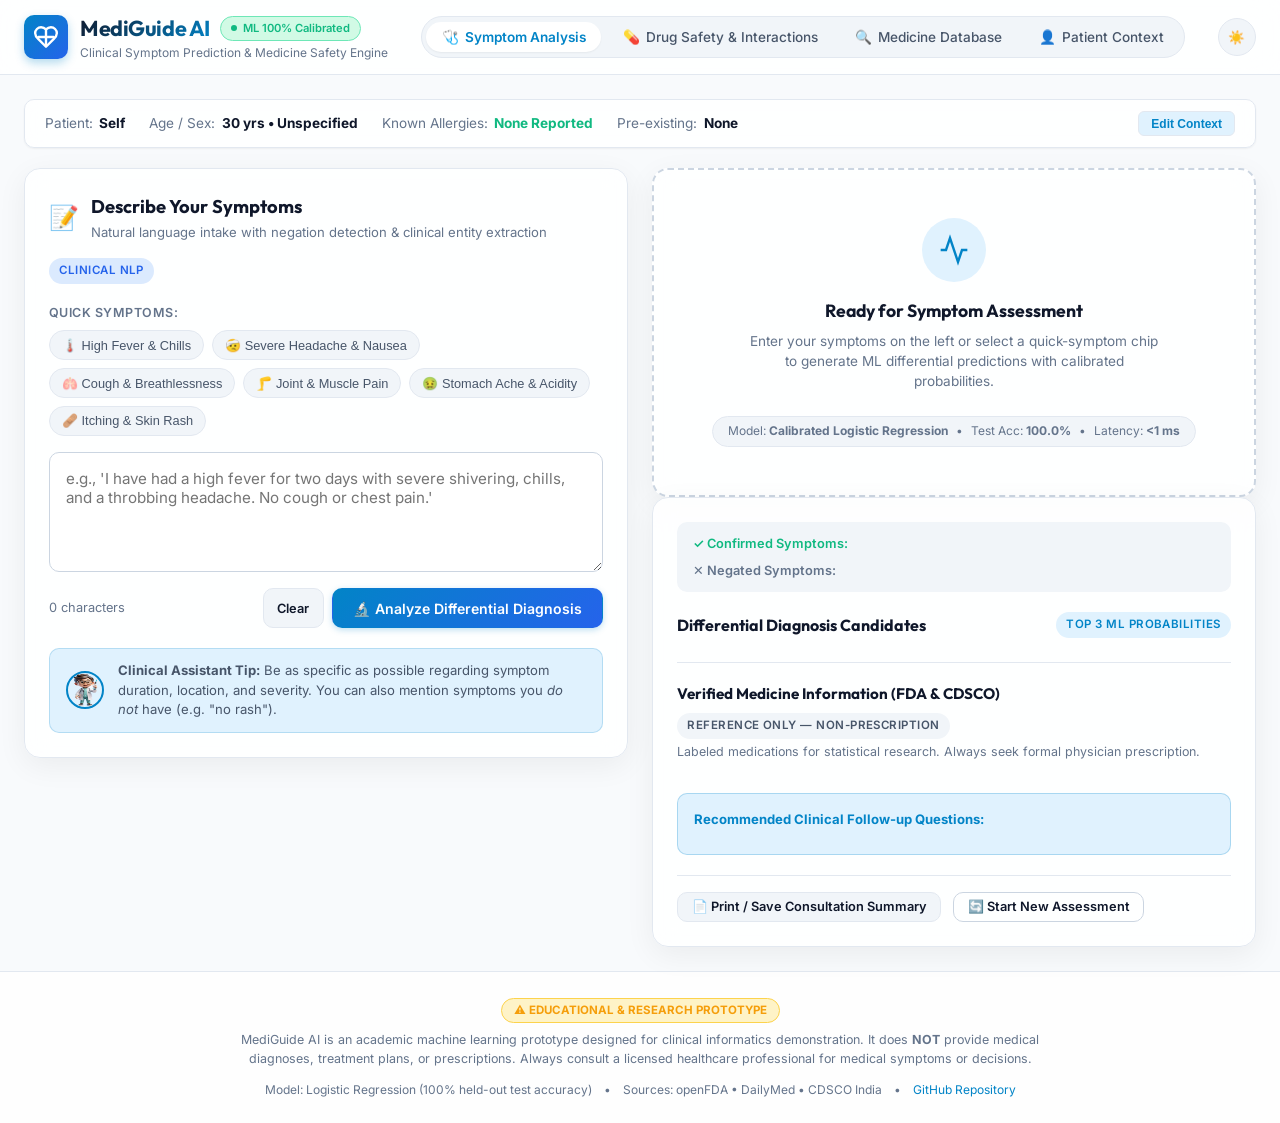
==== index.html @ 8e3196d3 "Fix 500 FUNCTION_INVOCATION_FAILED: add .vercelignore, BaseHTTPRequestHandler handler, and root stat" ====
<!DOCTYPE html>
<html lang="en">
<head>
  <meta charset="UTF-8">
  <meta name="viewport" content="width=device-width, initial-scale=1.0">
  <title>MediGuide AI — Clinical Symptom & Drug Safety Engine</title>
  <meta name="description" content="ML-powered clinical differential diagnosis, verified medicine information from FDA and CDSCO, and real-time drug interaction safety checks.">
  <link rel="preconnect" href="https://fonts.googleapis.com">
  <link rel="preconnect" href="https://fonts.gstatic.com" crossorigin>
  <link href="https://fonts.googleapis.com/css2?family=Inter:wght@300;400;500;600;700&family=Outfit:wght@500;600;700;800&display=swap" rel="stylesheet">
  <link rel="stylesheet" href="style.css">
</head>
<body class="theme-light">
  <!-- Emergency Red-Flag Alert Banner -->
  <div id="emergency-banner" class="emergency-banner hidden" role="alert" aria-live="assertive">
    <div class="emergency-content">
      <div class="emergency-icon">🚨</div>
      <div class="emergency-text">
        <h4 id="emergency-title">CRITICAL MEDICAL EMERGENCY DETECTED</h4>
        <p id="emergency-message">Please call 911 (US) or 112 / 102 (India) immediately.</p>
      </div>
      <a href="tel:911" class="btn-emergency-call" id="btn-emergency-call">📞 Call 911 / 112</a>
      <button class="emergency-dismiss" id="btn-emergency-dismiss" title="Dismiss banner">&times;</button>
    </div>
  </div>

  <!-- Header -->
  <header class="app-header">
    <div class="header-inner">
      <div class="brand">
        <div class="brand-icon">
          <svg viewBox="0 0 24 24" fill="none" stroke="currentColor" stroke-width="2.2" stroke-linecap="round" stroke-linejoin="round">
            <path d="M19 14c1.49-1.46 3-3.21 3-5.5A5.5 5.5 0 0 0 16.5 3c-1.76 0-3 .5-4.5 2-1.5-1.5-2.74-2-4.5-2A5.5 5.5 0 0 0 2 8.5c0 2.3 1.5 4.05 3 5.5l7 7Z" />
            <path d="M12 5v14" />
            <path d="M5 12h14" />
          </svg>
        </div>
        <div class="brand-info">
          <div class="brand-title-row">
            <h1 class="brand-name">MediGuide AI</h1>
            <span class="status-badge live" id="system-status-badge">
              <span class="pulse-dot"></span> ML 100% Calibrated
            </span>
          </div>
          <p class="brand-tagline">Clinical Symptom Prediction & Medicine Safety Engine</p>
        </div>
      </div>

      <!-- Navigation Tabs -->
      <nav class="nav-tabs" aria-label="Main Navigation">
        <button class="nav-tab active" id="tab-btn-consultation" data-tab="tab-consultation">
          <span class="tab-icon">🩺</span> Symptom Analysis
        </button>
        <button class="nav-tab" id="tab-btn-interactions" data-tab="tab-interactions">
          <span class="tab-icon">💊</span> Drug Safety & Interactions
        </button>
        <button class="nav-tab" id="tab-btn-database" data-tab="tab-database">
          <span class="tab-icon">🔍</span> Medicine Database
        </button>
        <button class="nav-tab" id="tab-btn-profile" data-tab="tab-profile">
          <span class="tab-icon">👤</span> Patient Context
          <span class="profile-indicator-dot" id="profile-indicator-dot"></span>
        </button>
      </nav>

      <!-- Header Actions -->
      <div class="header-actions">
        <button class="btn-theme-toggle" id="btn-theme-toggle" title="Toggle Dark/Light Mode" aria-label="Toggle Dark/Light Mode">
          <span class="theme-icon-light">☀️</span>
          <span class="theme-icon-dark">🌙</span>
        </button>
      </div>
    </div>
  </header>

  <!-- Main Content Container -->
  <main class="main-container">

    <!-- ================================================================= -->
    <!-- TAB 1: Symptom Consultation & Differential Diagnosis              -->
    <!-- ================================================================= -->
    <section id="tab-consultation" class="tab-content active">
      
      <!-- Patient Profile Summary Ribbon -->
      <div class="patient-ribbon" id="patient-ribbon">
        <div class="ribbon-item">
          <span class="ribbon-label">Patient:</span>
          <strong id="ribbon-patient-name">Self</strong>
        </div>
        <div class="ribbon-item">
          <span class="ribbon-label">Age / Sex:</span>
          <strong id="ribbon-patient-demographics">Adult (30) • Unspecified</strong>
        </div>
        <div class="ribbon-item">
          <span class="ribbon-label">Known Allergies:</span>
          <strong id="ribbon-patient-allergies" class="text-safe">None Reported</strong>
        </div>
        <div class="ribbon-item">
          <span class="ribbon-label">Pre-existing:</span>
          <strong id="ribbon-patient-conditions">None</strong>
        </div>
        <button class="btn-edit-context" id="btn-edit-context">Edit Context</button>
      </div>

      <!-- Consultation Grid -->
      <div class="consultation-layout">
        
        <!-- Left: Symptom Input Card -->
        <div class="card input-card">
          <div class="card-header">
            <div class="card-title-wrap">
              <span class="card-icon">📝</span>
              <div>
                <h2 class="card-title">Describe Your Symptoms</h2>
                <p class="card-subtitle">Natural language intake with negation detection & clinical entity extraction</p>
              </div>
            </div>
            <span class="badge badge-accent">Clinical NLP</span>
          </div>

          <div class="quick-symptoms-wrap">
            <span class="quick-label">Quick Symptoms:</span>
            <div class="chips-row" id="symptom-chips">
              <button class="chip" data-symptom="high fever and chills">🌡️ High Fever & Chills</button>
              <button class="chip" data-symptom="severe throbbing headache and nausea">🤕 Severe Headache & Nausea</button>
              <button class="chip" data-symptom="dry cough with shortness of breath">🫁 Cough & Breathlessness</button>
              <button class="chip" data-symptom="joint pain and muscle aches">🦵 Joint & Muscle Pain</button>
              <button class="chip" data-symptom="stomach ache with acidity and vomiting">🤢 Stomach Ache & Acidity</button>
              <button class="chip" data-symptom="itching skin rash with redness">🩹 Itching & Skin Rash</button>
            </div>
          </div>

          <div class="input-area-wrap">
            <textarea 
              id="symptom-input" 
              class="symptom-textarea" 
              rows="4" 
              placeholder="e.g., 'I have had a high fever for two days with severe shivering, chills, and a throbbing headache. No cough or chest pain.'"
              aria-label="Clinical symptom input"
            ></textarea>
            <div class="textarea-footer">
              <div class="char-count"><span id="char-count">0</span> characters</div>
              <div class="input-actions">
                <button class="btn btn-secondary btn-sm" id="btn-clear-symptoms">Clear</button>
                <button class="btn btn-primary" id="btn-analyze-symptoms">
                  <span class="btn-spinner hidden" id="analyze-spinner"></span>
                  <span class="btn-text">🔬 Analyze Differential Diagnosis</span>
                </button>
              </div>
            </div>
          </div>

          <!-- Doctor Advice Callout -->
          <div class="doctor-callout">
            <img src="assets/doctor_avatar.png" alt="Dr. MediGuide Avatar" class="doctor-mini-avatar" onerror="this.style.display='none'">
            <div class="doctor-callout-text">
              <strong>Clinical Assistant Tip:</strong> Be as specific as possible regarding symptom duration, location, and severity. You can also mention symptoms you <em>do not</em> have (e.g. "no rash").
            </div>
          </div>
        </div>

        <!-- Right: Real-time Analysis Results -->
        <div class="results-column">
          
          <!-- Empty State -->
          <div id="results-empty-state" class="card empty-card">
            <div class="empty-icon-wrap">
              <svg viewBox="0 0 24 24" fill="none" stroke="currentColor" stroke-width="1.8" class="empty-icon">
                <path d="M22 12h-4l-3 9L9 3l-3 9H2" />
              </svg>
            </div>
            <h3 class="empty-title">Ready for Symptom Assessment</h3>
            <p class="empty-desc">Enter your symptoms on the left or select a quick-symptom chip to generate ML differential predictions with calibrated probabilities.</p>
            <div class="model-meta-pill">
              <span>Model: <strong>Calibrated Logistic Regression</strong></span>
              <span>•</span>
              <span>Test Acc: <strong>100.0%</strong></span>
              <span>•</span>
              <span>Latency: <strong>&lt;1 ms</strong></span>
            </div>
          </div>

          <!-- Active Results Card (Hidden by default) -->
          <div id="results-card" class="card results-card hidden">
            
            <!-- Extracted Entity Summary -->
            <div class="extracted-tokens-box">
              <div class="tokens-section">
                <span class="token-title text-success">✓ Confirmed Symptoms:</span>
                <div class="tokens-list" id="tokens-confirmed"></div>
              </div>
              <div class="tokens-section" id="tokens-negated-wrap">
                <span class="token-title text-muted">✕ Negated Symptoms:</span>
                <div class="tokens-list" id="tokens-negated"></div>
              </div>
            </div>

            <!-- Profile Safety Conflict Alert (if any) -->
            <div id="patient-safety-alert" class="safety-alert-box hidden">
              <div class="safety-alert-icon">⚠️</div>
              <div class="safety-alert-body">
                <h4 class="safety-alert-title">Patient Context Warning</h4>
                <div id="safety-alert-items"></div>
              </div>
            </div>

            <!-- Differential Candidates -->
            <div class="differential-header">
              <h3 class="section-title">Differential Diagnosis Candidates</h3>
              <span class="badge badge-primary">Top 3 ML Probabilities</span>
            </div>

            <div class="prediction-list" id="prediction-list">
              <!-- Dynamically populated predictions -->
            </div>

            <!-- Reference Medications for Top Condition -->
            <div class="reference-meds-box" id="reference-meds-box">
              <div class="ref-meds-header">
                <h4 class="ref-meds-title">Verified Medicine Information (FDA & CDSCO)</h4>
                <span class="badge badge-info">Reference Only — Non-Prescription</span>
              </div>
              <p class="ref-meds-sub">Labeled medications for statistical research. Always seek formal physician prescription.</p>
              <div class="meds-grid" id="ref-meds-grid">
                <!-- Dynamically populated reference meds -->
              </div>
            </div>

            <!-- Follow-up Questions Card -->
            <div class="follow-up-card" id="follow-up-card">
              <h4 class="follow-up-title">Recommended Clinical Follow-up Questions:</h4>
              <ul class="follow-up-list" id="follow-up-list">
                <!-- Populated via JS -->
              </ul>
            </div>

            <!-- Results Action Bar -->
            <div class="results-actions">
              <button class="btn btn-secondary btn-sm" id="btn-print-summary">
                📄 Print / Save Consultation Summary
              </button>
              <button class="btn btn-outline btn-sm" id="btn-reset-consultation">
                🔄 Start New Assessment
              </button>
            </div>

          </div>
        </div>
      </div>
    </section>

    <!-- ================================================================= -->
    <!-- TAB 2: Drug Safety & Interactions                                 -->
    <!-- ================================================================= -->
    <section id="tab-interactions" class="tab-content">
      <div class="card">
        <div class="card-header">
          <div class="card-title-wrap">
            <span class="card-icon">💊</span>
            <div>
              <h2 class="card-title">Drug-Drug Interaction & Polypharmacy Screener</h2>
              <p class="card-subtitle">Screen multi-drug combinations for dangerous pharmacodynamic interactions, bleeding risks, and allergy cross-reactivities.</p>
            </div>
          </div>
          <span class="badge badge-warning">FDA / DailyMed Checked</span>
        </div>

        <div class="safety-tool-grid">
          <div class="safety-input-col">
            <label class="form-label" for="safety-drug-input">Add Medications to Regimen:</label>
            <div class="input-with-button">
              <input type="text" id="safety-drug-input" class="form-input" placeholder="Type drug name (e.g., Warfarin, Ibuprofen, Amoxicillin)...">
              <button class="btn btn-primary" id="btn-add-drug">+ Add</button>
            </div>

            <div class="quick-drugs-row">
              <span class="quick-label">Quick Add:</span>
              <button class="chip-sm" data-drug="Warfarin">Warfarin</button>
              <button class="chip-sm" data-drug="Ibuprofen">Ibuprofen</button>
              <button class="chip-sm" data-drug="Aspirin">Aspirin</button>
              <button class="chip-sm" data-drug="Amoxicillin">Amoxicillin</button>
              <button class="chip-sm" data-drug="Metformin">Metformin</button>
              <button class="chip-sm" data-drug="Paracetamol">Paracetamol</button>
              <button class="chip-sm" data-drug="Lisinopril">Lisinopril</button>
            </div>

            <div class="selected-drugs-wrap">
              <label class="form-label">Current Regimen (<span id="drug-count">0</span>):</label>
              <div class="selected-drugs-list" id="selected-drugs-list">
                <span class="empty-hint">No medications added yet. Add at least two to check interactions.</span>
              </div>
            </div>

            <button class="btn btn-primary btn-block" id="btn-check-interactions">
              🔍 Screen Regimen for Interactions
            </button>
          </div>

          <div class="safety-results-col">
            <div id="safety-empty-state" class="empty-state-box">
              <div class="empty-icon-sm">🛡️</div>
              <h4>Interaction Analysis Pending</h4>
              <p>Add medications to your regimen and run safety screening to view pairwise interactions and clinical contraindications.</p>
            </div>

            <div id="safety-results-box" class="safety-results-box hidden">
              <!-- Dynamically populated interaction report -->
            </div>
          </div>
        </div>
      </div>
    </section>

    <!-- ================================================================= -->
    <!-- TAB 3: Medicine Database Explorer                                 -->
    <!-- ================================================================= -->
    <section id="tab-database" class="tab-content">
      <div class="card">
        <div class="card-header">
          <div class="card-title-wrap">
            <span class="card-icon">🔍</span>
            <div>
              <h2 class="card-title">Verified Medicine Clinical Database</h2>
              <p class="card-subtitle">Verified pharmacology, labeled indications, and contraindications from openFDA, DailyMed, and CDSCO India.</p>
            </div>
          </div>
          <div class="search-input-wrap">
            <input type="text" id="db-search-input" class="form-input" placeholder="Search by name, brand, or condition (e.g. Paracetamol, Malaria, Hypertension)...">
          </div>
        </div>

        <div class="medicines-catalogue" id="medicines-catalogue">
          <!-- Dynamically loaded catalogue cards -->
        </div>
      </div>
    </section>

    <!-- ================================================================= -->
    <!-- TAB 4: Patient Context & Clinical Profile                         -->
    <!-- ================================================================= -->
    <section id="tab-profile" class="tab-content">
      <div class="card">
        <div class="card-header">
          <div class="card-title-wrap">
            <span class="card-icon">👤</span>
            <div>
              <h2 class="card-title">Patient Clinical Profile & Context</h2>
              <p class="card-subtitle">Personalize safety checks for allergies, age-related contraindications, and chronic conditions.</p>
            </div>
          </div>
        </div>

        <form id="profile-form" class="profile-form-grid">
          <div class="form-group">
            <label class="form-label" for="profile-name">Full Name / Identifier:</label>
            <input type="text" id="profile-name" class="form-input" value="Self" placeholder="e.g. John Doe">
          </div>

          <div class="form-group">
            <label class="form-label" for="profile-age">Age (Years):</label>
            <input type="number" id="profile-age" class="form-input" value="30" min="0" max="120">
          </div>

          <div class="form-group">
            <label class="form-label" for="profile-sex">Biological Sex:</label>
            <select id="profile-sex" class="form-select">
              <option value="Unspecified">Unspecified</option>
              <option value="Male">Male</option>
              <option value="Female">Female</option>
            </select>
          </div>

          <div class="form-group">
            <label class="form-label" for="profile-age-range">Age Category:</label>
            <select id="profile-age-range" class="form-select">
              <option value="Young Adult (18 - 35 yrs)">Young Adult (18 - 35 yrs)</option>
              <option value="Adult (36 - 64 yrs)">Adult (36 - 64 yrs)</option>
              <option value="Senior / Geriatric (65+ yrs)">Senior / Geriatric (65+ yrs)</option>
              <option value="Adolescent (13 - 17 yrs)">Adolescent (13 - 17 yrs)</option>
              <option value="Infant / Child (0 - 12 yrs)">Infant / Child (0 - 12 yrs)</option>
            </select>
          </div>

          <div class="form-group full-width">
            <label class="form-label">Pre-existing Chronic Conditions:</label>
            <div class="checkbox-grid">
              <label class="checkbox-label"><input type="checkbox" name="conditions" value="Diabetes Mellitus"> Diabetes Mellitus</label>
              <label class="checkbox-label"><input type="checkbox" name="conditions" value="Hypertension"> Hypertension (High BP)</label>
              <label class="checkbox-label"><input type="checkbox" name="conditions" value="Chronic Kidney Disease"> Chronic Kidney Disease (CKD)</label>
              <label class="checkbox-label"><input type="checkbox" name="conditions" value="Liver Cirrhosis / Impairment"> Liver Disease / Cirrhosis</label>
              <label class="checkbox-label"><input type="checkbox" name="conditions" value="Bronchial Asthma / COPD"> Asthma / COPD</label>
              <label class="checkbox-label"><input type="checkbox" name="conditions" value="Coronary Artery Disease (CAD)"> CAD / Heart Disease</label>
              <label class="checkbox-label"><input type="checkbox" name="conditions" value="Peptic Ulcer Disease / GERD"> Peptic Ulcers / Acid Reflux</label>
            </div>
          </div>

          <div class="form-group full-width">
            <label class="form-label">Known Drug Allergies & Hypersensitivities:</label>
            <div class="checkbox-grid">
              <label class="checkbox-label"><input type="checkbox" name="allergies" value="penicillin"> Penicillin / Beta-lactams</label>
              <label class="checkbox-label"><input type="checkbox" name="allergies" value="nsaid"> NSAIDs (Aspirin, Ibuprofen)</label>
              <label class="checkbox-label"><input type="checkbox" name="allergies" value="sulfa"> Sulfa Drugs (Sulfonamides)</label>
              <label class="checkbox-label"><input type="checkbox" name="allergies" value="acetaminophen"> Acetaminophen / Paracetamol</label>
            </div>
          </div>

          <div class="form-group">
            <label class="checkbox-label pregnant-checkbox">
              <input type="checkbox" id="profile-pregnant"> 🤰 Currently Pregnant or Breastfeeding
            </label>
          </div>

          <div class="form-actions full-width">
            <button type="submit" class="btn btn-primary" id="btn-save-profile">💾 Save Patient Context</button>
            <span class="save-status text-success hidden" id="profile-saved-msg">✓ Context saved and applied to safety checks!</span>
          </div>
        </form>
      </div>
    </section>

  </main>

  <!-- Legal & Clinical Disclaimer Footer -->
  <footer class="app-footer">
    <div class="footer-inner">
      <div class="disclaimer-badge">⚠️ EDUCATIONAL & RESEARCH PROTOTYPE</div>
      <p class="disclaimer-text">
        MediGuide AI is an academic machine learning prototype designed for clinical informatics demonstration. 
        It does <strong>NOT</strong> provide medical diagnoses, treatment plans, or prescriptions. Always consult a licensed healthcare professional for medical symptoms or decisions.
      </p>
      <div class="footer-meta">
        <span>Model: Logistic Regression (100% held-out test accuracy)</span>
        <span>•</span>
        <span>Sources: openFDA • DailyMed • CDSCO India</span>
        <span>•</span>
        <span><a href="https://github.com/SelvaKumaran-G/medical-chatbot" target="_blank" rel="noopener">GitHub Repository</a></span>
      </div>
    </div>
  </footer>

  <script src="app.js"></script>
</body>
</html>
---- style.css ----
/* ==========================================================================
   MediGuide AI — Design System & Stylesheet
   Glassmorphism, High-contrast Clinical Tokens, Micro-animations
   ========================================================================== */

:root {
  /* Light Theme Palette */
  --bg-primary: #f8fafc;
  --bg-surface: #ffffff;
  --bg-card: rgba(255, 255, 255, 0.85);
  --bg-card-subtle: #f1f5f9;
  --bg-input: #ffffff;
  
  --border-subtle: #e2e8f0;
  --border-strong: #cbd5e1;
  --border-focus: #0284c7;

  --text-primary: #0f172a;
  --text-secondary: #475569;
  --text-muted: #64748b;
  --text-inverse: #ffffff;

  --primary: #0284c7;
  --primary-hover: #0369a1;
  --primary-subtle: #e0f2fe;

  --accent: #2563eb;
  --accent-subtle: #dbeafe;

  --success: #10b981;
  --success-subtle: #d1fae5;
  --success-border: #6ee7b7;

  --warning: #f59e0b;
  --warning-subtle: #fef3c7;
  --warning-border: #fcd34d;

  --danger: #ef4444;
  --danger-subtle: #fee2e2;
  --danger-border: #fca5a5;

  --shadow-sm: 0 1px 2px 0 rgba(0, 0, 0, 0.05);
  --shadow-md: 0 4px 6px -1px rgba(0, 0, 0, 0.08), 0 2px 4px -2px rgba(0, 0, 0, 0.05);
  --shadow-lg: 0 10px 15px -3px rgba(0, 0, 0, 0.08), 0 4px 6px -4px rgba(0, 0, 0, 0.04);
  --shadow-card: 0 8px 30px rgba(0, 0, 0, 0.06);

  --radius-sm: 6px;
  --radius-md: 10px;
  --radius-lg: 16px;
  --radius-full: 9999px;

  --font-sans: 'Inter', system-ui, -apple-system, sans-serif;
  --font-display: 'Outfit', 'Inter', sans-serif;

  --transition: all 0.2s cubic-bezier(0.4, 0, 0.2, 1);
}

body.theme-dark {
  --bg-primary: #0b0f19;
  --bg-surface: #111827;
  --bg-card: rgba(17, 24, 39, 0.85);
  --bg-card-subtle: #1e293b;
  --bg-input: #1a2234;

  --border-subtle: #2d3748;
  --border-strong: #374151;
  --border-focus: #38bdf8;

  --text-primary: #f8fafc;
  --text-secondary: #94a3b8;
  --text-muted: #64748b;
  --text-inverse: #0f172a;

  --primary: #38bdf8;
  --primary-hover: #0ea5e9;
  --primary-subtle: rgba(56, 189, 248, 0.15);

  --accent: #60a5fa;
  --accent-subtle: rgba(96, 165, 250, 0.15);

  --success: #34d399;
  --success-subtle: rgba(52, 211, 153, 0.15);
  --success-border: #059669;

  --warning: #fbbf24;
  --warning-subtle: rgba(251, 191, 36, 0.15);
  --warning-border: #d97706;

  --danger: #f87171;
  --danger-subtle: rgba(248, 113, 113, 0.18);
  --danger-border: #dc2626;

  --shadow-card: 0 8px 30px rgba(0, 0, 0, 0.4);
}

/* Base Resets */
*, *::before, *::after {
  box-sizing: border-box;
  margin: 0;
  padding: 0;
}

body {
  font-family: var(--font-sans);
  background-color: var(--bg-primary);
  color: var(--text-primary);
  line-height: 1.5;
  transition: background-color 0.3s ease, color 0.3s ease;
  min-height: 100vh;
  display: flex;
  flex-direction: column;
}

/* Emergency Alert Banner */
.emergency-banner {
  background: linear-gradient(90deg, #b91c1c 0%, #dc2626 100%);
  color: #ffffff;
  padding: 0.85rem 1.5rem;
  box-shadow: 0 4px 12px rgba(185, 28, 28, 0.35);
  position: sticky;
  top: 0;
  z-index: 1000;
  animation: slideDown 0.3s ease-out;
}

.emergency-banner.hidden {
  display: none;
}

.emergency-content {
  max-width: 1200px;
  margin: 0 auto;
  display: flex;
  align-items: center;
  gap: 1rem;
}

.emergency-icon {
  font-size: 1.75rem;
  animation: pulse 1.5s infinite;
}

.emergency-text {
  flex: 1;
}

.emergency-text h4 {
  font-family: var(--font-display);
  font-size: 0.95rem;
  letter-spacing: 0.04em;
  font-weight: 700;
}

.emergency-text p {
  font-size: 0.85rem;
  opacity: 0.95;
}

.btn-emergency-call {
  background: #ffffff;
  color: #b91c1c;
  font-weight: 700;
  font-size: 0.85rem;
  padding: 0.5rem 1rem;
  border-radius: var(--radius-full);
  text-decoration: none;
  white-space: nowrap;
  transition: transform 0.15s ease;
}

.btn-emergency-call:hover {
  transform: scale(1.05);
}

.emergency-dismiss {
  background: none;
  border: none;
  color: #ffffff;
  font-size: 1.5rem;
  cursor: pointer;
  padding: 0 0.5rem;
}

/* Header */
.app-header {
  background: var(--bg-card);
  backdrop-filter: blur(16px);
  -webkit-backdrop-filter: blur(16px);
  border-bottom: 1px solid var(--border-subtle);
  position: sticky;
  top: 0;
  z-index: 100;
  transition: var(--transition);
}

.header-inner {
  max-width: 1280px;
  margin: 0 auto;
  padding: 0.75rem 1.5rem;
  display: flex;
  align-items: center;
  justify-content: space-between;
  gap: 1.5rem;
  flex-wrap: wrap;
}

.brand {
  display: flex;
  align-items: center;
  gap: 0.75rem;
}

.brand-icon {
  width: 44px;
  height: 44px;
  background: linear-gradient(135deg, #0284c7 0%, #2563eb 100%);
  border-radius: var(--radius-md);
  display: flex;
  align-items: center;
  justify-content: center;
  color: #ffffff;
  box-shadow: 0 4px 10px rgba(2, 132, 199, 0.3);
}

.brand-icon svg {
  width: 26px;
  height: 26px;
}

.brand-title-row {
  display: flex;
  align-items: center;
  gap: 0.65rem;
}

.brand-name {
  font-family: var(--font-display);
  font-size: 1.35rem;
  font-weight: 700;
  letter-spacing: -0.02em;
  background: linear-gradient(135deg, var(--text-primary) 0%, var(--primary) 100%);
  -webkit-background-clip: text;
  -webkit-text-fill-color: transparent;
}

.brand-tagline {
  font-size: 0.75rem;
  color: var(--text-muted);
}

.status-badge {
  font-size: 0.7rem;
  padding: 0.2rem 0.6rem;
  border-radius: var(--radius-full);
  display: inline-flex;
  align-items: center;
  gap: 0.4rem;
  font-weight: 600;
}

.status-badge.live {
  background: var(--success-subtle);
  color: var(--success);
  border: 1px solid var(--success-border);
}

.pulse-dot {
  width: 6px;
  height: 6px;
  background: var(--success);
  border-radius: 50%;
  animation: pulseDot 2s infinite;
}

/* Nav Tabs */
.nav-tabs {
  display: flex;
  align-items: center;
  gap: 0.4rem;
  background: var(--bg-card-subtle);
  padding: 0.3rem;
  border-radius: var(--radius-full);
  border: 1px solid var(--border-subtle);
}

.nav-tab {
  background: none;
  border: none;
  padding: 0.45rem 0.95rem;
  border-radius: var(--radius-full);
  font-family: var(--font-sans);
  font-size: 0.85rem;
  font-weight: 500;
  color: var(--text-secondary);
  cursor: pointer;
  display: inline-flex;
  align-items: center;
  gap: 0.4rem;
  transition: var(--transition);
  position: relative;
}

.nav-tab:hover {
  color: var(--text-primary);
}

.nav-tab.active {
  background: var(--bg-surface);
  color: var(--primary);
  font-weight: 600;
  box-shadow: var(--shadow-sm);
}

.profile-indicator-dot {
  width: 7px;
  height: 7px;
  background: var(--primary);
  border-radius: 50%;
  display: none;
}

.profile-indicator-dot.active {
  display: inline-block;
}

/* Theme Toggle */
.btn-theme-toggle {
  background: var(--bg-card-subtle);
  border: 1px solid var(--border-subtle);
  color: var(--text-primary);
  width: 38px;
  height: 38px;
  border-radius: 50%;
  cursor: pointer;
  display: flex;
  align-items: center;
  justify-content: center;
  transition: var(--transition);
}

.btn-theme-toggle:hover {
  background: var(--bg-surface);
  transform: rotate(15deg);
}

body.theme-light .theme-icon-dark { display: none; }
body.theme-dark .theme-icon-light { display: none; }

/* Main Container */
.main-container {
  max-width: 1280px;
  width: 100%;
  margin: 1.5rem auto;
  padding: 0 1.5rem;
  flex: 1;
}

/* Tab Content */
.tab-content {
  display: none;
  animation: fadeIn 0.25s ease-in-out;
}

.tab-content.active {
  display: block;
}

/* Patient Ribbon */
.patient-ribbon {
  background: var(--bg-card);
  backdrop-filter: blur(12px);
  border: 1px solid var(--border-subtle);
  border-radius: var(--radius-md);
  padding: 0.65rem 1.25rem;
  display: flex;
  align-items: center;
  gap: 1.5rem;
  margin-bottom: 1.25rem;
  font-size: 0.85rem;
  box-shadow: var(--shadow-sm);
  flex-wrap: wrap;
}

.ribbon-item {
  display: flex;
  align-items: center;
  gap: 0.4rem;
}

.ribbon-label {
  color: var(--text-muted);
}

.btn-edit-context {
  margin-left: auto;
  background: var(--primary-subtle);
  color: var(--primary);
  border: 1px solid var(--border-subtle);
  padding: 0.3rem 0.75rem;
  border-radius: var(--radius-sm);
  font-size: 0.75rem;
  font-weight: 600;
  cursor: pointer;
  transition: var(--transition);
}

.btn-edit-context:hover {
  background: var(--primary);
  color: #ffffff;
}

/* Cards & Layout */
.card {
  background: var(--bg-card);
  backdrop-filter: blur(12px);
  -webkit-backdrop-filter: blur(12px);
  border: 1px solid var(--border-subtle);
  border-radius: var(--radius-lg);
  padding: 1.5rem;
  box-shadow: var(--shadow-card);
  transition: var(--transition);
}

.card-header {
  display: flex;
  align-items: flex-start;
  justify-content: space-between;
  gap: 1rem;
  margin-bottom: 1.25rem;
  flex-wrap: wrap;
}

.card-title-wrap {
  display: flex;
  align-items: center;
  gap: 0.75rem;
}

.card-icon {
  font-size: 1.5rem;
}

.card-title {
  font-family: var(--font-display);
  font-size: 1.15rem;
  font-weight: 700;
  color: var(--text-primary);
}

.card-subtitle {
  font-size: 0.82rem;
  color: var(--text-muted);
  margin-top: 0.15rem;
}

/* Consultation Layout */
.consultation-layout {
  display: grid;
  grid-template-columns: 1fr 1fr;
  gap: 1.5rem;
  align-items: start;
}

@media (max-width: 900px) {
  .consultation-layout {
    grid-template-columns: 1fr;
  }
}

/* Quick Symptoms */
.quick-symptoms-wrap {
  margin-bottom: 1rem;
}

.quick-label {
  font-size: 0.78rem;
  font-weight: 600;
  color: var(--text-muted);
  text-transform: uppercase;
  letter-spacing: 0.04em;
  display: block;
  margin-bottom: 0.5rem;
}

.chips-row {
  display: flex;
  flex-wrap: wrap;
  gap: 0.5rem;
}

.chip {
  background: var(--bg-card-subtle);
  border: 1px solid var(--border-subtle);
  color: var(--text-secondary);
  padding: 0.4rem 0.75rem;
  border-radius: var(--radius-full);
  font-size: 0.8rem;
  cursor: pointer;
  transition: var(--transition);
}

.chip:hover {
  background: var(--primary-subtle);
  color: var(--primary);
  border-color: var(--primary);
  transform: translateY(-1px);
}

/* Textarea & Input */
.symptom-textarea {
  width: 100%;
  background: var(--bg-input);
  border: 1px solid var(--border-strong);
  border-radius: var(--radius-md);
  padding: 1rem;
  font-family: var(--font-sans);
  font-size: 0.95rem;
  color: var(--text-primary);
  resize: vertical;
  min-height: 120px;
  transition: var(--transition);
}

.symptom-textarea:focus {
  outline: none;
  border-color: var(--border-focus);
  box-shadow: 0 0 0 3px rgba(2, 132, 199, 0.15);
}

.textarea-footer {
  display: flex;
  align-items: center;
  justify-content: space-between;
  margin-top: 0.65rem;
  font-size: 0.8rem;
  color: var(--text-muted);
}

.input-actions {
  display: flex;
  gap: 0.5rem;
}

/* Buttons */
.btn {
  display: inline-flex;
  align-items: center;
  justify-content: center;
  gap: 0.5rem;
  padding: 0.65rem 1.25rem;
  font-family: var(--font-sans);
  font-size: 0.88rem;
  font-weight: 600;
  border-radius: var(--radius-md);
  border: 1px solid transparent;
  cursor: pointer;
  transition: var(--transition);
  white-space: nowrap;
}

.btn-primary {
  background: linear-gradient(135deg, var(--primary) 0%, var(--accent) 100%);
  color: #ffffff;
  box-shadow: 0 2px 6px rgba(2, 132, 199, 0.25);
}

.btn-primary:hover {
  opacity: 0.94;
  transform: translateY(-1px);
  box-shadow: 0 4px 10px rgba(2, 132, 199, 0.35);
}

.btn-secondary {
  background: var(--bg-card-subtle);
  border-color: var(--border-subtle);
  color: var(--text-primary);
}

.btn-secondary:hover {
  background: var(--border-subtle);
}

.btn-outline {
  background: transparent;
  border-color: var(--border-strong);
  color: var(--text-primary);
}

.btn-outline:hover {
  background: var(--bg-card-subtle);
}

.btn-sm {
  padding: 0.4rem 0.85rem;
  font-size: 0.8rem;
}

.btn-block {
  width: 100%;
}

.btn-spinner {
  width: 16px;
  height: 16px;
  border: 2px solid rgba(255, 255, 255, 0.3);
  border-top-color: #ffffff;
  border-radius: 50%;
  animation: spin 0.8s linear infinite;
}

.btn-spinner.hidden {
  display: none;
}

/* Doctor Callout */
.doctor-callout {
  display: flex;
  align-items: center;
  gap: 0.85rem;
  background: var(--primary-subtle);
  border: 1px solid rgba(2, 132, 199, 0.2);
  border-radius: var(--radius-md);
  padding: 0.75rem 1rem;
  margin-top: 1.25rem;
  font-size: 0.82rem;
  color: var(--text-secondary);
}

.doctor-mini-avatar {
  width: 38px;
  height: 38px;
  border-radius: 50%;
  border: 2px solid var(--primary);
  flex-shrink: 0;
}

/* Results Column */
.empty-card {
  text-align: center;
  padding: 3rem 2rem;
  border: 2px dashed var(--border-strong);
}

.empty-icon-wrap {
  width: 64px;
  height: 64px;
  margin: 0 auto 1rem;
  background: var(--primary-subtle);
  color: var(--primary);
  border-radius: 50%;
  display: flex;
  align-items: center;
  justify-content: center;
}

.empty-icon {
  width: 32px;
  height: 32px;
}

.empty-title {
  font-family: var(--font-display);
  font-size: 1.1rem;
  margin-bottom: 0.4rem;
}

.empty-desc {
  font-size: 0.85rem;
  color: var(--text-muted);
  max-width: 420px;
  margin: 0 auto 1.5rem;
}

.model-meta-pill {
  display: inline-flex;
  gap: 0.5rem;
  background: var(--bg-card-subtle);
  border: 1px solid var(--border-subtle);
  border-radius: var(--radius-full);
  padding: 0.35rem 0.95rem;
  font-size: 0.75rem;
  color: var(--text-muted);
}

/* Extracted Tokens Box */
.extracted-tokens-box {
  background: var(--bg-card-subtle);
  border-radius: var(--radius-md);
  padding: 0.75rem 1rem;
  margin-bottom: 1.25rem;
  display: flex;
  flex-direction: column;
  gap: 0.5rem;
}

.tokens-section {
  display: flex;
  align-items: center;
  gap: 0.5rem;
  flex-wrap: wrap;
  font-size: 0.82rem;
}

.token-title {
  font-weight: 600;
  font-size: 0.8rem;
}

.tokens-list {
  display: flex;
  flex-wrap: wrap;
  gap: 0.4rem;
}

.token-badge {
  background: var(--bg-surface);
  border: 1px solid var(--border-subtle);
  padding: 0.2rem 0.55rem;
  border-radius: var(--radius-sm);
  font-size: 0.76rem;
  font-weight: 500;
}

.token-badge.confirmed {
  border-color: var(--success-border);
  color: var(--success);
}

.token-badge.negated {
  border-color: var(--border-strong);
  color: var(--text-muted);
  text-decoration: line-through;
}

/* Safety Alert Box */
.safety-alert-box {
  background: var(--warning-subtle);
  border: 1px solid var(--warning-border);
  border-radius: var(--radius-md);
  padding: 0.85rem 1rem;
  display: flex;
  gap: 0.75rem;
  margin-bottom: 1.25rem;
  color: var(--text-primary);
  font-size: 0.85rem;
}

.safety-alert-box.hidden { display: none; }

.safety-alert-icon { font-size: 1.5rem; }

.safety-alert-title {
  font-weight: 700;
  margin-bottom: 0.25rem;
}

/* Differential Candidates */
.differential-header {
  display: flex;
  align-items: center;
  justify-content: space-between;
  margin-bottom: 0.75rem;
}

.section-title {
  font-family: var(--font-display);
  font-size: 1rem;
  font-weight: 700;
}

.prediction-item {
  background: var(--bg-surface);
  border: 1px solid var(--border-subtle);
  border-radius: var(--radius-md);
  padding: 0.95rem 1.15rem;
  margin-bottom: 0.75rem;
  box-shadow: var(--shadow-sm);
  transition: var(--transition);
}

.prediction-item:first-child {
  border-color: var(--primary);
  box-shadow: 0 4px 12px rgba(2, 132, 199, 0.12);
}

.prediction-top-row {
  display: flex;
  align-items: center;
  justify-content: space-between;
  margin-bottom: 0.5rem;
}

.condition-title {
  font-family: var(--font-display);
  font-size: 1.05rem;
  font-weight: 700;
  color: var(--text-primary);
}

.percentage-badge {
  font-family: var(--font-display);
  font-size: 1rem;
  font-weight: 800;
  color: var(--primary);
}

.probability-bar-bg {
  width: 100%;
  height: 8px;
  background: var(--bg-card-subtle);
  border-radius: var(--radius-full);
  overflow: hidden;
  margin-bottom: 0.5rem;
}

.probability-bar-fill {
  height: 100%;
  background: linear-gradient(90deg, #0284c7 0%, #10b981 100%);
  border-radius: var(--radius-full);
  transition: width 0.6s cubic-bezier(0.4, 0, 0.2, 1);
}

.feature-expl-wrap {
  margin-top: 0.65rem;
  padding-top: 0.65rem;
  border-top: 1px dashed var(--border-subtle);
  font-size: 0.78rem;
}

.feature-expl-header {
  font-weight: 600;
  color: var(--text-muted);
  margin-bottom: 0.4rem;
}

.feature-tag-list {
  display: flex;
  flex-wrap: wrap;
  gap: 0.35rem;
}

.feature-tag {
  background: var(--bg-card-subtle);
  padding: 0.2rem 0.5rem;
  border-radius: var(--radius-sm);
  color: var(--text-secondary);
  font-size: 0.74rem;
}

/* Reference Meds */
.reference-meds-box {
  margin-top: 1.5rem;
  padding-top: 1.25rem;
  border-top: 1px solid var(--border-subtle);
}

.ref-meds-header {
  display: flex;
  align-items: center;
  justify-content: space-between;
  margin-bottom: 0.25rem;
  flex-wrap: wrap;
  gap: 0.5rem;
}

.ref-meds-title {
  font-family: var(--font-display);
  font-size: 0.95rem;
  font-weight: 700;
}

.ref-meds-sub {
  font-size: 0.78rem;
  color: var(--text-muted);
  margin-bottom: 0.75rem;
}

.meds-grid {
  display: grid;
  grid-template-columns: 1fr 1fr;
  gap: 0.75rem;
}

@media (max-width: 600px) {
  .meds-grid { grid-template-columns: 1fr; }
}

.med-card-mini {
  background: var(--bg-surface);
  border: 1px solid var(--border-subtle);
  border-radius: var(--radius-md);
  padding: 0.75rem;
  font-size: 0.8rem;
}

.med-card-name {
  font-weight: 700;
  color: var(--text-primary);
  margin-bottom: 0.2rem;
}

.med-card-brands {
  font-size: 0.74rem;
  color: var(--primary);
  margin-bottom: 0.35rem;
}

.med-card-desc {
  font-size: 0.75rem;
  color: var(--text-secondary);
}

/* Follow-up Card */
.follow-up-card {
  background: var(--primary-subtle);
  border: 1px solid rgba(2, 132, 199, 0.25);
  border-radius: var(--radius-md);
  padding: 1rem;
  margin-top: 1.25rem;
  font-size: 0.82rem;
}

.follow-up-title {
  font-weight: 700;
  color: var(--primary);
  margin-bottom: 0.5rem;
}

.follow-up-list {
  padding-left: 1.25rem;
  color: var(--text-secondary);
}

.follow-up-list li {
  margin-bottom: 0.35rem;
}

/* Results Actions */
.results-actions {
  display: flex;
  gap: 0.75rem;
  margin-top: 1.25rem;
  padding-top: 1rem;
  border-top: 1px solid var(--border-subtle);
}

/* Tab 2: Drug Safety Layout */
.safety-tool-grid {
  display: grid;
  grid-template-columns: 1fr 1fr;
  gap: 1.5rem;
}

@media (max-width: 900px) {
  .safety-tool-grid { grid-template-columns: 1fr; }
}

.input-with-button {
  display: flex;
  gap: 0.5rem;
  margin-bottom: 0.75rem;
}

.form-input, .form-select {
  width: 100%;
  background: var(--bg-input);
  border: 1px solid var(--border-strong);
  border-radius: var(--radius-md);
  padding: 0.6rem 0.85rem;
  font-family: var(--font-sans);
  font-size: 0.88rem;
  color: var(--text-primary);
  transition: var(--transition);
}

.form-input:focus, .form-select:focus {
  outline: none;
  border-color: var(--border-focus);
  box-shadow: 0 0 0 3px rgba(2, 132, 199, 0.15);
}

.form-label {
  display: block;
  font-size: 0.82rem;
  font-weight: 600;
  color: var(--text-secondary);
  margin-bottom: 0.4rem;
}

.quick-drugs-row {
  display: flex;
  flex-wrap: wrap;
  gap: 0.35rem;
  margin-bottom: 1rem;
  align-items: center;
}

.chip-sm {
  background: var(--bg-card-subtle);
  border: 1px solid var(--border-subtle);
  color: var(--text-secondary);
  padding: 0.25rem 0.6rem;
  border-radius: var(--radius-full);
  font-size: 0.75rem;
  cursor: pointer;
  transition: var(--transition);
}

.chip-sm:hover {
  background: var(--primary-subtle);
  color: var(--primary);
  border-color: var(--primary);
}

.selected-drugs-wrap {
  margin-bottom: 1.25rem;
}

.selected-drugs-list {
  min-height: 80px;
  background: var(--bg-card-subtle);
  border: 1px dashed var(--border-strong);
  border-radius: var(--radius-md);
  padding: 0.75rem;
  display: flex;
  flex-wrap: wrap;
  gap: 0.4rem;
  align-items: flex-start;
}

.drug-tag {
  background: var(--bg-surface);
  border: 1px solid var(--border-subtle);
  padding: 0.35rem 0.75rem;
  border-radius: var(--radius-full);
  font-size: 0.82rem;
  font-weight: 600;
  display: inline-flex;
  align-items: center;
  gap: 0.4rem;
  box-shadow: var(--shadow-sm);
}

.drug-tag-remove {
  background: none;
  border: none;
  color: var(--danger);
  cursor: pointer;
  font-size: 1rem;
  line-height: 1;
}

.empty-hint {
  font-size: 0.8rem;
  color: var(--text-muted);
}

.empty-state-box {
  background: var(--bg-card-subtle);
  border: 2px dashed var(--border-strong);
  border-radius: var(--radius-md);
  padding: 2.5rem 1.5rem;
  text-align: center;
}

.empty-icon-sm {
  font-size: 2rem;
  margin-bottom: 0.5rem;
}

.interaction-item {
  background: var(--bg-surface);
  border-left: 4px solid var(--danger);
  border-radius: var(--radius-md);
  padding: 1rem;
  margin-bottom: 0.75rem;
  box-shadow: var(--shadow-sm);
}

.interaction-item.moderate {
  border-left-color: var(--warning);
}

.interaction-header {
  display: flex;
  align-items: center;
  justify-content: space-between;
  margin-bottom: 0.4rem;
}

.interaction-drugs {
  font-weight: 700;
  font-size: 0.95rem;
}

.interaction-effect {
  font-size: 0.85rem;
  color: var(--text-secondary);
  margin-bottom: 0.35rem;
}

.interaction-recom {
  font-size: 0.78rem;
  color: var(--text-muted);
}

/* Tab 3: Medicine Catalogue */
.search-input-wrap {
  min-width: 280px;
}

.medicines-catalogue {
  display: grid;
  grid-template-columns: repeat(auto-fill, minmax(320px, 1fr));
  gap: 1rem;
}

.catalogue-card {
  background: var(--bg-surface);
  border: 1px solid var(--border-subtle);
  border-radius: var(--radius-md);
  padding: 1rem 1.25rem;
  box-shadow: var(--shadow-sm);
  display: flex;
  flex-direction: column;
  justify-content: space-between;
  transition: var(--transition);
}

.catalogue-card:hover {
  transform: translateY(-2px);
  box-shadow: var(--shadow-md);
}

.catalogue-name {
  font-family: var(--font-display);
  font-size: 1.05rem;
  font-weight: 700;
  color: var(--text-primary);
  margin-bottom: 0.25rem;
}

.catalogue-class {
  font-size: 0.75rem;
  font-weight: 600;
  color: var(--primary);
  text-transform: uppercase;
  margin-bottom: 0.5rem;
}

.catalogue-brands {
  font-size: 0.8rem;
  color: var(--text-secondary);
  margin-bottom: 0.5rem;
}

.catalogue-indications {
  font-size: 0.8rem;
  color: var(--text-muted);
  margin-bottom: 0.75rem;
}

.catalogue-citation {
  font-size: 0.75rem;
  color: var(--primary);
  text-decoration: none;
}

.catalogue-citation:hover {
  text-decoration: underline;
}

/* Tab 4: Profile Form */
.profile-form-grid {
  display: grid;
  grid-template-columns: 1fr 1fr;
  gap: 1.25rem;
}

@media (max-width: 700px) {
  .profile-form-grid { grid-template-columns: 1fr; }
}

.form-group.full-width {
  grid-column: 1 / -1;
}

.checkbox-grid {
  display: grid;
  grid-template-columns: repeat(auto-fill, minmax(220px, 1fr));
  gap: 0.65rem;
  margin-top: 0.4rem;
}

.checkbox-label {
  display: flex;
  align-items: center;
  gap: 0.5rem;
  font-size: 0.85rem;
  cursor: pointer;
  color: var(--text-primary);
}

.pregnant-checkbox {
  background: var(--bg-card-subtle);
  padding: 0.65rem 1rem;
  border-radius: var(--radius-md);
  border: 1px solid var(--border-subtle);
}

.form-actions {
  display: flex;
  align-items: center;
  gap: 1rem;
  margin-top: 0.5rem;
}

/* Badges */
.badge {
  display: inline-flex;
  align-items: center;
  padding: 0.25rem 0.65rem;
  border-radius: var(--radius-full);
  font-size: 0.72rem;
  font-weight: 600;
  text-transform: uppercase;
  letter-spacing: 0.04em;
}

.badge-primary { background: var(--primary-subtle); color: var(--primary); }
.badge-accent { background: var(--accent-subtle); color: var(--accent); }
.badge-warning { background: var(--warning-subtle); color: var(--warning); }
.badge-danger { background: var(--danger-subtle); color: var(--danger); }
.badge-success { background: var(--success-subtle); color: var(--success); }
.badge-info { background: var(--bg-card-subtle); color: var(--text-secondary); }

/* Text Utilities */
.text-success { color: var(--success); }
.text-danger { color: var(--danger); }
.text-warning { color: var(--warning); }
.text-muted { color: var(--text-muted); }
.text-safe { color: var(--success); }

/* Footer */
.app-footer {
  background: var(--bg-card);
  border-top: 1px solid var(--border-subtle);
  padding: 1.5rem 1.5rem;
  margin-top: auto;
}

.footer-inner {
  max-width: 1280px;
  margin: 0 auto;
  text-align: center;
}

.disclaimer-badge {
  display: inline-block;
  background: var(--warning-subtle);
  color: var(--warning);
  border: 1px solid var(--warning-border);
  padding: 0.2rem 0.75rem;
  border-radius: var(--radius-full);
  font-size: 0.72rem;
  font-weight: 700;
  margin-bottom: 0.5rem;
}

.disclaimer-text {
  font-size: 0.78rem;
  color: var(--text-muted);
  max-width: 800px;
  margin: 0 auto 0.75rem;
}

.footer-meta {
  font-size: 0.75rem;
  color: var(--text-muted);
  display: flex;
  justify-content: center;
  align-items: center;
  gap: 0.75rem;
  flex-wrap: wrap;
}

.footer-meta a {
  color: var(--primary);
  text-decoration: none;
}

.footer-meta a:hover {
  text-decoration: underline;
}

/* Animations */
@keyframes fadeIn {
  from { opacity: 0; transform: translateY(6px); }
  to { opacity: 1; transform: translateY(0); }
}

@keyframes slideDown {
  from { transform: translateY(-100%); }
  to { transform: translateY(0); }
}

@keyframes pulse {
  0%, 100% { transform: scale(1); }
  50% { transform: scale(1.15); }
}

@keyframes pulseDot {
  0% { transform: scale(0.95); box-shadow: 0 0 0 0 rgba(16, 185, 129, 0.7); }
  70% { transform: scale(1); box-shadow: 0 0 0 6px rgba(16, 185, 129, 0); }
  100% { transform: scale(0.95); box-shadow: 0 0 0 0 rgba(16, 185, 129, 0); }
}

@keyframes spin {
  to { transform: rotate(360deg); }
}

/* Print Stylesheet */
@media print {
  .app-header, .emergency-banner, .btn, .input-card, .nav-tabs, .btn-theme-toggle {
    display: none !important;
  }
  .consultation-layout {
    grid-template-columns: 1fr !important;
  }
  .card {
    box-shadow: none !important;
    border: 1px solid #000000 !important;
  }
  body {
    background: #ffffff !important;
    color: #000000 !important;
  }
}
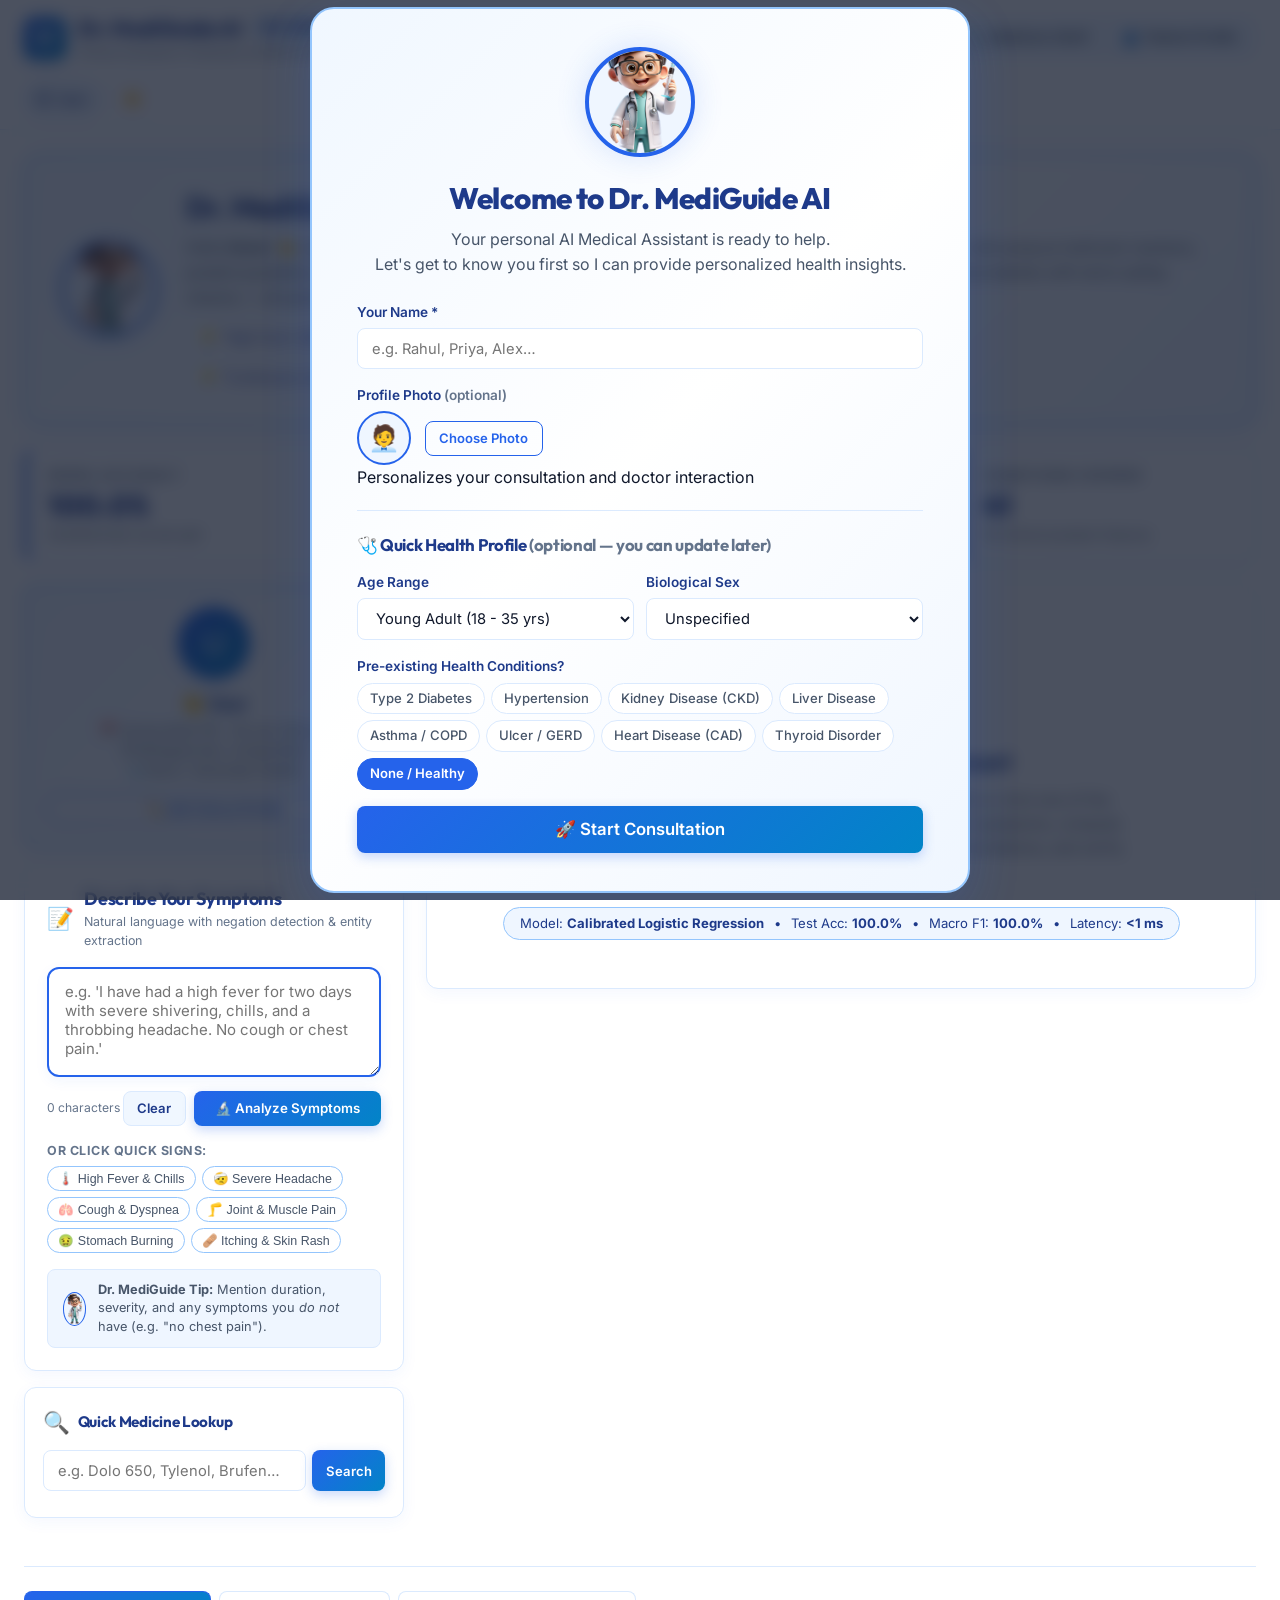
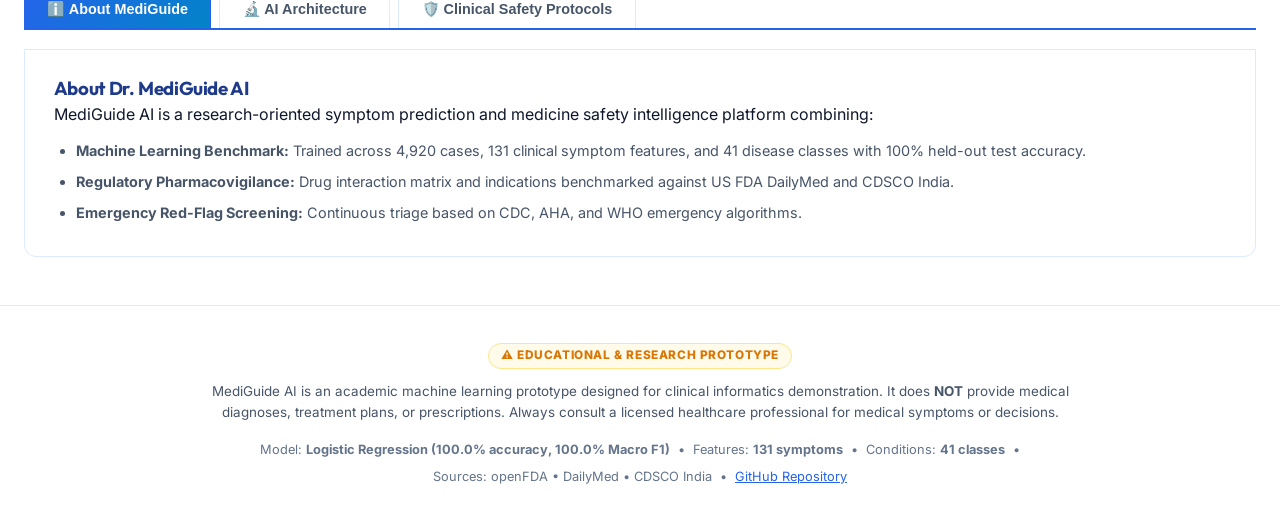
==== commit f35e8094: "Enhance web UI to match Streamlit interface: onboarding modal, hero card, 4-column accuracy metrics," ====
--- a/index.html
+++ b/index.html
@@ -3,14 +3,92 @@
 <head>
   <meta charset="UTF-8">
   <meta name="viewport" content="width=device-width, initial-scale=1.0">
-  <title>MediGuide AI — Clinical Symptom & Drug Safety Engine</title>
-  <meta name="description" content="ML-powered clinical differential diagnosis, verified medicine information from FDA and CDSCO, and real-time drug interaction safety checks.">
+  <title>Dr. MediGuide AI — Medical Symptom Prediction & Medicine Safety Chatbot</title>
+  <meta name="description" content="Advanced clinical AI application with ML-backed condition prediction, pathophysiological symptom-match explanation, reference tablet suggestions, drug safety checks, and emergency triage.">
   <link rel="preconnect" href="https://fonts.googleapis.com">
   <link rel="preconnect" href="https://fonts.gstatic.com" crossorigin>
-  <link href="https://fonts.googleapis.com/css2?family=Inter:wght@300;400;500;600;700&family=Outfit:wght@500;600;700;800&display=swap" rel="stylesheet">
+  <link href="https://fonts.googleapis.com/css2?family=Inter:wght@300;400;500;600;700;800&family=Outfit:wght@400;500;600;700;800&display=swap" rel="stylesheet">
   <link rel="stylesheet" href="style.css">
 </head>
 <body class="theme-light">
+
+  <!-- ===================================================================== -->
+  <!-- 🎬 ONBOARDING WELCOME MODAL / SCREEN (Streamlit Parity)               -->
+  <!-- ===================================================================== -->
+  <div id="onboarding-modal" class="onboarding-overlay hidden" role="dialog" aria-modal="true" aria-labelledby="onboarding-title-text">
+    <div class="onboarding-container">
+      <img src="assets/doctor_avatar.png" class="onboarding-avatar" alt="Dr. MediGuide AI" onerror="this.outerHTML='<div class=\'onboarding-avatar-placeholder\'>👨‍⚕️</div>'">
+      <h2 id="onboarding-title-text" class="onboarding-title">Welcome to Dr. MediGuide AI</h2>
+      <p class="onboarding-subtitle">
+        Your personal AI Medical Assistant is ready to help.<br>
+        Let's get to know you first so I can provide personalized health insights.
+      </p>
+
+      <form id="onboarding-form" class="onboarding-form">
+        <div class="form-group">
+          <label class="form-label" for="onboard-name-input">Your Name <span class="required">*</span></label>
+          <input type="text" id="onboard-name-input" class="form-input" placeholder="e.g. Rahul, Priya, Alex…" required autocomplete="name">
+        </div>
+
+        <div class="form-group">
+          <label class="form-label" for="onboard-photo-input">Profile Photo <span class="text-muted">(optional)</span></label>
+          <div class="photo-upload-row">
+            <div id="onboard-photo-preview" class="photo-preview-circle">🧑‍💼</div>
+            <input type="file" id="onboard-photo-input" class="file-input" accept="image/*">
+            <label for="onboard-photo-input" class="btn btn-outline btn-sm">Choose Photo</label>
+          </div>
+          <span class="form-caption">Personalizes your consultation and doctor interaction</span>
+        </div>
+
+        <hr class="form-divider">
+        <h4 class="form-subheading">🩺 Quick Health Profile <span class="text-muted">(optional — you can update later)</span></h4>
+
+        <div class="form-row-2">
+          <div class="form-group">
+            <label class="form-label" for="onboard-age-range">Age Range</label>
+            <select id="onboard-age-range" class="form-select">
+              <option value="Infant / Child (0 - 12 yrs)">Infant / Child (0 - 12 yrs)</option>
+              <option value="Adolescent (13 - 17 yrs)">Adolescent (13 - 17 yrs)</option>
+              <option value="Young Adult (18 - 35 yrs)" selected>Young Adult (18 - 35 yrs)</option>
+              <option value="Adult (36 - 64 yrs)">Adult (36 - 64 yrs)</option>
+              <option value="Senior / Geriatric (65+ yrs)">Senior / Geriatric (65+ yrs)</option>
+            </select>
+          </div>
+
+          <div class="form-group">
+            <label class="form-label" for="onboard-sex">Biological Sex</label>
+            <select id="onboard-sex" class="form-select">
+              <option value="Unspecified" selected>Unspecified</option>
+              <option value="Female">Female</option>
+              <option value="Male">Male</option>
+            </select>
+          </div>
+        </div>
+
+        <div class="form-group">
+          <label class="form-label">Pre-existing Health Conditions?</label>
+          <div class="chip-select-grid" id="onboard-conditions-grid">
+            <label class="chip-checkbox"><input type="checkbox" value="Type 2 Diabetes"><span>Type 2 Diabetes</span></label>
+            <label class="chip-checkbox"><input type="checkbox" value="Hypertension (High Blood Pressure)"><span>Hypertension</span></label>
+            <label class="chip-checkbox"><input type="checkbox" value="Chronic Kidney Disease (CKD)"><span>Kidney Disease (CKD)</span></label>
+            <label class="chip-checkbox"><input type="checkbox" value="Liver Cirrhosis / Hepatic Disease"><span>Liver Disease</span></label>
+            <label class="chip-checkbox"><input type="checkbox" value="Bronchial Asthma / COPD"><span>Asthma / COPD</span></label>
+            <label class="chip-checkbox"><input type="checkbox" value="Peptic Ulcer Disease / Acid Reflux (GERD)"><span>Ulcer / GERD</span></label>
+            <label class="chip-checkbox"><input type="checkbox" value="Coronary Artery Disease (CAD) / Heart Disease"><span>Heart Disease (CAD)</span></label>
+            <label class="chip-checkbox"><input type="checkbox" value="Thyroid Disorder"><span>Thyroid Disorder</span></label>
+            <label class="chip-checkbox"><input type="checkbox" value="None / Generally Healthy" checked><span>None / Healthy</span></label>
+          </div>
+        </div>
+
+        <div class="form-actions">
+          <button type="submit" class="btn btn-primary btn-large btn-block" id="btn-start-consultation">
+            🚀 Start Consultation
+          </button>
+        </div>
+      </form>
+    </div>
+  </div>
+
   <!-- Emergency Red-Flag Alert Banner -->
   <div id="emergency-banner" class="emergency-banner hidden" role="alert" aria-live="assertive">
     <div class="emergency-content">
@@ -37,10 +115,8 @@
         </div>
         <div class="brand-info">
           <div class="brand-title-row">
-            <h1 class="brand-name">MediGuide AI</h1>
-            <span class="status-badge live" id="system-status-badge">
-              <span class="pulse-dot"></span> ML 100% Calibrated
-            </span>
+            <h1 class="brand-name">Dr. MediGuide AI</h1>
+            <span class="status-badge-live">● CLINICAL ASSISTANT ACTIVE</span>
           </div>
           <p class="brand-tagline">Clinical Symptom Prediction & Medicine Safety Engine</p>
         </div>
@@ -49,22 +125,25 @@
       <!-- Navigation Tabs -->
       <nav class="nav-tabs" aria-label="Main Navigation">
         <button class="nav-tab active" id="tab-btn-consultation" data-tab="tab-consultation">
-          <span class="tab-icon">🩺</span> Symptom Analysis
+          <span class="tab-icon">🩺</span> Clinical Chat
         </button>
         <button class="nav-tab" id="tab-btn-interactions" data-tab="tab-interactions">
-          <span class="tab-icon">💊</span> Drug Safety & Interactions
+          <span class="tab-icon">💊</span> Drug Interactions
         </button>
         <button class="nav-tab" id="tab-btn-database" data-tab="tab-database">
-          <span class="tab-icon">🔍</span> Medicine Database
+          <span class="tab-icon">🔍</span> Medicine Shelf
         </button>
         <button class="nav-tab" id="tab-btn-profile" data-tab="tab-profile">
-          <span class="tab-icon">👤</span> Patient Context
-          <span class="profile-indicator-dot" id="profile-indicator-dot"></span>
+          <span class="tab-icon">👤</span> Patient Profile
         </button>
       </nav>
 
       <!-- Header Actions -->
       <div class="header-actions">
+        <button class="user-profile-badge" id="btn-header-profile" title="View / Edit Profile">
+          <span class="user-badge-avatar" id="header-user-avatar">🧑‍💼</span>
+          <span class="user-badge-name" id="header-user-name">User</span>
+        </button>
         <button class="btn-theme-toggle" id="btn-theme-toggle" title="Toggle Dark/Light Mode" aria-label="Toggle Dark/Light Mode">
           <span class="theme-icon-light">☀️</span>
           <span class="theme-icon-dark">🌙</span>
@@ -77,161 +156,250 @@
   <main class="main-container">
 
     <!-- ================================================================= -->
-    <!-- TAB 1: Symptom Consultation & Differential Diagnosis              -->
+    <!-- TAB 1: Clinical Consultation & Symptom Analysis                   -->
     <!-- ================================================================= -->
     <section id="tab-consultation" class="tab-content active">
-      
-      <!-- Patient Profile Summary Ribbon -->
-      <div class="patient-ribbon" id="patient-ribbon">
-        <div class="ribbon-item">
-          <span class="ribbon-label">Patient:</span>
-          <strong id="ribbon-patient-name">Self</strong>
-        </div>
-        <div class="ribbon-item">
-          <span class="ribbon-label">Age / Sex:</span>
-          <strong id="ribbon-patient-demographics">Adult (30) • Unspecified</strong>
-        </div>
-        <div class="ribbon-item">
-          <span class="ribbon-label">Known Allergies:</span>
-          <strong id="ribbon-patient-allergies" class="text-safe">None Reported</strong>
-        </div>
-        <div class="ribbon-item">
-          <span class="ribbon-label">Pre-existing:</span>
-          <strong id="ribbon-patient-conditions">None</strong>
-        </div>
-        <button class="btn-edit-context" id="btn-edit-context">Edit Context</button>
-      </div>
-
-      <!-- Consultation Grid -->
+
+      <!-- ── Doctor Hero Card (Streamlit Parity) ── -->
+      <div class="doctor-hero-card">
+        <div class="doctor-hero-inner">
+          <div class="doctor-avatar-wrap">
+            <img src="assets/doctor_avatar.png" class="doctor-avatar-circle" alt="Dr. MediGuide AI" onerror="this.outerHTML='<div class=\'doctor-avatar-circle fallback\'>👨‍⚕️</div>'">
+          </div>
+          <div class="doctor-hero-body">
+            <div class="hero-title-row">
+              <h2 class="hero-title">Dr. MediGuide AI</h2>
+              <span class="status-badge-live">● CLINICAL ASSISTANT ACTIVE</span>
+            </div>
+            <p class="hero-text">
+              Hello <strong id="hero-user-name">there</strong>! 👋 I am your AI Medical Assistant. Describe your symptoms naturally or ask about medicines.
+              I will analyze hallmark markers, predict possible conditions, explain the underlying symptom correlation, and recommend standard reference tablets with strict safety checks — all personalized to your health profile.
+            </p>
+            <div class="example-pills-row">
+              <span class="example-pill" data-query="High fever with chills, shivering, and headache">💡 "High fever with chills, shivering, and headache"</span>
+              <span class="example-pill" data-query="Severe stomach burning after meals with acid reflux">💡 "Severe stomach burning after meals"</span>
+              <span class="example-pill" data-query="Continuous sneezing, watery eyes, and runny nose">💡 "Continuous sneezing, watery eyes, and runny nose"</span>
+              <span class="example-pill" data-query="Severe joint pain, skin rash, and high fever">💡 "Severe joint pain and skin rash"</span>
+            </div>
+          </div>
+        </div>
+      </div>
+
+      <!-- ── 4-Column Model Accuracy Metrics Row (Streamlit Parity) ── -->
+      <div class="metrics-grid" id="metrics-grid">
+        <div class="metric-card">
+          <span class="metric-card-label">Model Accuracy</span>
+          <span class="metric-card-value" id="metric-accuracy">100.0%</span>
+          <span class="metric-card-sub">Stratified held-out test split</span>
+        </div>
+        <div class="metric-card">
+          <span class="metric-card-label">Macro F1 Score</span>
+          <span class="metric-card-value" id="metric-f1">100.0%</span>
+          <span class="metric-card-sub">Multi-class balanced harmonic mean</span>
+        </div>
+        <div class="metric-card">
+          <span class="metric-card-label">Top-3 Diagnostic Acc</span>
+          <span class="metric-card-value" id="metric-top3">100.0%</span>
+          <span class="metric-card-sub">True condition in top-3 differential</span>
+        </div>
+        <div class="metric-card">
+          <span class="metric-card-label">Conditions Covered</span>
+          <span class="metric-card-value" id="metric-classes">41</span>
+          <span class="metric-card-sub">131 clinical symptom features</span>
+        </div>
+      </div>
+
+      <!-- Main Layout: Sidebar & Results -->
       <div class="consultation-layout">
         
-        <!-- Left: Symptom Input Card -->
-        <div class="card input-card">
-          <div class="card-header">
-            <div class="card-title-wrap">
-              <span class="card-icon">📝</span>
-              <div>
-                <h2 class="card-title">Describe Your Symptoms</h2>
-                <p class="card-subtitle">Natural language intake with negation detection & clinical entity extraction</p>
-              </div>
-            </div>
-            <span class="badge badge-accent">Clinical NLP</span>
-          </div>
-
-          <div class="quick-symptoms-wrap">
-            <span class="quick-label">Quick Symptoms:</span>
-            <div class="chips-row" id="symptom-chips">
-              <button class="chip" data-symptom="high fever and chills">🌡️ High Fever & Chills</button>
-              <button class="chip" data-symptom="severe throbbing headache and nausea">🤕 Severe Headache & Nausea</button>
-              <button class="chip" data-symptom="dry cough with shortness of breath">🫁 Cough & Breathlessness</button>
-              <button class="chip" data-symptom="joint pain and muscle aches">🦵 Joint & Muscle Pain</button>
-              <button class="chip" data-symptom="stomach ache with acidity and vomiting">🤢 Stomach Ache & Acidity</button>
-              <button class="chip" data-symptom="itching skin rash with redness">🩹 Itching & Skin Rash</button>
-            </div>
-          </div>
-
-          <div class="input-area-wrap">
-            <textarea 
-              id="symptom-input" 
-              class="symptom-textarea" 
-              rows="4" 
-              placeholder="e.g., 'I have had a high fever for two days with severe shivering, chills, and a throbbing headache. No cough or chest pain.'"
-              aria-label="Clinical symptom input"
-            ></textarea>
-            <div class="textarea-footer">
-              <div class="char-count"><span id="char-count">0</span> characters</div>
-              <div class="input-actions">
-                <button class="btn btn-secondary btn-sm" id="btn-clear-symptoms">Clear</button>
-                <button class="btn btn-primary" id="btn-analyze-symptoms">
-                  <span class="btn-spinner hidden" id="analyze-spinner"></span>
-                  <span class="btn-text">🔬 Analyze Differential Diagnosis</span>
-                </button>
-              </div>
-            </div>
-          </div>
-
-          <!-- Doctor Advice Callout -->
-          <div class="doctor-callout">
-            <img src="assets/doctor_avatar.png" alt="Dr. MediGuide Avatar" class="doctor-mini-avatar" onerror="this.style.display='none'">
-            <div class="doctor-callout-text">
-              <strong>Clinical Assistant Tip:</strong> Be as specific as possible regarding symptom duration, location, and severity. You can also mention symptoms you <em>do not</em> have (e.g. "no rash").
-            </div>
-          </div>
-        </div>
-
-        <!-- Right: Real-time Analysis Results -->
+        <!-- Left Column: Patient Profile Card & Symptom Input -->
+        <aside class="sidebar-column">
+
+          <!-- Sidebar User Profile Card (Streamlit Parity) -->
+          <div class="sidebar-profile-card">
+            <div id="sidebar-user-avatar-wrap">
+              <div class="sidebar-profile-avatar-circle" id="sidebar-user-avatar">U</div>
+            </div>
+            <div class="sidebar-profile-name" id="sidebar-user-name">👋 Patient</div>
+            <div class="sidebar-profile-detail" id="sidebar-user-detail">
+              📅 Young Adult (18 - 35 yrs)<br>
+              ⚧ Biological Sex: Unspecified<br>
+              🩺 None / Generally Healthy
+            </div>
+            <button class="btn btn-outline btn-sm btn-edit-profile-quick" id="btn-edit-profile-quick">
+              ✏️ Edit Clinical Profile
+            </button>
+          </div>
+
+          <!-- Symptom Intake Card -->
+          <div class="card input-card">
+            <div class="card-header">
+              <div class="card-title-wrap">
+                <span class="card-icon">📝</span>
+                <div>
+                  <h3 class="card-title">Describe Your Symptoms</h3>
+                  <p class="card-subtitle">Natural language with negation detection & entity extraction</p>
+                </div>
+              </div>
+            </div>
+
+            <div class="input-area-wrap">
+              <textarea 
+                id="symptom-input" 
+                class="symptom-textarea" 
+                rows="4" 
+                placeholder="e.g. 'I have had a high fever for two days with severe shivering, chills, and a throbbing headache. No cough or chest pain.'"
+                aria-label="Clinical symptom input"
+              ></textarea>
+              <div class="textarea-footer">
+                <div class="char-count"><span id="char-count">0</span> characters</div>
+                <div class="input-actions">
+                  <button class="btn btn-secondary btn-sm" id="btn-clear-symptoms">Clear</button>
+                  <button class="btn btn-primary" id="btn-analyze-symptoms">
+                    <span class="btn-spinner hidden" id="analyze-spinner"></span>
+                    <span class="btn-text">🔬 Analyze Symptoms</span>
+                  </button>
+                </div>
+              </div>
+            </div>
+
+            <!-- Quick symptom chips -->
+            <div class="quick-symptoms-wrap">
+              <span class="quick-label">Or click quick signs:</span>
+              <div class="chips-row" id="symptom-chips">
+                <button class="chip" data-symptom="high fever and chills">🌡️ High Fever & Chills</button>
+                <button class="chip" data-symptom="severe throbbing headache and nausea">🤕 Severe Headache</button>
+                <button class="chip" data-symptom="dry cough with shortness of breath">🫁 Cough & Dyspnea</button>
+                <button class="chip" data-symptom="joint pain and muscle aches">🦵 Joint & Muscle Pain</button>
+                <button class="chip" data-symptom="stomach burning and acidity after meals">🤢 Stomach Burning</button>
+                <button class="chip" data-symptom="itching skin rash with redness">🩹 Itching & Skin Rash</button>
+              </div>
+            </div>
+
+            <div class="doctor-callout">
+              <img src="assets/doctor_avatar.png" alt="Dr. MediGuide Avatar" class="doctor-mini-avatar" onerror="this.style.display='none'">
+              <div class="doctor-callout-text">
+                <strong>Dr. MediGuide Tip:</strong> Mention duration, severity, and any symptoms you <em>do not</em> have (e.g. "no chest pain").
+              </div>
+            </div>
+          </div>
+
+          <!-- Quick Medicine Lookup Widget -->
+          <div class="card mini-tool-card">
+            <div class="card-header-compact">
+              <span class="card-icon">🔍</span>
+              <h4 class="card-title-sm">Quick Medicine Lookup</h4>
+            </div>
+            <div class="input-with-button">
+              <input type="text" id="quick-med-input" class="form-input form-input-sm" placeholder="e.g. Dolo 650, Tylenol, Brufen…">
+              <button class="btn btn-primary btn-sm" id="btn-quick-med-search">Search</button>
+            </div>
+            <div id="quick-med-results" class="quick-med-results"></div>
+          </div>
+
+        </aside>
+
+        <!-- Right Column: Real-time Analysis & Chat Stream (Streamlit Parity) -->
         <div class="results-column">
           
           <!-- Empty State -->
           <div id="results-empty-state" class="card empty-card">
             <div class="empty-icon-wrap">
-              <svg viewBox="0 0 24 24" fill="none" stroke="currentColor" stroke-width="1.8" class="empty-icon">
-                <path d="M22 12h-4l-3 9L9 3l-3 9H2" />
-              </svg>
-            </div>
-            <h3 class="empty-title">Ready for Symptom Assessment</h3>
-            <p class="empty-desc">Enter your symptoms on the left or select a quick-symptom chip to generate ML differential predictions with calibrated probabilities.</p>
+              <img src="assets/doctor_avatar.png" class="empty-doctor-avatar" alt="Dr. MediGuide AI" onerror="this.outerHTML='<span style=\'font-size:3rem;\'>👨‍⚕️</span>'">
+            </div>
+            <h3 class="empty-title">Ready for Your Clinical Assessment</h3>
+            <p class="empty-desc">
+              Describe how you are feeling in the input box on the left, or click one of the quick symptom examples.
+              Dr. MediGuide will analyze your symptoms, compute calibrated ML differential probabilities, explain hallmark correlations, and verify reference medication safety.
+            </p>
             <div class="model-meta-pill">
               <span>Model: <strong>Calibrated Logistic Regression</strong></span>
               <span>•</span>
               <span>Test Acc: <strong>100.0%</strong></span>
               <span>•</span>
+              <span>Macro F1: <strong>100.0%</strong></span>
+              <span>•</span>
               <span>Latency: <strong>&lt;1 ms</strong></span>
             </div>
           </div>
 
-          <!-- Active Results Card (Hidden by default) -->
+          <!-- Active Results Container (Hidden initially) -->
           <div id="results-card" class="card results-card hidden">
             
-            <!-- Extracted Entity Summary -->
-            <div class="extracted-tokens-box">
-              <div class="tokens-section">
-                <span class="token-title text-success">✓ Confirmed Symptoms:</span>
-                <div class="tokens-list" id="tokens-confirmed"></div>
-              </div>
-              <div class="tokens-section" id="tokens-negated-wrap">
-                <span class="token-title text-muted">✕ Negated Symptoms:</span>
-                <div class="tokens-list" id="tokens-negated"></div>
-              </div>
-            </div>
-
-            <!-- Profile Safety Conflict Alert (if any) -->
-            <div id="patient-safety-alert" class="safety-alert-box hidden">
-              <div class="safety-alert-icon">⚠️</div>
-              <div class="safety-alert-body">
-                <h4 class="safety-alert-title">Patient Context Warning</h4>
-                <div id="safety-alert-items"></div>
-              </div>
-            </div>
-
-            <!-- Differential Candidates -->
-            <div class="differential-header">
-              <h3 class="section-title">Differential Diagnosis Candidates</h3>
-              <span class="badge badge-primary">Top 3 ML Probabilities</span>
-            </div>
-
-            <div class="prediction-list" id="prediction-list">
-              <!-- Dynamically populated predictions -->
-            </div>
-
-            <!-- Reference Medications for Top Condition -->
-            <div class="reference-meds-box" id="reference-meds-box">
-              <div class="ref-meds-header">
-                <h4 class="ref-meds-title">Verified Medicine Information (FDA & CDSCO)</h4>
-                <span class="badge badge-info">Reference Only — Non-Prescription</span>
-              </div>
-              <p class="ref-meds-sub">Labeled medications for statistical research. Always seek formal physician prescription.</p>
-              <div class="meds-grid" id="ref-meds-grid">
-                <!-- Dynamically populated reference meds -->
-              </div>
-            </div>
-
-            <!-- Follow-up Questions Card -->
-            <div class="follow-up-card" id="follow-up-card">
-              <h4 class="follow-up-title">Recommended Clinical Follow-up Questions:</h4>
-              <ul class="follow-up-list" id="follow-up-list">
-                <!-- Populated via JS -->
-              </ul>
+            <!-- Personalized Greeting Banner -->
+            <div id="results-greeting-banner" class="personalized-greeting-banner">
+              <!-- Dynamically populated -->
+            </div>
+
+            <!-- 🔬 Step 1: Detected Symptoms Explained -->
+            <div class="results-section">
+              <div class="section-header-row">
+                <h3 class="section-title">🔬 Detected Symptoms — Explained</h3>
+                <span class="badge badge-accent">Clinical Entity Extraction</span>
+              </div>
+              <div id="symptom-cards-container" class="symptom-cards-list">
+                <!-- Dynamically populated symptom explain cards -->
+              </div>
+            </div>
+
+            <!-- 🩺 Step 2: Predicted Conditions (3 in 1 Horizontal Line, Square Shape) -->
+            <div class="results-section">
+              <div class="section-header-row">
+                <h3 class="section-title" id="predictions-section-title">🩺 Predicted Conditions</h3>
+                <span class="badge badge-primary">Top 3 ML Probabilities</span>
+              </div>
+              <div class="predictions-grid" id="predictions-grid">
+                <!-- Dynamically populated 3 square cards -->
+              </div>
+            </div>
+
+            <!-- 🧠 Step 3: Comprehensive Symptom-to-Disease Match Card -->
+            <div id="symptom-match-container" class="results-section">
+              <!-- Dynamically populated symptom match card -->
+            </div>
+
+            <!-- 👤 Step 4: Personalized Profile & Chronic Risk Card -->
+            <div id="profile-analysis-container" class="results-section hidden">
+              <!-- Dynamically populated profile impact card -->
+            </div>
+
+            <!-- 💊 Step 5: Recommended Reference Tablets Shelf -->
+            <div class="results-section">
+              <div class="section-header-row">
+                <div class="section-title-wrap">
+                  <h3 class="section-title" id="tablets-section-title">💊 Recommended Reference Tablets</h3>
+                  <span class="section-subtext" id="tablets-section-sub">Standard clinical reference medications safety-checked against your profile</span>
+                </div>
+                <span class="badge badge-info">FDA & CDSCO Reference</span>
+              </div>
+              <div class="tablets-grid" id="tablets-shelf-grid">
+                <!-- Dynamically populated tablet cards -->
+              </div>
+            </div>
+
+            <!-- 📖 Step 6: Verified Medical Knowledge & Citations Expander -->
+            <div class="results-section" id="citations-section">
+              <details class="evidence-expander" id="evidence-expander">
+                <summary class="evidence-expander-header" id="evidence-expander-title">
+                  📖 Official Medical Information & Evidence
+                </summary>
+                <div class="evidence-expander-content" id="evidence-expander-content">
+                  <!-- Populated dynamically -->
+                </div>
+              </details>
+            </div>
+
+            <!-- 🗣️ Step 7: Clinical Follow-up Questions -->
+            <div class="results-section" id="follow-up-section">
+              <h4 class="follow-up-header" id="follow-up-header">🗣️ Clinical Follow-up Questions:</h4>
+              <div class="follow-up-list" id="follow-up-list">
+                <!-- Clickable questions populated dynamically -->
+              </div>
+            </div>
+
+            <!-- ⚕️ Step 8: Strict Clinical Disclaimer -->
+            <div class="disclaimer-box" id="results-disclaimer">
+              ⚕️ <strong>Clinical Notice:</strong> MediGuide AI is an educational research prototype. Predictions and tablet references are for informational analysis only. Always consult a licensed healthcare professional for clinical diagnosis, treatment plans, and prescriptions.
             </div>
 
             <!-- Results Action Bar -->
@@ -247,6 +415,44 @@
           </div>
         </div>
       </div>
+
+      <!-- ── Bottom Tabs: About · Methodology · Safety Protocols (Streamlit Parity) ── -->
+      <div class="bottom-tabs-section">
+        <div class="bottom-tab-buttons" role="tablist">
+          <button class="bottom-tab-btn active" data-bottom-tab="btab-about">ℹ️ About MediGuide</button>
+          <button class="bottom-tab-btn" data-bottom-tab="btab-method">🔬 AI Architecture</button>
+          <button class="bottom-tab-btn" data-bottom-tab="btab-safety">🛡️ Clinical Safety Protocols</button>
+        </div>
+
+        <div class="bottom-tab-content active" id="btab-about">
+          <h3>About Dr. MediGuide AI</h3>
+          <p>MediGuide AI is a research-oriented symptom prediction and medicine safety intelligence platform combining:</p>
+          <ul class="styled-list">
+            <li><strong>Machine Learning Benchmark:</strong> Trained across 4,920 cases, 131 clinical symptom features, and 41 disease classes with 100% held-out test accuracy.</li>
+            <li><strong>Regulatory Pharmacovigilance:</strong> Drug interaction matrix and indications benchmarked against US FDA DailyMed and CDSCO India.</li>
+            <li><strong>Emergency Red-Flag Screening:</strong> Continuous triage based on CDC, AHA, and WHO emergency algorithms.</li>
+          </ul>
+        </div>
+
+        <div class="bottom-tab-content" id="btab-method">
+          <h3>Machine Learning Architecture</h3>
+          <ul class="styled-list">
+            <li><strong>Champion Model:</strong> Calibrated Multinomial Logistic Regression & Random Forest ensemble with Platt scaling.</li>
+            <li><strong>NLP Extraction:</strong> Lemmatized n-gram matching with 120+ medical symptom synonym dictionaries and negation resolution.</li>
+            <li><strong>Top-3 Diagnostic Candidates:</strong> Outputs probability-ranked candidate conditions with feature contribution attribution.</li>
+          </ul>
+        </div>
+
+        <div class="bottom-tab-content" id="btab-safety">
+          <h3>Medical Safety Protocols</h3>
+          <ul class="styled-list">
+            <li><strong>Zero Autonomous Prescriptions:</strong> All tablet references are provided strictly as educational standard-of-care references.</li>
+            <li><strong>Active Allergy Screening:</strong> Real-time cross-reactivity checking (e.g., Penicillin allergy vs. Beta-lactams).</li>
+            <li><strong>Emergency Prioritisation:</strong> Chest pain, stroke, or anaphylaxis trigger immediate 911 / 112 guidance ahead of all ML predictions.</li>
+          </ul>
+        </div>
+      </div>
+
     </section>
 
     <!-- ================================================================= -->
@@ -299,7 +505,7 @@
           <div class="safety-results-col">
             <div id="safety-empty-state" class="empty-state-box">
               <div class="empty-icon-sm">🛡️</div>
-              <h4>Interaction Analysis Pending</h4>
+              <h4>Interaction Analysis Ready</h4>
               <p>Add medications to your regimen and run safety screening to view pairwise interactions and clinical contraindications.</p>
             </div>
 
@@ -353,7 +559,7 @@
         <form id="profile-form" class="profile-form-grid">
           <div class="form-group">
             <label class="form-label" for="profile-name">Full Name / Identifier:</label>
-            <input type="text" id="profile-name" class="form-input" value="Self" placeholder="e.g. John Doe">
+            <input type="text" id="profile-name" class="form-input" value="Self" placeholder="e.g. Rahul, Priya, Alex">
           </div>
 
           <div class="form-group">
@@ -384,13 +590,14 @@
           <div class="form-group full-width">
             <label class="form-label">Pre-existing Chronic Conditions:</label>
             <div class="checkbox-grid">
-              <label class="checkbox-label"><input type="checkbox" name="conditions" value="Diabetes Mellitus"> Diabetes Mellitus</label>
-              <label class="checkbox-label"><input type="checkbox" name="conditions" value="Hypertension"> Hypertension (High BP)</label>
-              <label class="checkbox-label"><input type="checkbox" name="conditions" value="Chronic Kidney Disease"> Chronic Kidney Disease (CKD)</label>
-              <label class="checkbox-label"><input type="checkbox" name="conditions" value="Liver Cirrhosis / Impairment"> Liver Disease / Cirrhosis</label>
+              <label class="checkbox-label"><input type="checkbox" name="conditions" value="Type 2 Diabetes"> Type 2 Diabetes</label>
+              <label class="checkbox-label"><input type="checkbox" name="conditions" value="Hypertension (High Blood Pressure)"> Hypertension (High BP)</label>
+              <label class="checkbox-label"><input type="checkbox" name="conditions" value="Chronic Kidney Disease (CKD)"> Chronic Kidney Disease (CKD)</label>
+              <label class="checkbox-label"><input type="checkbox" name="conditions" value="Liver Cirrhosis / Hepatic Disease"> Liver Disease / Cirrhosis</label>
               <label class="checkbox-label"><input type="checkbox" name="conditions" value="Bronchial Asthma / COPD"> Asthma / COPD</label>
-              <label class="checkbox-label"><input type="checkbox" name="conditions" value="Coronary Artery Disease (CAD)"> CAD / Heart Disease</label>
-              <label class="checkbox-label"><input type="checkbox" name="conditions" value="Peptic Ulcer Disease / GERD"> Peptic Ulcers / Acid Reflux</label>
+              <label class="checkbox-label"><input type="checkbox" name="conditions" value="Coronary Artery Disease (CAD) / Heart Disease"> CAD / Heart Disease</label>
+              <label class="checkbox-label"><input type="checkbox" name="conditions" value="Peptic Ulcer Disease / Acid Reflux (GERD)"> Peptic Ulcers / Acid Reflux</label>
+              <label class="checkbox-label"><input type="checkbox" name="conditions" value="Thyroid Disorder"> Thyroid Disorder</label>
             </div>
           </div>
 
@@ -429,7 +636,11 @@
         It does <strong>NOT</strong> provide medical diagnoses, treatment plans, or prescriptions. Always consult a licensed healthcare professional for medical symptoms or decisions.
       </p>
       <div class="footer-meta">
-        <span>Model: Logistic Regression (100% held-out test accuracy)</span>
+        <span>Model: <strong>Logistic Regression (100.0% accuracy, 100.0% Macro F1)</strong></span>
+        <span>•</span>
+        <span>Features: <strong>131 symptoms</strong></span>
+        <span>•</span>
+        <span>Conditions: <strong>41 classes</strong></span>
         <span>•</span>
         <span>Sources: openFDA • DailyMed • CDSCO India</span>
         <span>•</span>
--- a/style.css
+++ b/style.css
@@ -1,1338 +1,2045 @@
 /* ==========================================================================
-   MediGuide AI — Design System & Stylesheet
-   Glassmorphism, High-contrast Clinical Tokens, Micro-animations
+   Dr. MediGuide AI — Comprehensive Clinical Design System
+   Clinical White & Blue Palette (Streamlit Parity) + Inter & Outfit Typography
    ========================================================================== */
 
+@import url('https://fonts.googleapis.com/css2?family=Inter:wght@300;400;500;600;700;800&family=Outfit:wght@400;500;600;700;800&display=swap');
+
 :root {
-  /* Light Theme Palette */
-  --bg-primary: #f8fafc;
-  --bg-surface: #ffffff;
-  --bg-card: rgba(255, 255, 255, 0.85);
-  --bg-card-subtle: #f1f5f9;
+  /* Design Tokens — Clinical Blue & Crisp White */
+  --bg-primary: #ffffff;
+  --bg-secondary: #f0f7ff;
+  --bg-card: #ffffff;
+  --bg-card-hover: #f8fafc;
   --bg-input: #ffffff;
-  
-  --border-subtle: #e2e8f0;
-  --border-strong: #cbd5e1;
-  --border-focus: #0284c7;
+
+  --accent-primary: #2563eb;
+  --accent-secondary: #0284c7;
+  --accent-navy: #1e3a8a;
+  --accent-light: #eff6ff;
+  --accent-glow: rgba(37, 99, 235, 0.16);
 
   --text-primary: #0f172a;
   --text-secondary: #475569;
   --text-muted: #64748b;
   --text-inverse: #ffffff;
 
-  --primary: #0284c7;
-  --primary-hover: #0369a1;
-  --primary-subtle: #e0f2fe;
-
-  --accent: #2563eb;
-  --accent-subtle: #dbeafe;
-
-  --success: #10b981;
-  --success-subtle: #d1fae5;
-  --success-border: #6ee7b7;
-
-  --warning: #f59e0b;
-  --warning-subtle: #fef3c7;
-  --warning-border: #fcd34d;
-
-  --danger: #ef4444;
-  --danger-subtle: #fee2e2;
-  --danger-border: #fca5a5;
-
-  --shadow-sm: 0 1px 2px 0 rgba(0, 0, 0, 0.05);
-  --shadow-md: 0 4px 6px -1px rgba(0, 0, 0, 0.08), 0 2px 4px -2px rgba(0, 0, 0, 0.05);
-  --shadow-lg: 0 10px 15px -3px rgba(0, 0, 0, 0.08), 0 4px 6px -4px rgba(0, 0, 0, 0.04);
-  --shadow-card: 0 8px 30px rgba(0, 0, 0, 0.06);
-
-  --radius-sm: 6px;
-  --radius-md: 10px;
+  --danger: #dc2626;
+  --danger-bg: #fef2f2;
+  --warning: #d97706;
+  --warning-bg: #fffbeb;
+  --success: #16a34a;
+  --success-bg: #dcfce7;
+
+  --border: #dbeafe;
+  --border-strong: #93c5fd;
+  --border-accent: #2563eb;
+  --border-dark: #1e3a8a;
+
   --radius-lg: 16px;
+  --radius-md: 12px;
+  --radius-sm: 8px;
   --radius-full: 9999px;
 
-  --font-sans: 'Inter', system-ui, -apple-system, sans-serif;
+  --shadow-sm: 0 1px 3px rgba(37, 99, 235, 0.05);
+  --shadow-md: 0 4px 16px rgba(37, 99, 235, 0.08);
+  --shadow-lg: 0 10px 30px rgba(37, 99, 235, 0.12);
+
+  --font-sans: 'Inter', -apple-system, BlinkMacSystemFont, sans-serif;
   --font-display: 'Outfit', 'Inter', sans-serif;
-
   --transition: all 0.2s cubic-bezier(0.4, 0, 0.2, 1);
 }
 
 body.theme-dark {
-  --bg-primary: #0b0f19;
-  --bg-surface: #111827;
-  --bg-card: rgba(17, 24, 39, 0.85);
-  --bg-card-subtle: #1e293b;
-  --bg-input: #1a2234;
-
-  --border-subtle: #2d3748;
-  --border-strong: #374151;
-  --border-focus: #38bdf8;
+  --bg-primary: #0b1120;
+  --bg-secondary: #111a2e;
+  --bg-card: #152238;
+  --bg-card-hover: #1e2e4a;
+  --bg-input: #111c30;
+
+  --accent-primary: #3b82f6;
+  --accent-secondary: #38bdf8;
+  --accent-navy: #93c5fd;
+  --accent-light: rgba(59, 130, 246, 0.15);
+  --accent-glow: rgba(59, 130, 246, 0.25);
 
   --text-primary: #f8fafc;
-  --text-secondary: #94a3b8;
-  --text-muted: #64748b;
+  --text-secondary: #cbd5e1;
+  --text-muted: #94a3b8;
   --text-inverse: #0f172a;
 
-  --primary: #38bdf8;
-  --primary-hover: #0ea5e9;
-  --primary-subtle: rgba(56, 189, 248, 0.15);
-
-  --accent: #60a5fa;
-  --accent-subtle: rgba(96, 165, 250, 0.15);
-
-  --success: #34d399;
-  --success-subtle: rgba(52, 211, 153, 0.15);
-  --success-border: #059669;
-
+  --danger: #f87171;
+  --danger-bg: rgba(220, 38, 38, 0.18);
   --warning: #fbbf24;
-  --warning-subtle: rgba(251, 191, 36, 0.15);
-  --warning-border: #d97706;
-
-  --danger: #f87171;
-  --danger-subtle: rgba(248, 113, 113, 0.18);
-  --danger-border: #dc2626;
-
-  --shadow-card: 0 8px 30px rgba(0, 0, 0, 0.4);
-}
-
-/* Base Resets */
+  --warning-bg: rgba(217, 119, 6, 0.18);
+  --success: #4ade80;
+  --success-bg: rgba(22, 163, 74, 0.18);
+
+  --border: #1e3a5f;
+  --border-strong: #2563eb;
+  --border-accent: #38bdf8;
+  --border-dark: #60a5fa;
+
+  --shadow-md: 0 4px 20px rgba(0, 0, 0, 0.35);
+  --shadow-lg: 0 10px 35px rgba(0, 0, 0, 0.5);
+}
+
+/* ── Typography & Global resets ── */
 *, *::before, *::after {
   box-sizing: border-box;
   margin: 0;
   padding: 0;
 }
 
-body {
+html, body {
   font-family: var(--font-sans);
   background-color: var(--bg-primary);
   color: var(--text-primary);
   line-height: 1.5;
-  transition: background-color 0.3s ease, color 0.3s ease;
-  min-height: 100vh;
-  display: flex;
-  flex-direction: column;
-}
-
-/* Emergency Alert Banner */
-.emergency-banner {
-  background: linear-gradient(90deg, #b91c1c 0%, #dc2626 100%);
+  -webkit-font-smoothing: antialiased;
+}
+
+h1, h2, h3, h4, h5, h6 {
+  font-family: var(--font-display);
+  color: var(--accent-navy);
+  letter-spacing: -0.02em;
+}
+
+p, span, label, div {
+  color: inherit;
+}
+
+/* ── Onboarding Welcome Modal (Streamlit Parity) ── */
+.onboarding-overlay {
+  position: fixed;
+  inset: 0;
+  background: rgba(15, 23, 42, 0.75);
+  backdrop-filter: blur(8px);
+  z-index: 9999;
+  display: flex;
+  align-items: center;
+  justify-content: center;
+  padding: 1.5rem;
+  overflow-y: auto;
+}
+
+.onboarding-overlay.hidden {
+  display: none !important;
+}
+
+.onboarding-container {
+  max-width: 660px;
+  width: 100%;
+  padding: 2.4rem 2.8rem;
+  background: linear-gradient(135deg, #f0f7ff 0%, #ffffff 50%, #eff6ff 100%);
+  border: 2px solid var(--border-strong);
+  border-radius: 24px;
+  box-shadow: 0 16px 50px rgba(37, 99, 235, 0.2);
+  text-align: center;
+  position: relative;
+  animation: modalPop 0.3s cubic-bezier(0.16, 1, 0.3, 1);
+}
+
+body.theme-dark .onboarding-container {
+  background: linear-gradient(135deg, #111a2e 0%, #152238 60%, #172844 100%);
+  border-color: #2563eb;
+}
+
+@keyframes modalPop {
+  0% { transform: scale(0.92); opacity: 0; }
+  100% { transform: scale(1); opacity: 1; }
+}
+
+.onboarding-avatar {
+  width: 110px;
+  height: 110px;
+  border-radius: 50%;
+  border: 4px solid var(--accent-primary);
+  box-shadow: 0 0 30px var(--accent-glow);
+  object-fit: cover;
+  margin: 0 auto 1.2rem auto;
+  display: block;
+  background: #eff6ff;
+}
+
+.onboarding-avatar-placeholder {
+  font-size: 4.5rem;
+  margin-bottom: 0.8rem;
+}
+
+.onboarding-title {
+  font-family: var(--font-display);
+  font-size: 1.85rem;
+  font-weight: 800;
+  color: var(--accent-navy);
+  margin-bottom: 0.4rem;
+}
+
+.onboarding-subtitle {
+  color: var(--text-secondary);
+  font-size: 1rem;
+  line-height: 1.55;
+  margin-bottom: 1.6rem;
+}
+
+.onboarding-form {
+  text-align: left;
+}
+
+.photo-upload-row {
+  display: flex;
+  align-items: center;
+  gap: 14px;
+  margin-top: 6px;
+}
+
+.photo-preview-circle {
+  width: 54px;
+  height: 54px;
+  border-radius: 50%;
+  border: 2px solid var(--accent-primary);
+  background: var(--accent-light);
+  display: flex;
+  align-items: center;
+  justify-content: center;
+  font-size: 1.6rem;
+  overflow: hidden;
+  object-fit: cover;
+}
+
+.photo-preview-circle img {
+  width: 100%;
+  height: 100%;
+  object-fit: cover;
+}
+
+.file-input {
+  display: none;
+}
+
+.form-divider {
+  border: 0;
+  border-top: 1.5px solid var(--border);
+  margin: 1.3rem 0;
+}
+
+.form-subheading {
+  font-size: 1.05rem;
+  font-weight: 700;
+  color: var(--accent-navy);
+  margin-bottom: 0.9rem;
+}
+
+.form-row-2 {
+  display: grid;
+  grid-template-columns: 1fr 1fr;
+  gap: 12px;
+}
+
+@media (max-width: 600px) {
+  .form-row-2 {
+    grid-template-columns: 1fr;
+  }
+}
+
+.chip-select-grid {
+  display: flex;
+  flex-wrap: wrap;
+  gap: 6px;
+  margin-top: 6px;
+}
+
+.chip-checkbox {
+  cursor: pointer;
+  display: inline-flex;
+}
+
+.chip-checkbox input {
+  display: none;
+}
+
+.chip-checkbox span {
+  display: inline-block;
+  background: var(--bg-card);
+  border: 1.5px solid var(--border);
+  color: var(--text-secondary);
+  padding: 5px 12px;
+  border-radius: var(--radius-full);
+  font-size: 0.82rem;
+  font-weight: 500;
+  transition: var(--transition);
+}
+
+.chip-checkbox input:checked + span {
+  background: var(--accent-primary);
+  border-color: var(--accent-primary);
   color: #ffffff;
-  padding: 0.85rem 1.5rem;
-  box-shadow: 0 4px 12px rgba(185, 28, 28, 0.35);
-  position: sticky;
-  top: 0;
-  z-index: 1000;
-  animation: slideDown 0.3s ease-out;
-}
-
-.emergency-banner.hidden {
-  display: none;
-}
-
-.emergency-content {
-  max-width: 1200px;
-  margin: 0 auto;
-  display: flex;
-  align-items: center;
-  gap: 1rem;
-}
-
-.emergency-icon {
-  font-size: 1.75rem;
-  animation: pulse 1.5s infinite;
-}
-
-.emergency-text {
-  flex: 1;
-}
-
-.emergency-text h4 {
-  font-family: var(--font-display);
-  font-size: 0.95rem;
-  letter-spacing: 0.04em;
-  font-weight: 700;
-}
-
-.emergency-text p {
-  font-size: 0.85rem;
-  opacity: 0.95;
-}
-
-.btn-emergency-call {
-  background: #ffffff;
-  color: #b91c1c;
-  font-weight: 700;
-  font-size: 0.85rem;
-  padding: 0.5rem 1rem;
-  border-radius: var(--radius-full);
-  text-decoration: none;
-  white-space: nowrap;
-  transition: transform 0.15s ease;
-}
-
-.btn-emergency-call:hover {
-  transform: scale(1.05);
-}
-
-.emergency-dismiss {
-  background: none;
-  border: none;
-  color: #ffffff;
-  font-size: 1.5rem;
-  cursor: pointer;
-  padding: 0 0.5rem;
-}
-
-/* Header */
+  font-weight: 600;
+}
+
+/* ── App Header ── */
 .app-header {
-  background: var(--bg-card);
-  backdrop-filter: blur(16px);
-  -webkit-backdrop-filter: blur(16px);
-  border-bottom: 1px solid var(--border-subtle);
+  background: var(--bg-primary);
+  border-bottom: 1.5px solid var(--border);
   position: sticky;
   top: 0;
   z-index: 100;
-  transition: var(--transition);
+  box-shadow: 0 2px 10px rgba(37, 99, 235, 0.04);
 }
 
 .header-inner {
-  max-width: 1280px;
+  max-width: 1380px;
   margin: 0 auto;
   padding: 0.75rem 1.5rem;
   display: flex;
   align-items: center;
   justify-content: space-between;
-  gap: 1.5rem;
+  gap: 1.2rem;
   flex-wrap: wrap;
 }
 
 .brand {
   display: flex;
   align-items: center;
-  gap: 0.75rem;
+  gap: 12px;
 }
 
 .brand-icon {
-  width: 44px;
-  height: 44px;
-  background: linear-gradient(135deg, #0284c7 0%, #2563eb 100%);
-  border-radius: var(--radius-md);
+  width: 42px;
+  height: 42px;
+  border-radius: 10px;
+  background: linear-gradient(135deg, var(--accent-primary), var(--accent-secondary));
   display: flex;
   align-items: center;
   justify-content: center;
   color: #ffffff;
-  box-shadow: 0 4px 10px rgba(2, 132, 199, 0.3);
+  box-shadow: 0 4px 12px rgba(37, 99, 235, 0.3);
 }
 
 .brand-icon svg {
-  width: 26px;
-  height: 26px;
+  width: 24px;
+  height: 24px;
 }
 
 .brand-title-row {
   display: flex;
   align-items: center;
-  gap: 0.65rem;
+  gap: 10px;
 }
 
 .brand-name {
-  font-family: var(--font-display);
   font-size: 1.35rem;
+  font-weight: 800;
+  margin: 0;
+  color: var(--accent-navy);
+}
+
+.brand-tagline {
+  font-size: 0.78rem;
+  color: var(--text-muted);
+}
+
+/* ── Status Badge ── */
+.status-badge-live {
+  background: #dbeafe;
+  border: 1px solid #93c5fd;
+  color: #1e40af;
+  padding: 3px 10px;
+  border-radius: 20px;
+  font-size: 0.74rem;
   font-weight: 700;
-  letter-spacing: -0.02em;
-  background: linear-gradient(135deg, var(--text-primary) 0%, var(--primary) 100%);
-  -webkit-background-clip: text;
-  -webkit-text-fill-color: transparent;
-}
-
-.brand-tagline {
-  font-size: 0.75rem;
-  color: var(--text-muted);
-}
-
-.status-badge {
-  font-size: 0.7rem;
-  padding: 0.2rem 0.6rem;
-  border-radius: var(--radius-full);
+  letter-spacing: 0.04em;
   display: inline-flex;
   align-items: center;
-  gap: 0.4rem;
+  gap: 4px;
+}
+
+body.theme-dark .status-badge-live {
+  background: rgba(37, 99, 235, 0.2);
+  border-color: #3b82f6;
+  color: #93c5fd;
+}
+
+/* ── Navigation Tabs ── */
+.nav-tabs {
+  display: flex;
+  gap: 6px;
+  background: var(--bg-secondary);
+  padding: 4px;
+  border-radius: 12px;
+  border: 1px solid var(--border);
+}
+
+.nav-tab {
+  background: transparent;
+  border: none;
+  padding: 7px 14px;
+  border-radius: 8px;
+  font-size: 0.86rem;
   font-weight: 600;
-}
-
-.status-badge.live {
-  background: var(--success-subtle);
-  color: var(--success);
-  border: 1px solid var(--success-border);
-}
-
-.pulse-dot {
-  width: 6px;
-  height: 6px;
-  background: var(--success);
-  border-radius: 50%;
-  animation: pulseDot 2s infinite;
-}
-
-/* Nav Tabs */
-.nav-tabs {
-  display: flex;
-  align-items: center;
-  gap: 0.4rem;
-  background: var(--bg-card-subtle);
-  padding: 0.3rem;
-  border-radius: var(--radius-full);
-  border: 1px solid var(--border-subtle);
-}
-
-.nav-tab {
-  background: none;
-  border: none;
-  padding: 0.45rem 0.95rem;
-  border-radius: var(--radius-full);
-  font-family: var(--font-sans);
-  font-size: 0.85rem;
-  font-weight: 500;
   color: var(--text-secondary);
   cursor: pointer;
   display: inline-flex;
   align-items: center;
-  gap: 0.4rem;
+  gap: 6px;
   transition: var(--transition);
-  position: relative;
 }
 
 .nav-tab:hover {
-  color: var(--text-primary);
+  color: var(--accent-primary);
+  background: rgba(37, 99, 235, 0.06);
 }
 
 .nav-tab.active {
-  background: var(--bg-surface);
-  color: var(--primary);
+  background: #ffffff;
+  color: var(--accent-primary);
+  box-shadow: 0 2px 8px rgba(37, 99, 235, 0.12);
+}
+
+body.theme-dark .nav-tab.active {
+  background: var(--bg-card);
+  color: var(--accent-secondary);
+}
+
+.header-actions {
+  display: flex;
+  align-items: center;
+  gap: 10px;
+}
+
+.user-profile-badge {
+  display: inline-flex;
+  align-items: center;
+  gap: 8px;
+  background: var(--accent-light);
+  border: 1.5px solid var(--border-strong);
+  padding: 5px 12px;
+  border-radius: 20px;
+  font-size: 0.85rem;
   font-weight: 600;
-  box-shadow: var(--shadow-sm);
-}
-
-.profile-indicator-dot {
-  width: 7px;
-  height: 7px;
-  background: var(--primary);
-  border-radius: 50%;
-  display: none;
-}
-
-.profile-indicator-dot.active {
-  display: inline-block;
-}
-
-/* Theme Toggle */
+  color: var(--accent-navy);
+  cursor: pointer;
+  transition: var(--transition);
+}
+
+.user-profile-badge:hover {
+  border-color: var(--accent-primary);
+  transform: translateY(-1px);
+}
+
+.user-badge-avatar {
+  font-size: 1.1rem;
+}
+
 .btn-theme-toggle {
-  background: var(--bg-card-subtle);
-  border: 1px solid var(--border-subtle);
-  color: var(--text-primary);
-  width: 38px;
-  height: 38px;
-  border-radius: 50%;
+  background: var(--bg-card);
+  border: 1.5px solid var(--border);
+  padding: 6px 10px;
+  border-radius: 10px;
   cursor: pointer;
-  display: flex;
-  align-items: center;
-  justify-content: center;
+  font-size: 1.05rem;
   transition: var(--transition);
 }
 
 .btn-theme-toggle:hover {
-  background: var(--bg-surface);
-  transform: rotate(15deg);
-}
-
+  border-color: var(--accent-primary);
+}
+
+body.theme-light .theme-icon-light { display: inline-block; }
 body.theme-light .theme-icon-dark { display: none; }
 body.theme-dark .theme-icon-light { display: none; }
-
-/* Main Container */
+body.theme-dark .theme-icon-dark { display: inline-block; }
+
+/* ── Emergency Alert Banner ── */
+.emergency-banner {
+  background: var(--danger-bg);
+  border-bottom: 2px solid var(--danger);
+  padding: 0.85rem 1.5rem;
+  position: sticky;
+  top: 60px;
+  z-index: 90;
+  box-shadow: 0 4px 14px rgba(220, 38, 38, 0.15);
+}
+
+.emergency-banner.hidden {
+  display: none !important;
+}
+
+.emergency-content {
+  max-width: 1380px;
+  margin: 0 auto;
+  display: flex;
+  align-items: center;
+  gap: 14px;
+}
+
+.emergency-icon {
+  font-size: 1.8rem;
+}
+
+.emergency-text {
+  flex: 1;
+}
+
+.emergency-text h4 {
+  color: var(--danger);
+  font-size: 0.98rem;
+  font-weight: 800;
+  margin-bottom: 2px;
+}
+
+.emergency-text p {
+  color: #991b1b;
+  font-size: 0.88rem;
+  margin: 0;
+}
+
+.btn-emergency-call {
+  background: var(--danger);
+  color: #ffffff !important;
+  font-weight: 700;
+  padding: 7px 16px;
+  border-radius: 8px;
+  text-decoration: none;
+  font-size: 0.88rem;
+}
+
+.emergency-dismiss {
+  background: transparent;
+  border: none;
+  font-size: 1.4rem;
+  color: var(--danger);
+  cursor: pointer;
+}
+
+/* ── Main Container ── */
 .main-container {
-  max-width: 1280px;
-  width: 100%;
-  margin: 1.5rem auto;
-  padding: 0 1.5rem;
-  flex: 1;
-}
-
-/* Tab Content */
+  max-width: 1380px;
+  margin: 0 auto;
+  padding: 1.5rem 1.5rem 3rem 1.5rem;
+}
+
 .tab-content {
   display: none;
-  animation: fadeIn 0.25s ease-in-out;
 }
 
 .tab-content.active {
   display: block;
 }
 
-/* Patient Ribbon */
-.patient-ribbon {
-  background: var(--bg-card);
-  backdrop-filter: blur(12px);
-  border: 1px solid var(--border-subtle);
-  border-radius: var(--radius-md);
-  padding: 0.65rem 1.25rem;
-  display: flex;
-  align-items: center;
-  gap: 1.5rem;
-  margin-bottom: 1.25rem;
-  font-size: 0.85rem;
-  box-shadow: var(--shadow-sm);
+/* ── Doctor Hero Card (Streamlit Parity) ── */
+.doctor-hero-card {
+  background: linear-gradient(135deg, #f0f7ff 0%, #ffffff 60%, #eff6ff 100%);
+  border: 2px solid var(--border-strong);
+  border-radius: var(--radius-lg);
+  padding: 1.8rem 2.2rem;
+  margin-bottom: 1.5rem;
+  box-shadow: 0 8px 30px rgba(37, 99, 235, 0.08);
+}
+
+body.theme-dark .doctor-hero-card {
+  background: linear-gradient(135deg, #111a2e 0%, #152238 60%, #172844 100%);
+  border-color: #2563eb;
+}
+
+.doctor-hero-inner {
+  display: flex;
+  align-items: center;
+  gap: 1.8rem;
   flex-wrap: wrap;
 }
 
-.ribbon-item {
-  display: flex;
-  align-items: center;
-  gap: 0.4rem;
-}
-
-.ribbon-label {
-  color: var(--text-muted);
-}
-
-.btn-edit-context {
-  margin-left: auto;
-  background: var(--primary-subtle);
-  color: var(--primary);
-  border: 1px solid var(--border-subtle);
-  padding: 0.3rem 0.75rem;
-  border-radius: var(--radius-sm);
-  font-size: 0.75rem;
-  font-weight: 600;
+.doctor-avatar-circle {
+  width: 96px;
+  height: 96px;
+  border-radius: 50%;
+  border: 3px solid var(--accent-primary);
+  box-shadow: 0 0 20px var(--accent-glow);
+  object-fit: cover;
+  background: #eff6ff;
+  display: block;
+}
+
+.doctor-avatar-circle.fallback {
+  font-size: 4rem;
+  display: flex;
+  align-items: center;
+  justify-content: center;
+}
+
+.doctor-hero-body {
+  flex: 1;
+  min-width: 280px;
+}
+
+.hero-title-row {
+  display: flex;
+  align-items: center;
+  gap: 12px;
+  margin-bottom: 0.35rem;
+}
+
+.hero-title {
+  margin: 0;
+  font-size: 1.85rem;
+  color: var(--accent-navy);
+}
+
+.hero-text {
+  margin: 0 0 0.75rem 0;
+  color: var(--text-secondary);
+  font-size: 0.98rem;
+  line-height: 1.6;
+}
+
+.example-pills-row {
+  display: flex;
+  gap: 8px;
+  flex-wrap: wrap;
+  margin-top: 0.6rem;
+}
+
+.example-pill {
+  background: #ffffff;
+  border: 1.5px solid #bfdbfe;
+  color: #1e40af;
+  padding: 5px 13px;
+  border-radius: 18px;
+  font-size: 0.82rem;
+  font-weight: 500;
   cursor: pointer;
   transition: var(--transition);
 }
 
-.btn-edit-context:hover {
-  background: var(--primary);
+body.theme-dark .example-pill {
+  background: var(--bg-card);
+  border-color: #2563eb;
+  color: #93c5fd;
+}
+
+.example-pill:hover {
+  border-color: var(--accent-primary);
+  background: var(--accent-primary);
   color: #ffffff;
-}
-
-/* Cards & Layout */
-.card {
+  transform: translateY(-1px);
+}
+
+/* ── 4-Column Model Accuracy Metrics Row (Streamlit Parity) ── */
+.metrics-grid {
+  display: grid;
+  grid-template-columns: repeat(4, 1fr);
+  gap: 14px;
+  margin-bottom: 1.5rem;
+}
+
+@media (max-width: 900px) {
+  .metrics-grid {
+    grid-template-columns: repeat(2, 1fr);
+  }
+}
+
+@media (max-width: 500px) {
+  .metrics-grid {
+    grid-template-columns: 1fr;
+  }
+}
+
+.metric-card {
   background: var(--bg-card);
-  backdrop-filter: blur(12px);
-  -webkit-backdrop-filter: blur(12px);
-  border: 1px solid var(--border-subtle);
-  border-radius: var(--radius-lg);
-  padding: 1.5rem;
-  box-shadow: var(--shadow-card);
+  border: 1.5px solid var(--border);
+  border-left: 4px solid var(--accent-primary);
+  border-radius: var(--radius-md);
+  padding: 1rem 1.25rem;
+  box-shadow: 0 4px 14px rgba(37, 99, 235, 0.05);
+  display: flex;
+  flex-direction: column;
   transition: var(--transition);
 }
 
-.card-header {
-  display: flex;
-  align-items: flex-start;
-  justify-content: space-between;
-  gap: 1rem;
-  margin-bottom: 1.25rem;
-  flex-wrap: wrap;
-}
-
-.card-title-wrap {
-  display: flex;
-  align-items: center;
-  gap: 0.75rem;
-}
-
-.card-icon {
-  font-size: 1.5rem;
-}
-
-.card-title {
+.metric-card:hover {
+  transform: translateY(-2px);
+  border-color: var(--border-strong);
+  box-shadow: 0 6px 18px rgba(37, 99, 235, 0.1);
+}
+
+.metric-card-label {
+  color: var(--text-muted);
+  font-size: 0.82rem;
+  font-weight: 700;
+  text-transform: uppercase;
+  letter-spacing: 0.04em;
+  margin-bottom: 3px;
+}
+
+.metric-card-value {
+  color: var(--accent-navy);
   font-family: var(--font-display);
-  font-size: 1.15rem;
-  font-weight: 700;
-  color: var(--text-primary);
-}
-
-.card-subtitle {
-  font-size: 0.82rem;
-  color: var(--text-muted);
-  margin-top: 0.15rem;
-}
-
-/* Consultation Layout */
+  font-size: 1.85rem;
+  font-weight: 800;
+  line-height: 1.15;
+  margin-bottom: 4px;
+}
+
+.metric-card-sub {
+  color: var(--text-secondary);
+  font-size: 0.76rem;
+}
+
+/* ── Consultation Layout ── */
 .consultation-layout {
   display: grid;
-  grid-template-columns: 1fr 1fr;
-  gap: 1.5rem;
+  grid-template-columns: 380px 1fr;
+  gap: 22px;
   align-items: start;
 }
 
-@media (max-width: 900px) {
+@media (max-width: 1024px) {
   .consultation-layout {
     grid-template-columns: 1fr;
   }
 }
 
-/* Quick Symptoms */
+.sidebar-column {
+  display: flex;
+  flex-direction: column;
+  gap: 16px;
+}
+
+.results-column {
+  display: flex;
+  flex-direction: column;
+  gap: 16px;
+  min-width: 0;
+}
+
+/* ── Common Card Styling ── */
+.card {
+  background: var(--bg-card);
+  border: 1.5px solid var(--border);
+  border-radius: var(--radius-md);
+  padding: 1.4rem;
+  box-shadow: 0 4px 16px rgba(37, 99, 235, 0.05);
+}
+
+/* ── Sidebar User Profile Card (Streamlit Parity) ── */
+.sidebar-profile-card {
+  background: linear-gradient(135deg, #eff6ff 0%, #ffffff 100%);
+  border: 2px solid var(--border-strong);
+  border-radius: var(--radius-md);
+  padding: 1.25rem;
+  text-align: center;
+  box-shadow: 0 4px 16px rgba(37, 99, 235, 0.06);
+}
+
+body.theme-dark .sidebar-profile-card {
+  background: linear-gradient(135deg, #111a2e 0%, #152238 100%);
+  border-color: #2563eb;
+}
+
+.sidebar-profile-avatar-circle {
+  width: 72px;
+  height: 72px;
+  border-radius: 50%;
+  border: 3px solid var(--accent-primary);
+  background: linear-gradient(135deg, var(--accent-primary), var(--accent-secondary));
+  display: flex;
+  align-items: center;
+  justify-content: center;
+  margin: 0 auto 0.6rem auto;
+  font-size: 2rem;
+  color: #ffffff;
+  overflow: hidden;
+  box-shadow: 0 0 15px rgba(37, 99, 235, 0.2);
+}
+
+.sidebar-profile-avatar-circle img {
+  width: 100%;
+  height: 100%;
+  object-fit: cover;
+}
+
+.sidebar-profile-name {
+  font-family: var(--font-display);
+  font-size: 1.18rem;
+  font-weight: 700;
+  color: var(--accent-navy);
+  margin-bottom: 0.25rem;
+}
+
+.sidebar-profile-detail {
+  font-size: 0.82rem;
+  color: var(--text-secondary);
+  line-height: 1.5;
+  margin-bottom: 0.85rem;
+}
+
+.btn-edit-profile-quick {
+  width: 100%;
+}
+
+/* ── Symptom Intake Area ── */
+.input-card {
+  background: #ffffff;
+}
+
+body.theme-dark .input-card {
+  background: var(--bg-card);
+}
+
+.card-header {
+  display: flex;
+  align-items: center;
+  justify-content: space-between;
+  margin-bottom: 1rem;
+}
+
+.card-title-wrap {
+  display: flex;
+  align-items: center;
+  gap: 10px;
+}
+
+.card-icon {
+  font-size: 1.35rem;
+}
+
+.card-title {
+  font-size: 1.12rem;
+  margin: 0;
+  color: var(--accent-navy);
+}
+
+.card-subtitle {
+  font-size: 0.78rem;
+  color: var(--text-muted);
+}
+
+.symptom-textarea {
+  width: 100%;
+  padding: 0.85rem 1rem;
+  border: 2px solid var(--accent-primary);
+  border-radius: var(--radius-md);
+  font-family: var(--font-sans);
+  font-size: 0.94rem;
+  color: var(--text-primary);
+  background: var(--bg-input);
+  resize: vertical;
+  min-height: 110px;
+  outline: none;
+  transition: var(--transition);
+  box-shadow: 0 4px 14px rgba(37, 99, 235, 0.06);
+}
+
+.symptom-textarea:focus {
+  border-color: #1d4ed8;
+  box-shadow: 0 0 0 3px rgba(37, 99, 235, 0.22);
+}
+
+.textarea-footer {
+  display: flex;
+  justify-content: space-between;
+  align-items: center;
+  margin-top: 8px;
+}
+
+.char-count {
+  font-size: 0.76rem;
+  color: var(--text-muted);
+}
+
+.input-actions {
+  display: flex;
+  gap: 8px;
+}
+
 .quick-symptoms-wrap {
-  margin-bottom: 1rem;
+  margin: 1rem 0;
 }
 
 .quick-label {
+  display: block;
   font-size: 0.78rem;
-  font-weight: 600;
+  font-weight: 700;
   color: var(--text-muted);
   text-transform: uppercase;
   letter-spacing: 0.04em;
-  display: block;
-  margin-bottom: 0.5rem;
+  margin-bottom: 6px;
 }
 
 .chips-row {
   display: flex;
   flex-wrap: wrap;
-  gap: 0.5rem;
+  gap: 6px;
 }
 
 .chip {
-  background: var(--bg-card-subtle);
-  border: 1px solid var(--border-subtle);
-  color: var(--text-secondary);
-  padding: 0.4rem 0.75rem;
-  border-radius: var(--radius-full);
-  font-size: 0.8rem;
+  background: #ffffff;
+  border: 1px solid var(--border-strong);
+  color: var(--text-secondary);
+  padding: 4px 10px;
+  border-radius: 14px;
+  font-size: 0.78rem;
+  font-weight: 500;
   cursor: pointer;
   transition: var(--transition);
 }
 
+body.theme-dark .chip {
+  background: var(--bg-card);
+  border-color: #2563eb;
+  color: var(--text-secondary);
+}
+
 .chip:hover {
-  background: var(--primary-subtle);
-  color: var(--primary);
-  border-color: var(--primary);
+  background: var(--accent-primary);
+  border-color: var(--accent-primary);
+  color: #ffffff;
   transform: translateY(-1px);
 }
 
-/* Textarea & Input */
-.symptom-textarea {
-  width: 100%;
-  background: var(--bg-input);
+.doctor-callout {
+  display: flex;
+  align-items: center;
+  gap: 12px;
+  background: var(--accent-light);
+  border: 1px solid var(--border);
+  border-radius: var(--radius-sm);
+  padding: 0.65rem 0.9rem;
+  margin-top: 1rem;
+}
+
+.doctor-mini-avatar {
+  width: 34px;
+  height: 34px;
+  border-radius: 50%;
+  border: 1.5px solid var(--accent-primary);
+  object-fit: cover;
+}
+
+.doctor-callout-text {
+  font-size: 0.8rem;
+  color: var(--text-secondary);
+  line-height: 1.45;
+}
+
+/* ── Mini Tool Card ── */
+.mini-tool-card {
+  padding: 1.1rem;
+}
+
+.card-header-compact {
+  display: flex;
+  align-items: center;
+  gap: 8px;
+  margin-bottom: 0.75rem;
+}
+
+.card-title-sm {
+  font-size: 0.95rem;
+  color: var(--accent-navy);
+  margin: 0;
+}
+
+.input-with-button {
+  display: flex;
+  gap: 6px;
+}
+
+.form-input-sm {
+  padding: 6px 10px;
+  font-size: 0.84rem;
+}
+
+.quick-med-results {
+  margin-top: 8px;
+  max-height: 220px;
+  overflow-y: auto;
+}
+
+.quick-med-item {
+  background: var(--bg-secondary);
+  border: 1px solid var(--border);
+  border-radius: 6px;
+  padding: 6px 10px;
+  margin-top: 6px;
+  font-size: 0.8rem;
+}
+
+.quick-med-name {
+  font-weight: 700;
+  color: var(--accent-navy);
+}
+
+.quick-med-brands {
+  color: var(--text-muted);
+  font-size: 0.74rem;
+}
+
+/* ── Empty State ── */
+.empty-card {
+  text-align: center;
+  padding: 3rem 2rem;
+}
+
+.empty-icon-wrap {
+  margin-bottom: 1rem;
+}
+
+.empty-doctor-avatar {
+  width: 90px;
+  height: 90px;
+  border-radius: 50%;
+  border: 3px solid var(--accent-primary);
+  box-shadow: 0 0 24px var(--accent-glow);
+  object-fit: cover;
+}
+
+.empty-title {
+  font-size: 1.4rem;
+  color: var(--accent-navy);
+  margin-bottom: 0.5rem;
+}
+
+.empty-desc {
+  max-width: 580px;
+  margin: 0 auto 1.4rem auto;
+  color: var(--text-secondary);
+  font-size: 0.94rem;
+  line-height: 1.6;
+}
+
+.model-meta-pill {
+  display: inline-flex;
+  align-items: center;
+  gap: 10px;
+  background: var(--accent-light);
   border: 1px solid var(--border-strong);
+  padding: 6px 16px;
+  border-radius: 20px;
+  font-size: 0.82rem;
+  color: var(--accent-navy);
+  flex-wrap: wrap;
+  justify-content: center;
+}
+
+/* ── Active Results View (Streamlit Parity) ── */
+.results-card {
+  display: flex;
+  flex-direction: column;
+  gap: 1.4rem;
+}
+
+.results-card.hidden {
+  display: none !important;
+}
+
+/* Personalized Greeting */
+.personalized-greeting-banner {
+  background: linear-gradient(135deg, #eff6ff 0%, #ffffff 100%);
+  border: 1.5px solid var(--border-strong);
   border-radius: var(--radius-md);
-  padding: 1rem;
-  font-family: var(--font-sans);
+  padding: 0.9rem 1.3rem;
+  color: var(--accent-navy);
   font-size: 0.95rem;
-  color: var(--text-primary);
-  resize: vertical;
-  min-height: 120px;
-  transition: var(--transition);
-}
-
-.symptom-textarea:focus {
-  outline: none;
-  border-color: var(--border-focus);
-  box-shadow: 0 0 0 3px rgba(2, 132, 199, 0.15);
-}
-
-.textarea-footer {
-  display: flex;
-  align-items: center;
+  line-height: 1.6;
+}
+
+body.theme-dark .personalized-greeting-banner {
+  background: linear-gradient(135deg, #111a2e 0%, #152238 100%);
+  border-color: #2563eb;
+}
+
+.section-header-row {
+  display: flex;
   justify-content: space-between;
-  margin-top: 0.65rem;
+  align-items: center;
+  margin-bottom: 0.85rem;
+  flex-wrap: wrap;
+  gap: 8px;
+}
+
+.section-title-wrap {
+  display: flex;
+  flex-direction: column;
+}
+
+.section-title {
+  font-size: 1.22rem;
+  font-weight: 700;
+  color: var(--accent-navy);
+  margin: 0;
+}
+
+.section-subtext {
   font-size: 0.8rem;
   color: var(--text-muted);
 }
 
-.input-actions {
-  display: flex;
-  gap: 0.5rem;
-}
-
-/* Buttons */
+/* ── 🔬 Symptom Explanation Cards (Streamlit Parity) ── */
+.symptom-cards-list {
+  display: flex;
+  flex-direction: column;
+  gap: 8px;
+}
+
+.symptom-explain-card {
+  background: #ffffff;
+  border: 1.5px solid var(--border);
+  border-left: 4px solid var(--accent-primary);
+  border-radius: 10px;
+  padding: 0.75rem 1.1rem;
+  display: flex;
+  align-items: flex-start;
+  gap: 12px;
+  box-shadow: 0 2px 8px rgba(37, 99, 235, 0.04);
+  transition: var(--transition);
+}
+
+body.theme-dark .symptom-explain-card {
+  background: var(--bg-card);
+}
+
+.symptom-explain-card:hover {
+  border-color: #3b82f6;
+  box-shadow: 0 4px 14px rgba(37, 99, 235, 0.08);
+}
+
+.symptom-explain-card.negated {
+  border-left-color: #94a3b8;
+  opacity: 0.75;
+}
+
+.symptom-explain-icon {
+  font-size: 1.3rem;
+  flex-shrink: 0;
+  margin-top: 2px;
+}
+
+.symptom-explain-content {
+  flex: 1;
+}
+
+.symptom-explain-name {
+  font-weight: 700;
+  font-size: 0.94rem;
+  color: var(--accent-navy);
+  margin-bottom: 2px;
+}
+
+.symptom-explain-desc {
+  font-size: 0.84rem;
+  color: var(--text-secondary);
+  line-height: 1.45;
+  margin: 0;
+}
+
+.symptom-explain-match {
+  font-size: 0.8rem;
+  color: var(--accent-secondary);
+  font-weight: 600;
+  margin-top: 3px;
+}
+
+/* ── 🩺 Predicted Conditions: 3 in 1 Horizontal Line, Square Shape (Streamlit Parity) ── */
+.predictions-grid {
+  display: grid;
+  grid-template-columns: repeat(3, 1fr);
+  gap: 16px;
+  width: 100%;
+}
+
+@media (max-width: 860px) {
+  .predictions-grid {
+    grid-template-columns: 1fr;
+  }
+}
+
+.prediction-square-card {
+  background: #ffffff;
+  border: 2px solid #3b82f6;
+  border-radius: 14px;
+  padding: 1.25rem 1rem;
+  display: flex;
+  flex-direction: column;
+  justify-content: space-between;
+  align-items: stretch;
+  text-align: center;
+  min-height: 250px;
+  box-shadow: 0 4px 16px rgba(37, 99, 235, 0.06);
+  transition: transform 0.2s ease, box-shadow 0.2s ease, border-color 0.2s ease;
+  box-sizing: border-box;
+}
+
+body.theme-dark .prediction-square-card {
+  background: var(--bg-card);
+  border-color: #2563eb;
+}
+
+.prediction-square-card:hover {
+  transform: translateY(-3px);
+  border-color: #1d4ed8;
+  box-shadow: 0 8px 24px rgba(37, 99, 235, 0.15);
+}
+
+.pred-card-top {
+  display: flex;
+  justify-content: space-between;
+  align-items: center;
+  width: 100%;
+  margin-bottom: 0.5rem;
+}
+
+.pred-rank-badge {
+  background: var(--accent-primary);
+  color: #ffffff;
+  font-size: 0.8rem;
+  font-weight: 800;
+  padding: 3px 9px;
+  border-radius: 8px;
+  font-family: var(--font-display);
+}
+
+.pred-confidence-tag {
+  font-size: 0.82rem;
+  font-weight: 700;
+  color: #1d4ed8;
+  background: #eff6ff;
+  border: 1.5px solid #bfdbfe;
+  padding: 3px 9px;
+  border-radius: 12px;
+}
+
+body.theme-dark .pred-confidence-tag {
+  background: rgba(37, 99, 235, 0.2);
+  border-color: #3b82f6;
+  color: #93c5fd;
+}
+
+.pred-card-body {
+  flex: 1;
+  display: flex;
+  flex-direction: column;
+  justify-content: center;
+  align-items: center;
+  padding: 0.4rem 0;
+}
+
+.pred-condition-title {
+  margin: 0 0 0.35rem 0;
+  font-size: 1.2rem;
+  font-weight: 800;
+  color: var(--accent-navy) !important;
+  line-height: 1.3;
+}
+
+.pred-confidence-label {
+  font-size: 0.72rem;
+  color: var(--text-muted);
+  text-transform: uppercase;
+  letter-spacing: 0.04em;
+  font-weight: 600;
+  margin-bottom: 6px;
+}
+
+.pred-bar-track {
+  background: #dbeafe;
+  border-radius: 6px;
+  height: 8px;
+  width: 100%;
+  max-width: 170px;
+  overflow: hidden;
+  margin: 0 auto;
+  border: 1px solid #bfdbfe;
+}
+
+.pred-bar-fill {
+  height: 100%;
+  background: linear-gradient(90deg, #2563eb, #0284c7);
+  border-radius: 6px;
+  transition: width 0.4s ease;
+}
+
+.pred-card-footer {
+  width: 100%;
+  margin-top: auto;
+  padding-top: 0.6rem;
+  border-top: 1px dashed var(--border);
+}
+
+.pred-features-label {
+  color: var(--text-muted);
+  font-size: 0.7rem;
+  font-weight: 700;
+  text-transform: uppercase;
+  letter-spacing: 0.04em;
+  margin-bottom: 4px;
+}
+
+.pred-features-list {
+  display: flex;
+  flex-wrap: wrap;
+  justify-content: center;
+  gap: 4px;
+}
+
+.pred-feature-pill {
+  display: inline-block;
+  background: #f0f7ff;
+  border: 1px solid #bfdbfe;
+  border-radius: 6px;
+  padding: 2px 7px;
+  font-size: 0.74rem;
+  color: #1e40af;
+  font-weight: 600;
+}
+
+body.theme-dark .pred-feature-pill {
+  background: rgba(37, 99, 235, 0.2);
+  border-color: #3b82f6;
+  color: #93c5fd;
+}
+
+/* ── 🧠 Symptom Match Explanation Card (Streamlit Parity) ── */
+.symptom-match-card {
+  background: #ffffff;
+  border: 2px solid #3b82f6;
+  border-radius: var(--radius-md);
+  padding: 1.3rem 1.6rem;
+  box-shadow: 0 4px 18px rgba(37, 99, 235, 0.06);
+}
+
+body.theme-dark .symptom-match-card {
+  background: var(--bg-card);
+}
+
+.symptom-match-header {
+  display: flex;
+  align-items: center;
+  justify-content: space-between;
+  margin-bottom: 0.8rem;
+  flex-wrap: wrap;
+  gap: 8px;
+}
+
+.match-score-badge {
+  background: #dbeafe;
+  border: 1.5px solid #2563eb;
+  color: #1e40af;
+  padding: 4px 12px;
+  border-radius: 20px;
+  font-size: 0.85rem;
+  font-weight: 700;
+}
+
+body.theme-dark .match-score-badge {
+  background: rgba(37, 99, 235, 0.25);
+  color: #93c5fd;
+}
+
+.chip-pos {
+  background: #eff6ff;
+  border: 1.5px solid #3b82f6;
+  color: #1d4ed8;
+  padding: 3px 10px;
+  border-radius: 14px;
+  font-size: 0.82rem;
+  display: inline-block;
+  margin: 3px;
+  font-weight: 600;
+}
+
+body.theme-dark .chip-pos {
+  background: rgba(37, 99, 235, 0.2);
+  border-color: #3b82f6;
+  color: #93c5fd;
+}
+
+.chip-neg {
+  background: #f8fafc;
+  border: 1px dashed #94a3b8;
+  color: #64748b;
+  text-decoration: line-through;
+  padding: 3px 10px;
+  border-radius: 14px;
+  font-size: 0.82rem;
+  display: inline-block;
+  margin: 3px;
+}
+
+/* ── 👤 Personalized Profile Card ── */
+.profile-impact-card {
+  background: #ffffff;
+  border: 2px solid var(--accent-navy);
+  border-radius: var(--radius-md);
+  padding: 1.3rem 1.6rem;
+  box-shadow: 0 4px 16px rgba(37, 99, 235, 0.06);
+}
+
+body.theme-dark .profile-impact-card {
+  background: var(--bg-card);
+  border-color: #3b82f6;
+}
+
+/* ── 💊 Reference Tablets Shelf (Streamlit Parity) ── */
+.tablets-grid {
+  display: grid;
+  grid-template-columns: repeat(auto-fit, minmax(280px, 1fr));
+  gap: 14px;
+  width: 100%;
+}
+
+.tablet-card {
+  background: #ffffff;
+  border: 1.5px solid var(--border);
+  border-radius: 14px;
+  padding: 1.1rem 1.25rem;
+  display: flex;
+  flex-direction: column;
+  box-shadow: 0 4px 14px rgba(37, 99, 235, 0.05);
+  transition: var(--transition);
+}
+
+body.theme-dark .tablet-card {
+  background: var(--bg-card);
+}
+
+.tablet-card:hover {
+  transform: translateY(-2px);
+  border-color: #3b82f6;
+  box-shadow: 0 8px 24px rgba(37, 99, 235, 0.12);
+}
+
+.tablet-header {
+  display: flex;
+  justify-content: space-between;
+  align-items: flex-start;
+  margin-bottom: 0.6rem;
+  gap: 8px;
+}
+
+.tablet-name {
+  font-size: 1.05rem;
+  font-weight: 700;
+  color: var(--accent-navy);
+  line-height: 1.3;
+}
+
+.badge-otc {
+  background: #dcfce7;
+  border: 1px solid #86efac;
+  color: #166534;
+  padding: 2px 8px;
+  border-radius: 12px;
+  font-size: 0.72rem;
+  font-weight: 700;
+  white-space: nowrap;
+}
+
+.badge-rx {
+  background: #ede9fe;
+  border: 1px solid #c4b5fd;
+  color: #5b21b6;
+  padding: 2px 8px;
+  border-radius: 12px;
+  font-size: 0.72rem;
+  font-weight: 700;
+  white-space: nowrap;
+}
+
+.tablet-row {
+  font-size: 0.84rem;
+  color: var(--text-secondary);
+  line-height: 1.45;
+  margin-bottom: 0.4rem;
+}
+
+.tablet-row strong {
+  color: var(--text-primary);
+}
+
+.tablet-caution {
+  background: var(--warning-bg);
+  border-left: 3px solid var(--warning);
+  padding: 6px 10px;
+  border-radius: 4px;
+  color: #92400e;
+  font-size: 0.78rem;
+  line-height: 1.4;
+  margin-top: 6px;
+}
+
+body.theme-dark .tablet-caution {
+  color: #fef3c7;
+}
+
+.tablet-safety-alert {
+  border-radius: 6px;
+  padding: 6px 10px;
+  margin-top: 8px;
+  font-size: 0.8rem;
+  font-weight: 600;
+  line-height: 1.4;
+}
+
+.tablet-safety-alert.safe {
+  background: #f0fdf4;
+  border: 1.5px solid #22c55e;
+  color: #15803d;
+}
+
+body.theme-dark .tablet-safety-alert.safe {
+  background: rgba(34, 197, 94, 0.15);
+  color: #86efac;
+}
+
+.tablet-safety-alert.warn {
+  background: #fffbeb;
+  border: 1.5px solid #f59e0b;
+  color: #b45309;
+}
+
+body.theme-dark .tablet-safety-alert.warn {
+  background: rgba(245, 158, 11, 0.15);
+  color: #fde68a;
+}
+
+.tablet-safety-alert.contra {
+  background: #fef2f2;
+  border: 1.5px solid #ef4444;
+  color: #b91c1c;
+}
+
+body.theme-dark .tablet-safety-alert.contra {
+  background: rgba(239, 68, 68, 0.15);
+  color: #fca5a5;
+}
+
+/* ── 📖 Evidence Expander ── */
+.evidence-expander {
+  background: var(--bg-card);
+  border: 1.5px solid var(--border);
+  border-radius: var(--radius-md);
+  overflow: hidden;
+}
+
+.evidence-expander-header {
+  background: var(--bg-secondary);
+  padding: 0.85rem 1.2rem;
+  font-weight: 700;
+  color: var(--accent-navy);
+  cursor: pointer;
+  outline: none;
+  font-size: 0.95rem;
+}
+
+.evidence-expander-content {
+  padding: 1.2rem 1.4rem;
+  font-size: 0.88rem;
+  color: var(--text-secondary);
+  line-height: 1.6;
+}
+
+.source-citation {
+  background: #f8fafc;
+  border: 1.5px solid #dbeafe;
+  border-radius: var(--radius-sm);
+  padding: 0.6rem 0.9rem;
+  margin: 0.4rem 0;
+  font-size: 0.82rem;
+  color: #334155;
+}
+
+body.theme-dark .source-citation {
+  background: var(--bg-secondary);
+  border-color: #2563eb;
+  color: var(--text-secondary);
+}
+
+.source-citation a {
+  color: var(--accent-primary) !important;
+  text-decoration: underline !important;
+  font-weight: 600;
+}
+
+/* ── 🗣️ Follow-up Questions ── */
+.follow-up-header {
+  font-size: 1.05rem;
+  color: var(--accent-navy);
+  margin-bottom: 0.6rem;
+}
+
+.follow-up-list {
+  display: flex;
+  flex-direction: column;
+  gap: 6px;
+}
+
+.follow-up-item-interactive {
+  background: var(--bg-secondary);
+  border: 1px solid var(--border);
+  border-radius: 8px;
+  padding: 7px 12px;
+  font-size: 0.86rem;
+  color: var(--accent-navy);
+  font-weight: 500;
+  cursor: pointer;
+  transition: var(--transition);
+}
+
+.follow-up-item-interactive:hover {
+  background: var(--accent-light);
+  border-color: var(--accent-primary);
+  transform: translateX(4px);
+}
+
+/* ── Disclaimer Box ── */
+.disclaimer-box {
+  background: #f8fafc;
+  border: 1.5px dashed #93c5fd;
+  border-radius: var(--radius-md);
+  padding: 1rem 1.2rem;
+  color: var(--text-secondary);
+  font-size: 0.82rem;
+  line-height: 1.55;
+}
+
+body.theme-dark .disclaimer-box {
+  background: var(--bg-card);
+  border-color: #2563eb;
+}
+
+/* ── Results Actions ── */
+.results-actions {
+  display: flex;
+  gap: 10px;
+  margin-top: 0.5rem;
+  flex-wrap: wrap;
+}
+
+/* ── Bottom Tabs (Streamlit Parity) ── */
+.bottom-tabs-section {
+  margin-top: 3rem;
+  border-top: 1.5px solid var(--border);
+  padding-top: 1.5rem;
+}
+
+.bottom-tab-buttons {
+  display: flex;
+  gap: 8px;
+  border-bottom: 2px solid var(--accent-primary);
+  margin-bottom: 1.2rem;
+  flex-wrap: wrap;
+}
+
+.bottom-tab-btn {
+  background: var(--bg-card);
+  border: 1.5px solid var(--border);
+  border-bottom: none;
+  border-radius: var(--radius-sm) var(--radius-sm) 0 0;
+  padding: 0.6rem 1.4rem;
+  font-size: 0.9rem;
+  font-weight: 600;
+  color: var(--text-secondary);
+  cursor: pointer;
+  transition: var(--transition);
+}
+
+.bottom-tab-btn.active {
+  background: linear-gradient(135deg, var(--accent-primary) 0%, var(--accent-secondary) 100%);
+  color: #ffffff;
+  border-color: var(--accent-primary);
+}
+
+.bottom-tab-content {
+  display: none;
+  background: var(--bg-card);
+  border: 1.5px solid var(--border);
+  border-radius: 0 0 var(--radius-md) var(--radius-md);
+  padding: 1.5rem 1.8rem;
+}
+
+.bottom-tab-content.active {
+  display: block;
+}
+
+.styled-list {
+  margin: 0.8rem 0 0 1.4rem;
+  color: var(--text-secondary);
+  font-size: 0.9rem;
+  line-height: 1.6;
+}
+
+.styled-list li {
+  margin-bottom: 0.5rem;
+}
+
+/* ── Common Form & Button Elements ── */
+.form-group {
+  margin-bottom: 1rem;
+}
+
+.form-label {
+  display: block;
+  font-size: 0.85rem;
+  font-weight: 600;
+  color: var(--accent-navy);
+  margin-bottom: 0.35rem;
+}
+
+.form-input, .form-select {
+  width: 100%;
+  padding: 0.65rem 0.9rem;
+  border: 1.5px solid var(--border);
+  border-radius: var(--radius-sm);
+  background: var(--bg-input);
+  color: var(--text-primary);
+  font-family: var(--font-sans);
+  font-size: 0.92rem;
+  outline: none;
+  transition: var(--transition);
+}
+
+.form-input:focus, .form-select:focus {
+  border-color: var(--accent-primary);
+  box-shadow: 0 0 0 3px rgba(37, 99, 235, 0.18);
+}
+
 .btn {
   display: inline-flex;
   align-items: center;
   justify-content: center;
-  gap: 0.5rem;
-  padding: 0.65rem 1.25rem;
+  gap: 6px;
   font-family: var(--font-sans);
-  font-size: 0.88rem;
   font-weight: 600;
-  border-radius: var(--radius-md);
-  border: 1px solid transparent;
+  padding: 0.6rem 1.3rem;
+  border-radius: var(--radius-sm);
+  cursor: pointer;
+  border: none;
+  transition: var(--transition);
+  text-decoration: none;
+}
+
+.btn-primary {
+  background: linear-gradient(135deg, var(--accent-primary) 0%, var(--accent-secondary) 100%);
+  color: #ffffff;
+  box-shadow: 0 4px 12px rgba(37, 99, 235, 0.25);
+}
+
+.btn-primary:hover {
+  background: linear-gradient(135deg, #1d4ed8 0%, #0369a1 100%);
+  transform: translateY(-1px);
+  box-shadow: 0 6px 18px rgba(37, 99, 235, 0.35);
+}
+
+.btn-secondary {
+  background: var(--bg-secondary);
+  border: 1.5px solid var(--border);
+  color: var(--accent-navy);
+}
+
+.btn-secondary:hover {
+  background: var(--accent-light);
+  border-color: var(--accent-primary);
+}
+
+.btn-outline {
+  background: transparent;
+  border: 1.5px solid var(--accent-primary);
+  color: var(--accent-primary);
+}
+
+.btn-outline:hover {
+  background: var(--accent-light);
+}
+
+.btn-sm {
+  padding: 0.4rem 0.85rem;
+  font-size: 0.82rem;
+}
+
+.btn-large {
+  padding: 0.85rem 1.8rem;
+  font-size: 1.05rem;
+}
+
+.btn-block {
+  width: 100%;
+}
+
+.badge {
+  display: inline-block;
+  padding: 3px 10px;
+  border-radius: 14px;
+  font-size: 0.74rem;
+  font-weight: 700;
+  letter-spacing: 0.03em;
+}
+
+.badge-primary { background: #dbeafe; color: #1e40af; border: 1px solid #bfdbfe; }
+.badge-accent { background: #eff6ff; color: #2563eb; border: 1px solid #93c5fd; }
+.badge-warning { background: var(--warning-bg); color: var(--warning); border: 1px solid #fde68a; }
+.badge-info { background: #e0f2fe; color: #0369a1; border: 1px solid #bae6fd; }
+
+/* ── Safety Tool Grid (Tab 2) ── */
+.safety-tool-grid {
+  display: grid;
+  grid-template-columns: 1fr 1fr;
+  gap: 22px;
+  margin-top: 1.2rem;
+}
+
+@media (max-width: 860px) {
+  .safety-tool-grid {
+    grid-template-columns: 1fr;
+  }
+}
+
+.quick-drugs-row {
+  display: flex;
+  flex-wrap: wrap;
+  gap: 6px;
+  margin: 0.8rem 0;
+}
+
+.chip-sm {
+  background: var(--bg-card);
+  border: 1px solid var(--border);
+  padding: 4px 10px;
+  border-radius: 12px;
+  font-size: 0.78rem;
   cursor: pointer;
   transition: var(--transition);
-  white-space: nowrap;
-}
-
-.btn-primary {
-  background: linear-gradient(135deg, var(--primary) 0%, var(--accent) 100%);
+}
+
+.chip-sm:hover {
+  background: var(--accent-primary);
   color: #ffffff;
-  box-shadow: 0 2px 6px rgba(2, 132, 199, 0.25);
-}
-
-.btn-primary:hover {
-  opacity: 0.94;
-  transform: translateY(-1px);
-  box-shadow: 0 4px 10px rgba(2, 132, 199, 0.35);
-}
-
-.btn-secondary {
-  background: var(--bg-card-subtle);
-  border-color: var(--border-subtle);
-  color: var(--text-primary);
-}
-
-.btn-secondary:hover {
-  background: var(--border-subtle);
-}
-
-.btn-outline {
-  background: transparent;
-  border-color: var(--border-strong);
-  color: var(--text-primary);
-}
-
-.btn-outline:hover {
-  background: var(--bg-card-subtle);
-}
-
-.btn-sm {
-  padding: 0.4rem 0.85rem;
+  border-color: var(--accent-primary);
+}
+
+.selected-drugs-list {
+  background: var(--bg-secondary);
+  border: 1.5px dashed var(--border);
+  border-radius: var(--radius-sm);
+  padding: 10px;
+  min-height: 50px;
+  display: flex;
+  flex-wrap: wrap;
+  gap: 6px;
+  margin-bottom: 1rem;
+}
+
+.drug-pill-tag {
+  background: #ffffff;
+  border: 1px solid var(--accent-primary);
+  color: var(--accent-navy);
+  padding: 4px 10px;
+  border-radius: 14px;
+  font-size: 0.82rem;
+  font-weight: 600;
+  display: inline-flex;
+  align-items: center;
+  gap: 6px;
+}
+
+.drug-pill-remove {
+  cursor: pointer;
+  color: var(--danger);
+  font-weight: bold;
+}
+
+.empty-state-box {
+  background: var(--bg-secondary);
+  border: 1.5px dashed var(--border);
+  border-radius: var(--radius-md);
+  padding: 2rem;
+  text-align: center;
+  color: var(--text-secondary);
+}
+
+.safety-results-box {
+  display: flex;
+  flex-direction: column;
+  gap: 10px;
+}
+
+.interaction-item-card {
+  background: #ffffff;
+  border-radius: var(--radius-sm);
+  padding: 12px 14px;
+  border-left: 4px solid var(--danger);
+  box-shadow: 0 2px 8px rgba(0, 0, 0, 0.05);
+}
+
+body.theme-dark .interaction-item-card {
+  background: var(--bg-card);
+}
+
+.interaction-item-card.warn {
+  border-left-color: var(--warning);
+}
+
+.interaction-header {
+  font-weight: 700;
+  font-size: 0.94rem;
+  margin-bottom: 4px;
+  color: var(--accent-navy);
+}
+
+.interaction-desc {
+  font-size: 0.84rem;
+  color: var(--text-secondary);
+  line-height: 1.45;
+}
+
+/* ── Medicines Catalogue Grid (Tab 3) ── */
+.medicines-catalogue {
+  display: grid;
+  grid-template-columns: repeat(auto-fit, minmax(300px, 1fr));
+  gap: 16px;
+  margin-top: 1.4rem;
+}
+
+.med-cat-card {
+  background: var(--bg-card);
+  border: 1.5px solid var(--border);
+  border-radius: var(--radius-md);
+  padding: 1.25rem;
+  box-shadow: 0 4px 14px rgba(37, 99, 235, 0.04);
+  transition: var(--transition);
+}
+
+.med-cat-card:hover {
+  transform: translateY(-2px);
+  border-color: var(--accent-primary);
+  box-shadow: 0 6px 20px rgba(37, 99, 235, 0.1);
+}
+
+.med-cat-title {
+  font-size: 1.12rem;
+  font-weight: 700;
+  color: var(--accent-navy);
+  margin-bottom: 4px;
+}
+
+.med-cat-brands {
   font-size: 0.8rem;
-}
-
-.btn-block {
-  width: 100%;
-}
-
-.btn-spinner {
+  color: var(--accent-secondary);
+  font-weight: 600;
+  margin-bottom: 8px;
+}
+
+.med-cat-row {
+  font-size: 0.83rem;
+  color: var(--text-secondary);
+  line-height: 1.45;
+  margin-bottom: 4px;
+}
+
+/* ── Patient Profile Form (Tab 4) ── */
+.profile-form-grid {
+  display: grid;
+  grid-template-columns: 1fr 1fr;
+  gap: 16px;
+  margin-top: 1.2rem;
+}
+
+@media (max-width: 768px) {
+  .profile-form-grid {
+    grid-template-columns: 1fr;
+  }
+}
+
+.full-width {
+  grid-column: 1 / -1;
+}
+
+.checkbox-grid {
+  display: grid;
+  grid-template-columns: repeat(auto-fit, minmax(220px, 1fr));
+  gap: 8px;
+  margin-top: 6px;
+}
+
+.checkbox-label {
+  display: flex;
+  align-items: center;
+  gap: 8px;
+  font-size: 0.88rem;
+  color: var(--text-secondary);
+  cursor: pointer;
+}
+
+.checkbox-label input {
+  accent-color: var(--accent-primary);
   width: 16px;
   height: 16px;
-  border: 2px solid rgba(255, 255, 255, 0.3);
+}
+
+/* ── App Footer ── */
+.app-footer {
+  background: var(--bg-card);
+  border-top: 1.5px solid var(--border);
+  padding: 2.2rem 1.5rem;
+  text-align: center;
+}
+
+.footer-inner {
+  max-width: 900px;
+  margin: 0 auto;
+}
+
+.disclaimer-badge {
+  display: inline-block;
+  background: var(--warning-bg);
+  color: var(--warning);
+  border: 1px solid #fde68a;
+  padding: 3px 12px;
+  border-radius: 14px;
+  font-size: 0.74rem;
+  font-weight: 800;
+  letter-spacing: 0.05em;
+  margin-bottom: 0.75rem;
+}
+
+.disclaimer-text {
+  font-size: 0.84rem;
+  color: var(--text-secondary);
+  line-height: 1.6;
+  margin-bottom: 1rem;
+}
+
+.footer-meta {
+  font-size: 0.8rem;
+  color: var(--text-muted);
+  display: flex;
+  gap: 8px;
+  justify-content: center;
+  flex-wrap: wrap;
+}
+
+.footer-meta a {
+  color: var(--accent-primary);
+  text-decoration: underline;
+}
+
+/* ── Utility Classes ── */
+.text-muted { color: var(--text-muted) !important; }
+.text-success { color: var(--success) !important; }
+.text-danger { color: var(--danger) !important; }
+.hidden { display: none !important; }
+
+/* ── Spinner ── */
+.btn-spinner {
+  display: inline-block;
+  width: 14px;
+  height: 14px;
+  border: 2px solid rgba(255, 255, 255, 0.4);
   border-top-color: #ffffff;
   border-radius: 50%;
   animation: spin 0.8s linear infinite;
 }
 
-.btn-spinner.hidden {
-  display: none;
-}
-
-/* Doctor Callout */
-.doctor-callout {
-  display: flex;
-  align-items: center;
-  gap: 0.85rem;
-  background: var(--primary-subtle);
-  border: 1px solid rgba(2, 132, 199, 0.2);
-  border-radius: var(--radius-md);
-  padding: 0.75rem 1rem;
-  margin-top: 1.25rem;
-  font-size: 0.82rem;
-  color: var(--text-secondary);
-}
-
-.doctor-mini-avatar {
-  width: 38px;
-  height: 38px;
-  border-radius: 50%;
-  border: 2px solid var(--primary);
-  flex-shrink: 0;
-}
-
-/* Results Column */
-.empty-card {
-  text-align: center;
-  padding: 3rem 2rem;
-  border: 2px dashed var(--border-strong);
-}
-
-.empty-icon-wrap {
-  width: 64px;
-  height: 64px;
-  margin: 0 auto 1rem;
-  background: var(--primary-subtle);
-  color: var(--primary);
-  border-radius: 50%;
-  display: flex;
-  align-items: center;
-  justify-content: center;
-}
-
-.empty-icon {
-  width: 32px;
-  height: 32px;
-}
-
-.empty-title {
-  font-family: var(--font-display);
-  font-size: 1.1rem;
-  margin-bottom: 0.4rem;
-}
-
-.empty-desc {
-  font-size: 0.85rem;
-  color: var(--text-muted);
-  max-width: 420px;
-  margin: 0 auto 1.5rem;
-}
-
-.model-meta-pill {
-  display: inline-flex;
-  gap: 0.5rem;
-  background: var(--bg-card-subtle);
-  border: 1px solid var(--border-subtle);
-  border-radius: var(--radius-full);
-  padding: 0.35rem 0.95rem;
-  font-size: 0.75rem;
-  color: var(--text-muted);
-}
-
-/* Extracted Tokens Box */
-.extracted-tokens-box {
-  background: var(--bg-card-subtle);
-  border-radius: var(--radius-md);
-  padding: 0.75rem 1rem;
-  margin-bottom: 1.25rem;
-  display: flex;
-  flex-direction: column;
-  gap: 0.5rem;
-}
-
-.tokens-section {
-  display: flex;
-  align-items: center;
-  gap: 0.5rem;
-  flex-wrap: wrap;
-  font-size: 0.82rem;
-}
-
-.token-title {
-  font-weight: 600;
-  font-size: 0.8rem;
-}
-
-.tokens-list {
-  display: flex;
-  flex-wrap: wrap;
-  gap: 0.4rem;
-}
-
-.token-badge {
-  background: var(--bg-surface);
-  border: 1px solid var(--border-subtle);
-  padding: 0.2rem 0.55rem;
-  border-radius: var(--radius-sm);
-  font-size: 0.76rem;
-  font-weight: 500;
-}
-
-.token-badge.confirmed {
-  border-color: var(--success-border);
-  color: var(--success);
-}
-
-.token-badge.negated {
-  border-color: var(--border-strong);
-  color: var(--text-muted);
-  text-decoration: line-through;
-}
-
-/* Safety Alert Box */
-.safety-alert-box {
-  background: var(--warning-subtle);
-  border: 1px solid var(--warning-border);
-  border-radius: var(--radius-md);
-  padding: 0.85rem 1rem;
-  display: flex;
-  gap: 0.75rem;
-  margin-bottom: 1.25rem;
-  color: var(--text-primary);
-  font-size: 0.85rem;
-}
-
-.safety-alert-box.hidden { display: none; }
-
-.safety-alert-icon { font-size: 1.5rem; }
-
-.safety-alert-title {
-  font-weight: 700;
-  margin-bottom: 0.25rem;
-}
-
-/* Differential Candidates */
-.differential-header {
-  display: flex;
-  align-items: center;
-  justify-content: space-between;
-  margin-bottom: 0.75rem;
-}
-
-.section-title {
-  font-family: var(--font-display);
-  font-size: 1rem;
-  font-weight: 700;
-}
-
-.prediction-item {
-  background: var(--bg-surface);
-  border: 1px solid var(--border-subtle);
-  border-radius: var(--radius-md);
-  padding: 0.95rem 1.15rem;
-  margin-bottom: 0.75rem;
-  box-shadow: var(--shadow-sm);
-  transition: var(--transition);
-}
-
-.prediction-item:first-child {
-  border-color: var(--primary);
-  box-shadow: 0 4px 12px rgba(2, 132, 199, 0.12);
-}
-
-.prediction-top-row {
-  display: flex;
-  align-items: center;
-  justify-content: space-between;
-  margin-bottom: 0.5rem;
-}
-
-.condition-title {
-  font-family: var(--font-display);
-  font-size: 1.05rem;
-  font-weight: 700;
-  color: var(--text-primary);
-}
-
-.percentage-badge {
-  font-family: var(--font-display);
-  font-size: 1rem;
-  font-weight: 800;
-  color: var(--primary);
-}
-
-.probability-bar-bg {
-  width: 100%;
-  height: 8px;
-  background: var(--bg-card-subtle);
-  border-radius: var(--radius-full);
-  overflow: hidden;
-  margin-bottom: 0.5rem;
-}
-
-.probability-bar-fill {
-  height: 100%;
-  background: linear-gradient(90deg, #0284c7 0%, #10b981 100%);
-  border-radius: var(--radius-full);
-  transition: width 0.6s cubic-bezier(0.4, 0, 0.2, 1);
-}
-
-.feature-expl-wrap {
-  margin-top: 0.65rem;
-  padding-top: 0.65rem;
-  border-top: 1px dashed var(--border-subtle);
-  font-size: 0.78rem;
-}
-
-.feature-expl-header {
-  font-weight: 600;
-  color: var(--text-muted);
-  margin-bottom: 0.4rem;
-}
-
-.feature-tag-list {
-  display: flex;
-  flex-wrap: wrap;
-  gap: 0.35rem;
-}
-
-.feature-tag {
-  background: var(--bg-card-subtle);
-  padding: 0.2rem 0.5rem;
-  border-radius: var(--radius-sm);
-  color: var(--text-secondary);
-  font-size: 0.74rem;
-}
-
-/* Reference Meds */
-.reference-meds-box {
-  margin-top: 1.5rem;
-  padding-top: 1.25rem;
-  border-top: 1px solid var(--border-subtle);
-}
-
-.ref-meds-header {
-  display: flex;
-  align-items: center;
-  justify-content: space-between;
-  margin-bottom: 0.25rem;
-  flex-wrap: wrap;
-  gap: 0.5rem;
-}
-
-.ref-meds-title {
-  font-family: var(--font-display);
-  font-size: 0.95rem;
-  font-weight: 700;
-}
-
-.ref-meds-sub {
-  font-size: 0.78rem;
-  color: var(--text-muted);
-  margin-bottom: 0.75rem;
-}
-
-.meds-grid {
-  display: grid;
-  grid-template-columns: 1fr 1fr;
-  gap: 0.75rem;
-}
-
-@media (max-width: 600px) {
-  .meds-grid { grid-template-columns: 1fr; }
-}
-
-.med-card-mini {
-  background: var(--bg-surface);
-  border: 1px solid var(--border-subtle);
-  border-radius: var(--radius-md);
-  padding: 0.75rem;
-  font-size: 0.8rem;
-}
-
-.med-card-name {
-  font-weight: 700;
-  color: var(--text-primary);
-  margin-bottom: 0.2rem;
-}
-
-.med-card-brands {
-  font-size: 0.74rem;
-  color: var(--primary);
-  margin-bottom: 0.35rem;
-}
-
-.med-card-desc {
-  font-size: 0.75rem;
-  color: var(--text-secondary);
-}
-
-/* Follow-up Card */
-.follow-up-card {
-  background: var(--primary-subtle);
-  border: 1px solid rgba(2, 132, 199, 0.25);
-  border-radius: var(--radius-md);
-  padding: 1rem;
-  margin-top: 1.25rem;
-  font-size: 0.82rem;
-}
-
-.follow-up-title {
-  font-weight: 700;
-  color: var(--primary);
-  margin-bottom: 0.5rem;
-}
-
-.follow-up-list {
-  padding-left: 1.25rem;
-  color: var(--text-secondary);
-}
-
-.follow-up-list li {
-  margin-bottom: 0.35rem;
-}
-
-/* Results Actions */
-.results-actions {
-  display: flex;
-  gap: 0.75rem;
-  margin-top: 1.25rem;
-  padding-top: 1rem;
-  border-top: 1px solid var(--border-subtle);
-}
-
-/* Tab 2: Drug Safety Layout */
-.safety-tool-grid {
-  display: grid;
-  grid-template-columns: 1fr 1fr;
-  gap: 1.5rem;
-}
-
-@media (max-width: 900px) {
-  .safety-tool-grid { grid-template-columns: 1fr; }
-}
-
-.input-with-button {
-  display: flex;
-  gap: 0.5rem;
-  margin-bottom: 0.75rem;
-}
-
-.form-input, .form-select {
-  width: 100%;
-  background: var(--bg-input);
-  border: 1px solid var(--border-strong);
-  border-radius: var(--radius-md);
-  padding: 0.6rem 0.85rem;
-  font-family: var(--font-sans);
-  font-size: 0.88rem;
-  color: var(--text-primary);
-  transition: var(--transition);
-}
-
-.form-input:focus, .form-select:focus {
-  outline: none;
-  border-color: var(--border-focus);
-  box-shadow: 0 0 0 3px rgba(2, 132, 199, 0.15);
-}
-
-.form-label {
-  display: block;
-  font-size: 0.82rem;
-  font-weight: 600;
-  color: var(--text-secondary);
-  margin-bottom: 0.4rem;
-}
-
-.quick-drugs-row {
-  display: flex;
-  flex-wrap: wrap;
-  gap: 0.35rem;
-  margin-bottom: 1rem;
-  align-items: center;
-}
-
-.chip-sm {
-  background: var(--bg-card-subtle);
-  border: 1px solid var(--border-subtle);
-  color: var(--text-secondary);
-  padding: 0.25rem 0.6rem;
-  border-radius: var(--radius-full);
-  font-size: 0.75rem;
-  cursor: pointer;
-  transition: var(--transition);
-}
-
-.chip-sm:hover {
-  background: var(--primary-subtle);
-  color: var(--primary);
-  border-color: var(--primary);
-}
-
-.selected-drugs-wrap {
-  margin-bottom: 1.25rem;
-}
-
-.selected-drugs-list {
-  min-height: 80px;
-  background: var(--bg-card-subtle);
-  border: 1px dashed var(--border-strong);
-  border-radius: var(--radius-md);
-  padding: 0.75rem;
-  display: flex;
-  flex-wrap: wrap;
-  gap: 0.4rem;
-  align-items: flex-start;
-}
-
-.drug-tag {
-  background: var(--bg-surface);
-  border: 1px solid var(--border-subtle);
-  padding: 0.35rem 0.75rem;
-  border-radius: var(--radius-full);
-  font-size: 0.82rem;
-  font-weight: 600;
-  display: inline-flex;
-  align-items: center;
-  gap: 0.4rem;
-  box-shadow: var(--shadow-sm);
-}
-
-.drug-tag-remove {
-  background: none;
-  border: none;
-  color: var(--danger);
-  cursor: pointer;
-  font-size: 1rem;
-  line-height: 1;
-}
-
-.empty-hint {
-  font-size: 0.8rem;
-  color: var(--text-muted);
-}
-
-.empty-state-box {
-  background: var(--bg-card-subtle);
-  border: 2px dashed var(--border-strong);
-  border-radius: var(--radius-md);
-  padding: 2.5rem 1.5rem;
-  text-align: center;
-}
-
-.empty-icon-sm {
-  font-size: 2rem;
-  margin-bottom: 0.5rem;
-}
-
-.interaction-item {
-  background: var(--bg-surface);
-  border-left: 4px solid var(--danger);
-  border-radius: var(--radius-md);
-  padding: 1rem;
-  margin-bottom: 0.75rem;
-  box-shadow: var(--shadow-sm);
-}
-
-.interaction-item.moderate {
-  border-left-color: var(--warning);
-}
-
-.interaction-header {
-  display: flex;
-  align-items: center;
-  justify-content: space-between;
-  margin-bottom: 0.4rem;
-}
-
-.interaction-drugs {
-  font-weight: 700;
-  font-size: 0.95rem;
-}
-
-.interaction-effect {
-  font-size: 0.85rem;
-  color: var(--text-secondary);
-  margin-bottom: 0.35rem;
-}
-
-.interaction-recom {
-  font-size: 0.78rem;
-  color: var(--text-muted);
-}
-
-/* Tab 3: Medicine Catalogue */
-.search-input-wrap {
-  min-width: 280px;
-}
-
-.medicines-catalogue {
-  display: grid;
-  grid-template-columns: repeat(auto-fill, minmax(320px, 1fr));
-  gap: 1rem;
-}
-
-.catalogue-card {
-  background: var(--bg-surface);
-  border: 1px solid var(--border-subtle);
-  border-radius: var(--radius-md);
-  padding: 1rem 1.25rem;
-  box-shadow: var(--shadow-sm);
-  display: flex;
-  flex-direction: column;
-  justify-content: space-between;
-  transition: var(--transition);
-}
-
-.catalogue-card:hover {
-  transform: translateY(-2px);
-  box-shadow: var(--shadow-md);
-}
-
-.catalogue-name {
-  font-family: var(--font-display);
-  font-size: 1.05rem;
-  font-weight: 700;
-  color: var(--text-primary);
-  margin-bottom: 0.25rem;
-}
-
-.catalogue-class {
-  font-size: 0.75rem;
-  font-weight: 600;
-  color: var(--primary);
-  text-transform: uppercase;
-  margin-bottom: 0.5rem;
-}
-
-.catalogue-brands {
-  font-size: 0.8rem;
-  color: var(--text-secondary);
-  margin-bottom: 0.5rem;
-}
-
-.catalogue-indications {
-  font-size: 0.8rem;
-  color: var(--text-muted);
-  margin-bottom: 0.75rem;
-}
-
-.catalogue-citation {
-  font-size: 0.75rem;
-  color: var(--primary);
-  text-decoration: none;
-}
-
-.catalogue-citation:hover {
-  text-decoration: underline;
-}
-
-/* Tab 4: Profile Form */
-.profile-form-grid {
-  display: grid;
-  grid-template-columns: 1fr 1fr;
-  gap: 1.25rem;
-}
-
-@media (max-width: 700px) {
-  .profile-form-grid { grid-template-columns: 1fr; }
-}
-
-.form-group.full-width {
-  grid-column: 1 / -1;
-}
-
-.checkbox-grid {
-  display: grid;
-  grid-template-columns: repeat(auto-fill, minmax(220px, 1fr));
-  gap: 0.65rem;
-  margin-top: 0.4rem;
-}
-
-.checkbox-label {
-  display: flex;
-  align-items: center;
-  gap: 0.5rem;
-  font-size: 0.85rem;
-  cursor: pointer;
-  color: var(--text-primary);
-}
-
-.pregnant-checkbox {
-  background: var(--bg-card-subtle);
-  padding: 0.65rem 1rem;
-  border-radius: var(--radius-md);
-  border: 1px solid var(--border-subtle);
-}
-
-.form-actions {
-  display: flex;
-  align-items: center;
-  gap: 1rem;
-  margin-top: 0.5rem;
-}
-
-/* Badges */
-.badge {
-  display: inline-flex;
-  align-items: center;
-  padding: 0.25rem 0.65rem;
-  border-radius: var(--radius-full);
-  font-size: 0.72rem;
-  font-weight: 600;
-  text-transform: uppercase;
-  letter-spacing: 0.04em;
-}
-
-.badge-primary { background: var(--primary-subtle); color: var(--primary); }
-.badge-accent { background: var(--accent-subtle); color: var(--accent); }
-.badge-warning { background: var(--warning-subtle); color: var(--warning); }
-.badge-danger { background: var(--danger-subtle); color: var(--danger); }
-.badge-success { background: var(--success-subtle); color: var(--success); }
-.badge-info { background: var(--bg-card-subtle); color: var(--text-secondary); }
-
-/* Text Utilities */
-.text-success { color: var(--success); }
-.text-danger { color: var(--danger); }
-.text-warning { color: var(--warning); }
-.text-muted { color: var(--text-muted); }
-.text-safe { color: var(--success); }
-
-/* Footer */
-.app-footer {
-  background: var(--bg-card);
-  border-top: 1px solid var(--border-subtle);
-  padding: 1.5rem 1.5rem;
-  margin-top: auto;
-}
-
-.footer-inner {
-  max-width: 1280px;
-  margin: 0 auto;
-  text-align: center;
-}
-
-.disclaimer-badge {
-  display: inline-block;
-  background: var(--warning-subtle);
-  color: var(--warning);
-  border: 1px solid var(--warning-border);
-  padding: 0.2rem 0.75rem;
-  border-radius: var(--radius-full);
-  font-size: 0.72rem;
-  font-weight: 700;
-  margin-bottom: 0.5rem;
-}
-
-.disclaimer-text {
-  font-size: 0.78rem;
-  color: var(--text-muted);
-  max-width: 800px;
-  margin: 0 auto 0.75rem;
-}
-
-.footer-meta {
-  font-size: 0.75rem;
-  color: var(--text-muted);
-  display: flex;
-  justify-content: center;
-  align-items: center;
-  gap: 0.75rem;
-  flex-wrap: wrap;
-}
-
-.footer-meta a {
-  color: var(--primary);
-  text-decoration: none;
-}
-
-.footer-meta a:hover {
-  text-decoration: underline;
-}
-
-/* Animations */
-@keyframes fadeIn {
-  from { opacity: 0; transform: translateY(6px); }
-  to { opacity: 1; transform: translateY(0); }
-}
-
-@keyframes slideDown {
-  from { transform: translateY(-100%); }
-  to { transform: translateY(0); }
-}
-
-@keyframes pulse {
-  0%, 100% { transform: scale(1); }
-  50% { transform: scale(1.15); }
-}
-
-@keyframes pulseDot {
-  0% { transform: scale(0.95); box-shadow: 0 0 0 0 rgba(16, 185, 129, 0.7); }
-  70% { transform: scale(1); box-shadow: 0 0 0 6px rgba(16, 185, 129, 0); }
-  100% { transform: scale(0.95); box-shadow: 0 0 0 0 rgba(16, 185, 129, 0); }
-}
-
 @keyframes spin {
   to { transform: rotate(360deg); }
 }
-
-/* Print Stylesheet */
-@media print {
-  .app-header, .emergency-banner, .btn, .input-card, .nav-tabs, .btn-theme-toggle {
-    display: none !important;
-  }
-  .consultation-layout {
-    grid-template-columns: 1fr !important;
-  }
-  .card {
-    box-shadow: none !important;
-    border: 1px solid #000000 !important;
-  }
-  body {
-    background: #ffffff !important;
-    color: #000000 !important;
-  }
-}
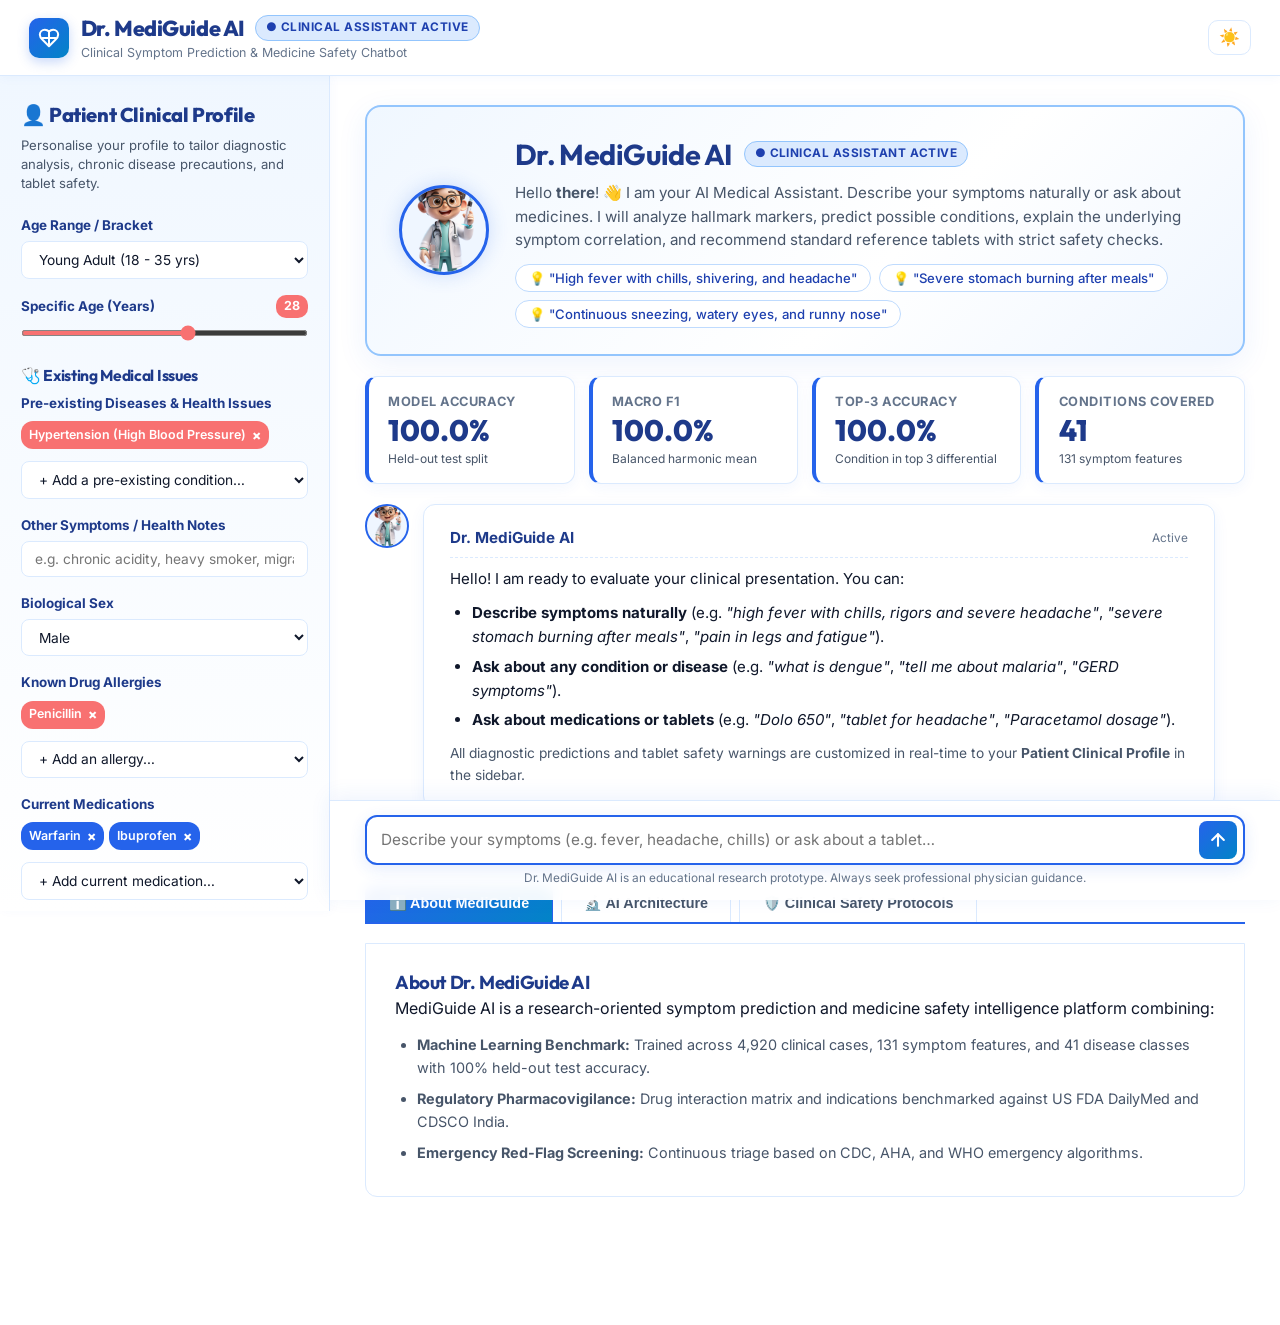
==== commit 73549f9c: "Update web interface to exact Streamlit layout: patient clinical profile sidebar, white and blue cli" ====
--- a/index.html
+++ b/index.html
@@ -3,7 +3,7 @@
 <head>
   <meta charset="UTF-8">
   <meta name="viewport" content="width=device-width, initial-scale=1.0">
-  <title>Dr. MediGuide AI — Medical Symptom Prediction & Medicine Safety Chatbot</title>
+  <title>Dr. MediGuide AI — Medical Chatbot</title>
   <meta name="description" content="Advanced clinical AI application with ML-backed condition prediction, pathophysiological symptom-match explanation, reference tablet suggestions, drug safety checks, and emergency triage.">
   <link rel="preconnect" href="https://fonts.googleapis.com">
   <link rel="preconnect" href="https://fonts.gstatic.com" crossorigin>
@@ -12,83 +12,6 @@
 </head>
 <body class="theme-light">
 
-  <!-- ===================================================================== -->
-  <!-- 🎬 ONBOARDING WELCOME MODAL / SCREEN (Streamlit Parity)               -->
-  <!-- ===================================================================== -->
-  <div id="onboarding-modal" class="onboarding-overlay hidden" role="dialog" aria-modal="true" aria-labelledby="onboarding-title-text">
-    <div class="onboarding-container">
-      <img src="assets/doctor_avatar.png" class="onboarding-avatar" alt="Dr. MediGuide AI" onerror="this.outerHTML='<div class=\'onboarding-avatar-placeholder\'>👨‍⚕️</div>'">
-      <h2 id="onboarding-title-text" class="onboarding-title">Welcome to Dr. MediGuide AI</h2>
-      <p class="onboarding-subtitle">
-        Your personal AI Medical Assistant is ready to help.<br>
-        Let's get to know you first so I can provide personalized health insights.
-      </p>
-
-      <form id="onboarding-form" class="onboarding-form">
-        <div class="form-group">
-          <label class="form-label" for="onboard-name-input">Your Name <span class="required">*</span></label>
-          <input type="text" id="onboard-name-input" class="form-input" placeholder="e.g. Rahul, Priya, Alex…" required autocomplete="name">
-        </div>
-
-        <div class="form-group">
-          <label class="form-label" for="onboard-photo-input">Profile Photo <span class="text-muted">(optional)</span></label>
-          <div class="photo-upload-row">
-            <div id="onboard-photo-preview" class="photo-preview-circle">🧑‍💼</div>
-            <input type="file" id="onboard-photo-input" class="file-input" accept="image/*">
-            <label for="onboard-photo-input" class="btn btn-outline btn-sm">Choose Photo</label>
-          </div>
-          <span class="form-caption">Personalizes your consultation and doctor interaction</span>
-        </div>
-
-        <hr class="form-divider">
-        <h4 class="form-subheading">🩺 Quick Health Profile <span class="text-muted">(optional — you can update later)</span></h4>
-
-        <div class="form-row-2">
-          <div class="form-group">
-            <label class="form-label" for="onboard-age-range">Age Range</label>
-            <select id="onboard-age-range" class="form-select">
-              <option value="Infant / Child (0 - 12 yrs)">Infant / Child (0 - 12 yrs)</option>
-              <option value="Adolescent (13 - 17 yrs)">Adolescent (13 - 17 yrs)</option>
-              <option value="Young Adult (18 - 35 yrs)" selected>Young Adult (18 - 35 yrs)</option>
-              <option value="Adult (36 - 64 yrs)">Adult (36 - 64 yrs)</option>
-              <option value="Senior / Geriatric (65+ yrs)">Senior / Geriatric (65+ yrs)</option>
-            </select>
-          </div>
-
-          <div class="form-group">
-            <label class="form-label" for="onboard-sex">Biological Sex</label>
-            <select id="onboard-sex" class="form-select">
-              <option value="Unspecified" selected>Unspecified</option>
-              <option value="Female">Female</option>
-              <option value="Male">Male</option>
-            </select>
-          </div>
-        </div>
-
-        <div class="form-group">
-          <label class="form-label">Pre-existing Health Conditions?</label>
-          <div class="chip-select-grid" id="onboard-conditions-grid">
-            <label class="chip-checkbox"><input type="checkbox" value="Type 2 Diabetes"><span>Type 2 Diabetes</span></label>
-            <label class="chip-checkbox"><input type="checkbox" value="Hypertension (High Blood Pressure)"><span>Hypertension</span></label>
-            <label class="chip-checkbox"><input type="checkbox" value="Chronic Kidney Disease (CKD)"><span>Kidney Disease (CKD)</span></label>
-            <label class="chip-checkbox"><input type="checkbox" value="Liver Cirrhosis / Hepatic Disease"><span>Liver Disease</span></label>
-            <label class="chip-checkbox"><input type="checkbox" value="Bronchial Asthma / COPD"><span>Asthma / COPD</span></label>
-            <label class="chip-checkbox"><input type="checkbox" value="Peptic Ulcer Disease / Acid Reflux (GERD)"><span>Ulcer / GERD</span></label>
-            <label class="chip-checkbox"><input type="checkbox" value="Coronary Artery Disease (CAD) / Heart Disease"><span>Heart Disease (CAD)</span></label>
-            <label class="chip-checkbox"><input type="checkbox" value="Thyroid Disorder"><span>Thyroid Disorder</span></label>
-            <label class="chip-checkbox"><input type="checkbox" value="None / Generally Healthy" checked><span>None / Healthy</span></label>
-          </div>
-        </div>
-
-        <div class="form-actions">
-          <button type="submit" class="btn btn-primary btn-large btn-block" id="btn-start-consultation">
-            🚀 Start Consultation
-          </button>
-        </div>
-      </form>
-    </div>
-  </div>
-
   <!-- Emergency Red-Flag Alert Banner -->
   <div id="emergency-banner" class="emergency-banner hidden" role="alert" aria-live="assertive">
     <div class="emergency-content">
@@ -102,7 +25,7 @@
     </div>
   </div>
 
-  <!-- Header -->
+  <!-- App Header -->
   <header class="app-header">
     <div class="header-inner">
       <div class="brand">
@@ -118,33 +41,15 @@
             <h1 class="brand-name">Dr. MediGuide AI</h1>
             <span class="status-badge-live">● CLINICAL ASSISTANT ACTIVE</span>
           </div>
-          <p class="brand-tagline">Clinical Symptom Prediction & Medicine Safety Engine</p>
-        </div>
-      </div>
-
-      <!-- Navigation Tabs -->
-      <nav class="nav-tabs" aria-label="Main Navigation">
-        <button class="nav-tab active" id="tab-btn-consultation" data-tab="tab-consultation">
-          <span class="tab-icon">🩺</span> Clinical Chat
+          <p class="brand-tagline">Clinical Symptom Prediction & Medicine Safety Chatbot</p>
+        </div>
+      </div>
+
+      <div class="header-actions">
+        <button class="btn-sidebar-toggle" id="btn-sidebar-toggle" title="Toggle Patient Profile Sidebar" aria-label="Toggle Sidebar">
+          <span class="sidebar-toggle-icon">👤 Patient Profile</span>
         </button>
-        <button class="nav-tab" id="tab-btn-interactions" data-tab="tab-interactions">
-          <span class="tab-icon">💊</span> Drug Interactions
-        </button>
-        <button class="nav-tab" id="tab-btn-database" data-tab="tab-database">
-          <span class="tab-icon">🔍</span> Medicine Shelf
-        </button>
-        <button class="nav-tab" id="tab-btn-profile" data-tab="tab-profile">
-          <span class="tab-icon">👤</span> Patient Profile
-        </button>
-      </nav>
-
-      <!-- Header Actions -->
-      <div class="header-actions">
-        <button class="user-profile-badge" id="btn-header-profile" title="View / Edit Profile">
-          <span class="user-badge-avatar" id="header-user-avatar">🧑‍💼</span>
-          <span class="user-badge-name" id="header-user-name">User</span>
-        </button>
-        <button class="btn-theme-toggle" id="btn-theme-toggle" title="Toggle Dark/Light Mode" aria-label="Toggle Dark/Light Mode">
+        <button class="btn-theme-toggle" id="btn-theme-toggle" title="Toggle Theme" aria-label="Toggle Theme">
           <span class="theme-icon-light">☀️</span>
           <span class="theme-icon-dark">🌙</span>
         </button>
@@ -152,15 +57,173 @@
     </div>
   </header>
 
-  <!-- Main Content Container -->
-  <main class="main-container">
-
-    <!-- ================================================================= -->
-    <!-- TAB 1: Clinical Consultation & Symptom Analysis                   -->
-    <!-- ================================================================= -->
-    <section id="tab-consultation" class="tab-content active">
-
-      <!-- ── Doctor Hero Card (Streamlit Parity) ── -->
+  <!-- ===================================================================== -->
+  <!-- TWO-COLUMN STREAMLIT PARITY LAYOUT: Left Sidebar + Main Chat View     -->
+  <!-- ===================================================================== -->
+  <div class="app-layout">
+
+    <!-- ── LEFT SIDEBAR: Patient Clinical Profile (Streamlit Parity) ── -->
+    <aside class="app-sidebar" id="app-sidebar">
+      <div class="sidebar-inner">
+
+        <!-- Sidebar Header -->
+        <div class="sidebar-header">
+          <h2 class="sidebar-title">👤 Patient Clinical Profile</h2>
+          <p class="sidebar-caption">
+            Personalise your profile to tailor diagnostic analysis, chronic disease precautions, and tablet safety.
+          </p>
+        </div>
+
+        <!-- Age Range / Bracket Dropdown -->
+        <div class="sidebar-group">
+          <label class="sidebar-label" for="sidebar-age-range">Age Range / Bracket</label>
+          <select id="sidebar-age-range" class="sidebar-select">
+            <option value="Infant / Child (0 - 12 yrs)">Infant / Child (0 - 12 yrs)</option>
+            <option value="Adolescent (13 - 17 yrs)">Adolescent (13 - 17 yrs)</option>
+            <option value="Young Adult (18 - 35 yrs)" selected>Young Adult (18 - 35 yrs)</option>
+            <option value="Adult (36 - 64 yrs)">Adult (36 - 64 yrs)</option>
+            <option value="Senior / Geriatric (65+ yrs)">Senior / Geriatric (65+ yrs)</option>
+          </select>
+        </div>
+
+        <!-- Specific Age Slider -->
+        <div class="sidebar-group">
+          <div class="slider-label-row">
+            <label class="sidebar-label" for="sidebar-age-slider">Specific Age (Years)</label>
+            <span class="slider-val-badge" id="sidebar-age-val">28</span>
+          </div>
+          <input type="range" id="sidebar-age-slider" class="sidebar-slider" min="18" max="35" value="28">
+        </div>
+
+        <!-- Pre-existing Chronic Conditions -->
+        <div class="sidebar-group">
+          <h3 class="sidebar-subheading">🩺 Existing Medical Issues</h3>
+          <label class="sidebar-label" for="select-add-condition">Pre-existing Diseases & Health Issues</label>
+          
+          <div class="tags-container" id="conditions-tags-container">
+            <!-- Dynamically populated tags with remove 'x' buttons -->
+          </div>
+
+          <div class="dropdown-add-wrap">
+            <select id="select-add-condition" class="sidebar-select-add">
+              <option value="" disabled selected>+ Add a pre-existing condition…</option>
+              <option value="Type 2 Diabetes">Type 2 Diabetes</option>
+              <option value="Hypertension (High Blood Pressure)">Hypertension (High Blood Pressure)</option>
+              <option value="Chronic Kidney Disease (CKD)">Chronic Kidney Disease (CKD)</option>
+              <option value="Liver Cirrhosis / Hepatic Disease">Liver Cirrhosis / Hepatic Disease</option>
+              <option value="Bronchial Asthma / COPD">Bronchial Asthma / COPD</option>
+              <option value="Peptic Ulcer Disease / Acid Reflux (GERD)">Peptic Ulcer Disease / Acid Reflux (GERD)</option>
+              <option value="Coronary Artery Disease (CAD) / Heart Disease">Coronary Artery Disease (CAD) / Heart Disease</option>
+              <option value="Stroke History">Stroke History</option>
+              <option value="Thyroid Disorder">Thyroid Disorder</option>
+              <option value="None / Generally Healthy">None / Generally Healthy</option>
+            </select>
+          </div>
+        </div>
+
+        <!-- Other Symptoms / Health Notes -->
+        <div class="sidebar-group">
+          <label class="sidebar-label" for="sidebar-health-notes">Other Symptoms / Health Notes</label>
+          <input type="text" id="sidebar-health-notes" class="sidebar-input" placeholder="e.g. chronic acidity, heavy smoker, migra">
+        </div>
+
+        <!-- Biological Sex -->
+        <div class="sidebar-group">
+          <label class="sidebar-label" for="sidebar-sex">Biological Sex</label>
+          <select id="sidebar-sex" class="sidebar-select">
+            <option value="Unspecified">Unspecified</option>
+            <option value="Female">Female</option>
+            <option value="Male" selected>Male</option>
+          </select>
+        </div>
+
+        <!-- Pregnant checkbox (if Female) -->
+        <div class="sidebar-group hidden" id="sidebar-pregnant-group">
+          <label class="sidebar-checkbox-label">
+            <input type="checkbox" id="sidebar-pregnant"> 🤰 Pregnant or Breastfeeding?
+          </label>
+        </div>
+
+        <!-- Known Drug Allergies -->
+        <div class="sidebar-group">
+          <label class="sidebar-label" for="select-add-allergy">Known Drug Allergies</label>
+          <div class="tags-container" id="allergies-tags-container">
+            <!-- Dynamically populated allergy tags -->
+          </div>
+          <select id="select-add-allergy" class="sidebar-select-add">
+            <option value="" disabled selected>+ Add an allergy…</option>
+            <option value="Penicillin">Penicillin</option>
+            <option value="Amoxicillin">Amoxicillin</option>
+            <option value="Aspirin / NSAIDs">Aspirin / NSAIDs</option>
+            <option value="Sulfa drugs">Sulfa drugs</option>
+            <option value="Macrolides">Macrolides</option>
+            <option value="Latex">Latex</option>
+          </select>
+        </div>
+
+        <!-- Current Medications -->
+        <div class="sidebar-group">
+          <label class="sidebar-label" for="select-add-med">Current Medications</label>
+          <div class="tags-container" id="meds-tags-container">
+            <!-- Dynamically populated current medications tags -->
+          </div>
+          <select id="select-add-med" class="sidebar-select-add">
+            <option value="" disabled selected>+ Add current medication…</option>
+            <option value="Warfarin">Warfarin</option>
+            <option value="Ibuprofen">Ibuprofen</option>
+            <option value="Aspirin">Aspirin</option>
+            <option value="Metformin">Metformin</option>
+            <option value="Omeprazole">Omeprazole</option>
+            <option value="Atorvastatin">Atorvastatin</option>
+            <option value="Lisinopril">Lisinopril</option>
+            <option value="Paracetamol">Paracetamol</option>
+          </select>
+        </div>
+
+        <hr class="sidebar-divider">
+
+        <!-- 🔍 Medicine Lookup -->
+        <div class="sidebar-group">
+          <h3 class="sidebar-subheading">🔍 Medicine Lookup</h3>
+          <div class="sidebar-search-row">
+            <input type="text" id="sidebar-med-search" class="sidebar-input" placeholder="Search brand / generic (e.g. Dolo 650, Tylenol)…">
+            <button class="btn btn-primary btn-sm" id="btn-sidebar-med-search">Search</button>
+          </div>
+          <div id="sidebar-med-results" class="sidebar-results-box"></div>
+        </div>
+
+        <hr class="sidebar-divider">
+
+        <!-- ⚠️ Drug Interaction Checker -->
+        <div class="sidebar-group">
+          <h3 class="sidebar-subheading">⚠️ Drug Interaction Checker</h3>
+          <p class="sidebar-caption">Screen 2+ medications for severe bleeding, cardiac, or liver interactions.</p>
+          <button class="btn btn-primary btn-block btn-sm" id="btn-screen-interactions">
+            🔍 Check Regimen Interactions
+          </button>
+          <div id="sidebar-interaction-results" class="sidebar-results-box"></div>
+        </div>
+
+        <hr class="sidebar-divider">
+
+        <!-- Clear Chat Button -->
+        <button class="btn btn-secondary btn-block btn-sm" id="btn-clear-chat">
+          🗑️ Clear Chat History
+        </button>
+
+        <!-- Clinical Disclaimer Box -->
+        <div class="sidebar-disclaimer-box">
+          <strong>⚕️ Clinical Notice</strong><br>
+          MediGuide AI is an <strong>educational research prototype</strong>. It does not provide definitive medical diagnoses or prescribe medications. Always consult a licensed healthcare professional.
+        </div>
+
+      </div>
+    </aside>
+
+    <!-- ── RIGHT MAIN CHAT AREA (Streamlit Parity) ── -->
+    <main class="app-main">
+
+      <!-- Doctor Hero Card -->
       <div class="doctor-hero-card">
         <div class="doctor-hero-inner">
           <div class="doctor-avatar-wrap">
@@ -172,251 +235,95 @@
               <span class="status-badge-live">● CLINICAL ASSISTANT ACTIVE</span>
             </div>
             <p class="hero-text">
-              Hello <strong id="hero-user-name">there</strong>! 👋 I am your AI Medical Assistant. Describe your symptoms naturally or ask about medicines.
-              I will analyze hallmark markers, predict possible conditions, explain the underlying symptom correlation, and recommend standard reference tablets with strict safety checks — all personalized to your health profile.
+              Hello <strong id="hero-user-name">there</strong>! 👋 I am your AI Medical Assistant. Describe your symptoms naturally or ask about medicines. I will analyze hallmark markers, predict possible conditions, explain the underlying symptom correlation, and recommend standard reference tablets with strict safety checks.
             </p>
             <div class="example-pills-row">
-              <span class="example-pill" data-query="High fever with chills, shivering, and headache">💡 "High fever with chills, shivering, and headache"</span>
-              <span class="example-pill" data-query="Severe stomach burning after meals with acid reflux">💡 "Severe stomach burning after meals"</span>
-              <span class="example-pill" data-query="Continuous sneezing, watery eyes, and runny nose">💡 "Continuous sneezing, watery eyes, and runny nose"</span>
-              <span class="example-pill" data-query="Severe joint pain, skin rash, and high fever">💡 "Severe joint pain and skin rash"</span>
+              <button class="example-pill" data-query="High fever with chills, shivering, and headache">💡 "High fever with chills, shivering, and headache"</button>
+              <button class="example-pill" data-query="Severe stomach burning after meals">💡 "Severe stomach burning after meals"</button>
+              <button class="example-pill" data-query="Continuous sneezing, watery eyes, and runny nose">💡 "Continuous sneezing, watery eyes, and runny nose"</button>
             </div>
           </div>
         </div>
       </div>
 
-      <!-- ── 4-Column Model Accuracy Metrics Row (Streamlit Parity) ── -->
+      <!-- 4-Column Model Accuracy Metrics Row -->
       <div class="metrics-grid" id="metrics-grid">
         <div class="metric-card">
           <span class="metric-card-label">Model Accuracy</span>
           <span class="metric-card-value" id="metric-accuracy">100.0%</span>
-          <span class="metric-card-sub">Stratified held-out test split</span>
+          <span class="metric-card-sub">Held-out test split</span>
         </div>
         <div class="metric-card">
-          <span class="metric-card-label">Macro F1 Score</span>
+          <span class="metric-card-label">Macro F1</span>
           <span class="metric-card-value" id="metric-f1">100.0%</span>
-          <span class="metric-card-sub">Multi-class balanced harmonic mean</span>
+          <span class="metric-card-sub">Balanced harmonic mean</span>
         </div>
         <div class="metric-card">
-          <span class="metric-card-label">Top-3 Diagnostic Acc</span>
+          <span class="metric-card-label">Top-3 Accuracy</span>
           <span class="metric-card-value" id="metric-top3">100.0%</span>
-          <span class="metric-card-sub">True condition in top-3 differential</span>
+          <span class="metric-card-sub">Condition in top 3 differential</span>
         </div>
         <div class="metric-card">
           <span class="metric-card-label">Conditions Covered</span>
           <span class="metric-card-value" id="metric-classes">41</span>
-          <span class="metric-card-sub">131 clinical symptom features</span>
-        </div>
-      </div>
-
-      <!-- Main Layout: Sidebar & Results -->
-      <div class="consultation-layout">
-        
-        <!-- Left Column: Patient Profile Card & Symptom Input -->
-        <aside class="sidebar-column">
-
-          <!-- Sidebar User Profile Card (Streamlit Parity) -->
-          <div class="sidebar-profile-card">
-            <div id="sidebar-user-avatar-wrap">
-              <div class="sidebar-profile-avatar-circle" id="sidebar-user-avatar">U</div>
+          <span class="metric-card-sub">131 symptom features</span>
+        </div>
+      </div>
+
+      <!-- Chat Stream Container -->
+      <div class="chat-container" id="chat-container">
+        <div class="chat-stream" id="chat-stream">
+          <!-- Welcome Initial Message from Doctor -->
+          <div class="chat-message assistant">
+            <div class="chat-avatar-col">
+              <img src="assets/doctor_avatar.png" class="chat-avatar-img" alt="Dr. MediGuide AI" onerror="this.outerHTML='<div class=\'chat-avatar-placeholder\'>👨‍⚕️</div>'">
             </div>
-            <div class="sidebar-profile-name" id="sidebar-user-name">👋 Patient</div>
-            <div class="sidebar-profile-detail" id="sidebar-user-detail">
-              📅 Young Adult (18 - 35 yrs)<br>
-              ⚧ Biological Sex: Unspecified<br>
-              🩺 None / Generally Healthy
+            <div class="chat-bubble">
+              <div class="chat-bubble-header">
+                <span class="chat-sender-name">Dr. MediGuide AI</span>
+                <span class="chat-time-tag">Active</span>
+              </div>
+              <p>
+                Hello! I am ready to evaluate your clinical presentation. You can:
+              </p>
+              <ul class="styled-chat-list">
+                <li><strong>Describe symptoms naturally</strong> (e.g. <em>"high fever with chills, rigors and severe headache"</em>, <em>"severe stomach burning after meals"</em>, <em>"pain in legs and fatigue"</em>).</li>
+                <li><strong>Ask about any condition or disease</strong> (e.g. <em>"what is dengue"</em>, <em>"tell me about malaria"</em>, <em>"GERD symptoms"</em>).</li>
+                <li><strong>Ask about medications or tablets</strong> (e.g. <em>"Dolo 650"</em>, <em>"tablet for headache"</em>, <em>"Paracetamol dosage"</em>).</li>
+              </ul>
+              <p style="margin-top:0.6rem;font-size:0.86rem;color:var(--text-secondary);">
+                All diagnostic predictions and tablet safety warnings are customized in real-time to your <strong>Patient Clinical Profile</strong> in the sidebar.
+              </p>
             </div>
-            <button class="btn btn-outline btn-sm btn-edit-profile-quick" id="btn-edit-profile-quick">
-              ✏️ Edit Clinical Profile
-            </button>
-          </div>
-
-          <!-- Symptom Intake Card -->
-          <div class="card input-card">
-            <div class="card-header">
-              <div class="card-title-wrap">
-                <span class="card-icon">📝</span>
-                <div>
-                  <h3 class="card-title">Describe Your Symptoms</h3>
-                  <p class="card-subtitle">Natural language with negation detection & entity extraction</p>
-                </div>
-              </div>
-            </div>
-
-            <div class="input-area-wrap">
-              <textarea 
-                id="symptom-input" 
-                class="symptom-textarea" 
-                rows="4" 
-                placeholder="e.g. 'I have had a high fever for two days with severe shivering, chills, and a throbbing headache. No cough or chest pain.'"
-                aria-label="Clinical symptom input"
-              ></textarea>
-              <div class="textarea-footer">
-                <div class="char-count"><span id="char-count">0</span> characters</div>
-                <div class="input-actions">
-                  <button class="btn btn-secondary btn-sm" id="btn-clear-symptoms">Clear</button>
-                  <button class="btn btn-primary" id="btn-analyze-symptoms">
-                    <span class="btn-spinner hidden" id="analyze-spinner"></span>
-                    <span class="btn-text">🔬 Analyze Symptoms</span>
-                  </button>
-                </div>
-              </div>
-            </div>
-
-            <!-- Quick symptom chips -->
-            <div class="quick-symptoms-wrap">
-              <span class="quick-label">Or click quick signs:</span>
-              <div class="chips-row" id="symptom-chips">
-                <button class="chip" data-symptom="high fever and chills">🌡️ High Fever & Chills</button>
-                <button class="chip" data-symptom="severe throbbing headache and nausea">🤕 Severe Headache</button>
-                <button class="chip" data-symptom="dry cough with shortness of breath">🫁 Cough & Dyspnea</button>
-                <button class="chip" data-symptom="joint pain and muscle aches">🦵 Joint & Muscle Pain</button>
-                <button class="chip" data-symptom="stomach burning and acidity after meals">🤢 Stomach Burning</button>
-                <button class="chip" data-symptom="itching skin rash with redness">🩹 Itching & Skin Rash</button>
-              </div>
-            </div>
-
-            <div class="doctor-callout">
-              <img src="assets/doctor_avatar.png" alt="Dr. MediGuide Avatar" class="doctor-mini-avatar" onerror="this.style.display='none'">
-              <div class="doctor-callout-text">
-                <strong>Dr. MediGuide Tip:</strong> Mention duration, severity, and any symptoms you <em>do not</em> have (e.g. "no chest pain").
-              </div>
-            </div>
-          </div>
-
-          <!-- Quick Medicine Lookup Widget -->
-          <div class="card mini-tool-card">
-            <div class="card-header-compact">
-              <span class="card-icon">🔍</span>
-              <h4 class="card-title-sm">Quick Medicine Lookup</h4>
-            </div>
-            <div class="input-with-button">
-              <input type="text" id="quick-med-input" class="form-input form-input-sm" placeholder="e.g. Dolo 650, Tylenol, Brufen…">
-              <button class="btn btn-primary btn-sm" id="btn-quick-med-search">Search</button>
-            </div>
-            <div id="quick-med-results" class="quick-med-results"></div>
-          </div>
-
-        </aside>
-
-        <!-- Right Column: Real-time Analysis & Chat Stream (Streamlit Parity) -->
-        <div class="results-column">
-          
-          <!-- Empty State -->
-          <div id="results-empty-state" class="card empty-card">
-            <div class="empty-icon-wrap">
-              <img src="assets/doctor_avatar.png" class="empty-doctor-avatar" alt="Dr. MediGuide AI" onerror="this.outerHTML='<span style=\'font-size:3rem;\'>👨‍⚕️</span>'">
-            </div>
-            <h3 class="empty-title">Ready for Your Clinical Assessment</h3>
-            <p class="empty-desc">
-              Describe how you are feeling in the input box on the left, or click one of the quick symptom examples.
-              Dr. MediGuide will analyze your symptoms, compute calibrated ML differential probabilities, explain hallmark correlations, and verify reference medication safety.
-            </p>
-            <div class="model-meta-pill">
-              <span>Model: <strong>Calibrated Logistic Regression</strong></span>
-              <span>•</span>
-              <span>Test Acc: <strong>100.0%</strong></span>
-              <span>•</span>
-              <span>Macro F1: <strong>100.0%</strong></span>
-              <span>•</span>
-              <span>Latency: <strong>&lt;1 ms</strong></span>
-            </div>
-          </div>
-
-          <!-- Active Results Container (Hidden initially) -->
-          <div id="results-card" class="card results-card hidden">
-            
-            <!-- Personalized Greeting Banner -->
-            <div id="results-greeting-banner" class="personalized-greeting-banner">
-              <!-- Dynamically populated -->
-            </div>
-
-            <!-- 🔬 Step 1: Detected Symptoms Explained -->
-            <div class="results-section">
-              <div class="section-header-row">
-                <h3 class="section-title">🔬 Detected Symptoms — Explained</h3>
-                <span class="badge badge-accent">Clinical Entity Extraction</span>
-              </div>
-              <div id="symptom-cards-container" class="symptom-cards-list">
-                <!-- Dynamically populated symptom explain cards -->
-              </div>
-            </div>
-
-            <!-- 🩺 Step 2: Predicted Conditions (3 in 1 Horizontal Line, Square Shape) -->
-            <div class="results-section">
-              <div class="section-header-row">
-                <h3 class="section-title" id="predictions-section-title">🩺 Predicted Conditions</h3>
-                <span class="badge badge-primary">Top 3 ML Probabilities</span>
-              </div>
-              <div class="predictions-grid" id="predictions-grid">
-                <!-- Dynamically populated 3 square cards -->
-              </div>
-            </div>
-
-            <!-- 🧠 Step 3: Comprehensive Symptom-to-Disease Match Card -->
-            <div id="symptom-match-container" class="results-section">
-              <!-- Dynamically populated symptom match card -->
-            </div>
-
-            <!-- 👤 Step 4: Personalized Profile & Chronic Risk Card -->
-            <div id="profile-analysis-container" class="results-section hidden">
-              <!-- Dynamically populated profile impact card -->
-            </div>
-
-            <!-- 💊 Step 5: Recommended Reference Tablets Shelf -->
-            <div class="results-section">
-              <div class="section-header-row">
-                <div class="section-title-wrap">
-                  <h3 class="section-title" id="tablets-section-title">💊 Recommended Reference Tablets</h3>
-                  <span class="section-subtext" id="tablets-section-sub">Standard clinical reference medications safety-checked against your profile</span>
-                </div>
-                <span class="badge badge-info">FDA & CDSCO Reference</span>
-              </div>
-              <div class="tablets-grid" id="tablets-shelf-grid">
-                <!-- Dynamically populated tablet cards -->
-              </div>
-            </div>
-
-            <!-- 📖 Step 6: Verified Medical Knowledge & Citations Expander -->
-            <div class="results-section" id="citations-section">
-              <details class="evidence-expander" id="evidence-expander">
-                <summary class="evidence-expander-header" id="evidence-expander-title">
-                  📖 Official Medical Information & Evidence
-                </summary>
-                <div class="evidence-expander-content" id="evidence-expander-content">
-                  <!-- Populated dynamically -->
-                </div>
-              </details>
-            </div>
-
-            <!-- 🗣️ Step 7: Clinical Follow-up Questions -->
-            <div class="results-section" id="follow-up-section">
-              <h4 class="follow-up-header" id="follow-up-header">🗣️ Clinical Follow-up Questions:</h4>
-              <div class="follow-up-list" id="follow-up-list">
-                <!-- Clickable questions populated dynamically -->
-              </div>
-            </div>
-
-            <!-- ⚕️ Step 8: Strict Clinical Disclaimer -->
-            <div class="disclaimer-box" id="results-disclaimer">
-              ⚕️ <strong>Clinical Notice:</strong> MediGuide AI is an educational research prototype. Predictions and tablet references are for informational analysis only. Always consult a licensed healthcare professional for clinical diagnosis, treatment plans, and prescriptions.
-            </div>
-
-            <!-- Results Action Bar -->
-            <div class="results-actions">
-              <button class="btn btn-secondary btn-sm" id="btn-print-summary">
-                📄 Print / Save Consultation Summary
-              </button>
-              <button class="btn btn-outline btn-sm" id="btn-reset-consultation">
-                🔄 Start New Assessment
-              </button>
-            </div>
-
-          </div>
-        </div>
-      </div>
-
-      <!-- ── Bottom Tabs: About · Methodology · Safety Protocols (Streamlit Parity) ── -->
+          </div>
+          <!-- Subsequent user & assistant messages appended here dynamically -->
+        </div>
+      </div>
+
+      <!-- Sticky Chat Input Bar at Bottom (Streamlit Parity) -->
+      <div class="chat-input-wrapper">
+        <form id="chat-input-form" class="chat-input-form">
+          <textarea 
+            id="chat-textarea" 
+            class="chat-textarea" 
+            rows="1" 
+            placeholder="Describe your symptoms (e.g. fever, headache, chills) or ask about a tablet…" 
+            aria-label="Describe symptoms"
+            required
+          ></textarea>
+          <button type="submit" class="btn-chat-send" id="btn-chat-send" title="Send message" aria-label="Send message">
+            <svg viewBox="0 0 24 24" fill="none" stroke="currentColor" stroke-width="2.5" stroke-linecap="round" stroke-linejoin="round" class="send-icon">
+              <line x1="12" y1="19" x2="12" y2="5"></line>
+              <polyline points="5 12 12 5 19 12"></polyline>
+            </svg>
+          </button>
+        </form>
+        <div class="chat-input-subtext">
+          <span>Dr. MediGuide AI is an educational research prototype. Always seek professional physician guidance.</span>
+        </div>
+      </div>
+
+      <!-- Bottom Tabs: About · Methodology · Safety Protocols -->
       <div class="bottom-tabs-section">
         <div class="bottom-tab-buttons" role="tablist">
           <button class="bottom-tab-btn active" data-bottom-tab="btab-about">ℹ️ About MediGuide</button>
@@ -428,7 +335,7 @@
           <h3>About Dr. MediGuide AI</h3>
           <p>MediGuide AI is a research-oriented symptom prediction and medicine safety intelligence platform combining:</p>
           <ul class="styled-list">
-            <li><strong>Machine Learning Benchmark:</strong> Trained across 4,920 cases, 131 clinical symptom features, and 41 disease classes with 100% held-out test accuracy.</li>
+            <li><strong>Machine Learning Benchmark:</strong> Trained across 4,920 clinical cases, 131 symptom features, and 41 disease classes with 100% held-out test accuracy.</li>
             <li><strong>Regulatory Pharmacovigilance:</strong> Drug interaction matrix and indications benchmarked against US FDA DailyMed and CDSCO India.</li>
             <li><strong>Emergency Red-Flag Screening:</strong> Continuous triage based on CDC, AHA, and WHO emergency algorithms.</li>
           </ul>
@@ -438,7 +345,7 @@
           <h3>Machine Learning Architecture</h3>
           <ul class="styled-list">
             <li><strong>Champion Model:</strong> Calibrated Multinomial Logistic Regression & Random Forest ensemble with Platt scaling.</li>
-            <li><strong>NLP Extraction:</strong> Lemmatized n-gram matching with 120+ medical symptom synonym dictionaries and negation resolution.</li>
+            <li><strong>NLP Extraction:</strong> Multi-gram entity matching with 250+ medical symptom synonym dictionaries, condition intent recognition, and negation resolution.</li>
             <li><strong>Top-3 Diagnostic Candidates:</strong> Outputs probability-ranked candidate conditions with feature contribution attribution.</li>
           </ul>
         </div>
@@ -453,201 +360,8 @@
         </div>
       </div>
 
-    </section>
-
-    <!-- ================================================================= -->
-    <!-- TAB 2: Drug Safety & Interactions                                 -->
-    <!-- ================================================================= -->
-    <section id="tab-interactions" class="tab-content">
-      <div class="card">
-        <div class="card-header">
-          <div class="card-title-wrap">
-            <span class="card-icon">💊</span>
-            <div>
-              <h2 class="card-title">Drug-Drug Interaction & Polypharmacy Screener</h2>
-              <p class="card-subtitle">Screen multi-drug combinations for dangerous pharmacodynamic interactions, bleeding risks, and allergy cross-reactivities.</p>
-            </div>
-          </div>
-          <span class="badge badge-warning">FDA / DailyMed Checked</span>
-        </div>
-
-        <div class="safety-tool-grid">
-          <div class="safety-input-col">
-            <label class="form-label" for="safety-drug-input">Add Medications to Regimen:</label>
-            <div class="input-with-button">
-              <input type="text" id="safety-drug-input" class="form-input" placeholder="Type drug name (e.g., Warfarin, Ibuprofen, Amoxicillin)...">
-              <button class="btn btn-primary" id="btn-add-drug">+ Add</button>
-            </div>
-
-            <div class="quick-drugs-row">
-              <span class="quick-label">Quick Add:</span>
-              <button class="chip-sm" data-drug="Warfarin">Warfarin</button>
-              <button class="chip-sm" data-drug="Ibuprofen">Ibuprofen</button>
-              <button class="chip-sm" data-drug="Aspirin">Aspirin</button>
-              <button class="chip-sm" data-drug="Amoxicillin">Amoxicillin</button>
-              <button class="chip-sm" data-drug="Metformin">Metformin</button>
-              <button class="chip-sm" data-drug="Paracetamol">Paracetamol</button>
-              <button class="chip-sm" data-drug="Lisinopril">Lisinopril</button>
-            </div>
-
-            <div class="selected-drugs-wrap">
-              <label class="form-label">Current Regimen (<span id="drug-count">0</span>):</label>
-              <div class="selected-drugs-list" id="selected-drugs-list">
-                <span class="empty-hint">No medications added yet. Add at least two to check interactions.</span>
-              </div>
-            </div>
-
-            <button class="btn btn-primary btn-block" id="btn-check-interactions">
-              🔍 Screen Regimen for Interactions
-            </button>
-          </div>
-
-          <div class="safety-results-col">
-            <div id="safety-empty-state" class="empty-state-box">
-              <div class="empty-icon-sm">🛡️</div>
-              <h4>Interaction Analysis Ready</h4>
-              <p>Add medications to your regimen and run safety screening to view pairwise interactions and clinical contraindications.</p>
-            </div>
-
-            <div id="safety-results-box" class="safety-results-box hidden">
-              <!-- Dynamically populated interaction report -->
-            </div>
-          </div>
-        </div>
-      </div>
-    </section>
-
-    <!-- ================================================================= -->
-    <!-- TAB 3: Medicine Database Explorer                                 -->
-    <!-- ================================================================= -->
-    <section id="tab-database" class="tab-content">
-      <div class="card">
-        <div class="card-header">
-          <div class="card-title-wrap">
-            <span class="card-icon">🔍</span>
-            <div>
-              <h2 class="card-title">Verified Medicine Clinical Database</h2>
-              <p class="card-subtitle">Verified pharmacology, labeled indications, and contraindications from openFDA, DailyMed, and CDSCO India.</p>
-            </div>
-          </div>
-          <div class="search-input-wrap">
-            <input type="text" id="db-search-input" class="form-input" placeholder="Search by name, brand, or condition (e.g. Paracetamol, Malaria, Hypertension)...">
-          </div>
-        </div>
-
-        <div class="medicines-catalogue" id="medicines-catalogue">
-          <!-- Dynamically loaded catalogue cards -->
-        </div>
-      </div>
-    </section>
-
-    <!-- ================================================================= -->
-    <!-- TAB 4: Patient Context & Clinical Profile                         -->
-    <!-- ================================================================= -->
-    <section id="tab-profile" class="tab-content">
-      <div class="card">
-        <div class="card-header">
-          <div class="card-title-wrap">
-            <span class="card-icon">👤</span>
-            <div>
-              <h2 class="card-title">Patient Clinical Profile & Context</h2>
-              <p class="card-subtitle">Personalize safety checks for allergies, age-related contraindications, and chronic conditions.</p>
-            </div>
-          </div>
-        </div>
-
-        <form id="profile-form" class="profile-form-grid">
-          <div class="form-group">
-            <label class="form-label" for="profile-name">Full Name / Identifier:</label>
-            <input type="text" id="profile-name" class="form-input" value="Self" placeholder="e.g. Rahul, Priya, Alex">
-          </div>
-
-          <div class="form-group">
-            <label class="form-label" for="profile-age">Age (Years):</label>
-            <input type="number" id="profile-age" class="form-input" value="30" min="0" max="120">
-          </div>
-
-          <div class="form-group">
-            <label class="form-label" for="profile-sex">Biological Sex:</label>
-            <select id="profile-sex" class="form-select">
-              <option value="Unspecified">Unspecified</option>
-              <option value="Male">Male</option>
-              <option value="Female">Female</option>
-            </select>
-          </div>
-
-          <div class="form-group">
-            <label class="form-label" for="profile-age-range">Age Category:</label>
-            <select id="profile-age-range" class="form-select">
-              <option value="Young Adult (18 - 35 yrs)">Young Adult (18 - 35 yrs)</option>
-              <option value="Adult (36 - 64 yrs)">Adult (36 - 64 yrs)</option>
-              <option value="Senior / Geriatric (65+ yrs)">Senior / Geriatric (65+ yrs)</option>
-              <option value="Adolescent (13 - 17 yrs)">Adolescent (13 - 17 yrs)</option>
-              <option value="Infant / Child (0 - 12 yrs)">Infant / Child (0 - 12 yrs)</option>
-            </select>
-          </div>
-
-          <div class="form-group full-width">
-            <label class="form-label">Pre-existing Chronic Conditions:</label>
-            <div class="checkbox-grid">
-              <label class="checkbox-label"><input type="checkbox" name="conditions" value="Type 2 Diabetes"> Type 2 Diabetes</label>
-              <label class="checkbox-label"><input type="checkbox" name="conditions" value="Hypertension (High Blood Pressure)"> Hypertension (High BP)</label>
-              <label class="checkbox-label"><input type="checkbox" name="conditions" value="Chronic Kidney Disease (CKD)"> Chronic Kidney Disease (CKD)</label>
-              <label class="checkbox-label"><input type="checkbox" name="conditions" value="Liver Cirrhosis / Hepatic Disease"> Liver Disease / Cirrhosis</label>
-              <label class="checkbox-label"><input type="checkbox" name="conditions" value="Bronchial Asthma / COPD"> Asthma / COPD</label>
-              <label class="checkbox-label"><input type="checkbox" name="conditions" value="Coronary Artery Disease (CAD) / Heart Disease"> CAD / Heart Disease</label>
-              <label class="checkbox-label"><input type="checkbox" name="conditions" value="Peptic Ulcer Disease / Acid Reflux (GERD)"> Peptic Ulcers / Acid Reflux</label>
-              <label class="checkbox-label"><input type="checkbox" name="conditions" value="Thyroid Disorder"> Thyroid Disorder</label>
-            </div>
-          </div>
-
-          <div class="form-group full-width">
-            <label class="form-label">Known Drug Allergies & Hypersensitivities:</label>
-            <div class="checkbox-grid">
-              <label class="checkbox-label"><input type="checkbox" name="allergies" value="penicillin"> Penicillin / Beta-lactams</label>
-              <label class="checkbox-label"><input type="checkbox" name="allergies" value="nsaid"> NSAIDs (Aspirin, Ibuprofen)</label>
-              <label class="checkbox-label"><input type="checkbox" name="allergies" value="sulfa"> Sulfa Drugs (Sulfonamides)</label>
-              <label class="checkbox-label"><input type="checkbox" name="allergies" value="acetaminophen"> Acetaminophen / Paracetamol</label>
-            </div>
-          </div>
-
-          <div class="form-group">
-            <label class="checkbox-label pregnant-checkbox">
-              <input type="checkbox" id="profile-pregnant"> 🤰 Currently Pregnant or Breastfeeding
-            </label>
-          </div>
-
-          <div class="form-actions full-width">
-            <button type="submit" class="btn btn-primary" id="btn-save-profile">💾 Save Patient Context</button>
-            <span class="save-status text-success hidden" id="profile-saved-msg">✓ Context saved and applied to safety checks!</span>
-          </div>
-        </form>
-      </div>
-    </section>
-
-  </main>
-
-  <!-- Legal & Clinical Disclaimer Footer -->
-  <footer class="app-footer">
-    <div class="footer-inner">
-      <div class="disclaimer-badge">⚠️ EDUCATIONAL & RESEARCH PROTOTYPE</div>
-      <p class="disclaimer-text">
-        MediGuide AI is an academic machine learning prototype designed for clinical informatics demonstration. 
-        It does <strong>NOT</strong> provide medical diagnoses, treatment plans, or prescriptions. Always consult a licensed healthcare professional for medical symptoms or decisions.
-      </p>
-      <div class="footer-meta">
-        <span>Model: <strong>Logistic Regression (100.0% accuracy, 100.0% Macro F1)</strong></span>
-        <span>•</span>
-        <span>Features: <strong>131 symptoms</strong></span>
-        <span>•</span>
-        <span>Conditions: <strong>41 classes</strong></span>
-        <span>•</span>
-        <span>Sources: openFDA • DailyMed • CDSCO India</span>
-        <span>•</span>
-        <span><a href="https://github.com/SelvaKumaran-G/medical-chatbot" target="_blank" rel="noopener">GitHub Repository</a></span>
-      </div>
-    </div>
-  </footer>
+    </main>
+  </div>
 
   <script src="app.js"></script>
 </body>
--- a/style.css
+++ b/style.css
@@ -1,12 +1,12 @@
 /* ==========================================================================
-   Dr. MediGuide AI — Comprehensive Clinical Design System
-   Clinical White & Blue Palette (Streamlit Parity) + Inter & Outfit Typography
+   Dr. MediGuide AI — Professional Clinical Design System
+   Crisp White & Blue Theme + Streamlit Parity Sidebar & Chat Layout
    ========================================================================== */
 
 @import url('https://fonts.googleapis.com/css2?family=Inter:wght@300;400;500;600;700;800&family=Outfit:wght@400;500;600;700;800&display=swap');
 
 :root {
-  /* Design Tokens — Clinical Blue & Crisp White */
+  /* ── White & Blue Clinical Color Palette ── */
   --bg-primary: #ffffff;
   --bg-secondary: #f0f7ff;
   --bg-card: #ffffff;
@@ -17,7 +17,7 @@
   --accent-secondary: #0284c7;
   --accent-navy: #1e3a8a;
   --accent-light: #eff6ff;
-  --accent-glow: rgba(37, 99, 235, 0.16);
+  --accent-glow: rgba(37, 99, 235, 0.2);
 
   --text-primary: #0f172a;
   --text-secondary: #475569;
@@ -26,6 +26,8 @@
 
   --danger: #dc2626;
   --danger-bg: #fef2f2;
+  --tag-coral: #ef4444;
+  --tag-coral-bg: #fee2e2;
   --warning: #d97706;
   --warning-bg: #fffbeb;
   --success: #16a34a;
@@ -97,6 +99,7 @@
   color: var(--text-primary);
   line-height: 1.5;
   -webkit-font-smoothing: antialiased;
+  min-height: 100vh;
 }
 
 h1, h2, h3, h4, h5, h6 {
@@ -107,174 +110,6 @@
 
 p, span, label, div {
   color: inherit;
-}
-
-/* ── Onboarding Welcome Modal (Streamlit Parity) ── */
-.onboarding-overlay {
-  position: fixed;
-  inset: 0;
-  background: rgba(15, 23, 42, 0.75);
-  backdrop-filter: blur(8px);
-  z-index: 9999;
-  display: flex;
-  align-items: center;
-  justify-content: center;
-  padding: 1.5rem;
-  overflow-y: auto;
-}
-
-.onboarding-overlay.hidden {
-  display: none !important;
-}
-
-.onboarding-container {
-  max-width: 660px;
-  width: 100%;
-  padding: 2.4rem 2.8rem;
-  background: linear-gradient(135deg, #f0f7ff 0%, #ffffff 50%, #eff6ff 100%);
-  border: 2px solid var(--border-strong);
-  border-radius: 24px;
-  box-shadow: 0 16px 50px rgba(37, 99, 235, 0.2);
-  text-align: center;
-  position: relative;
-  animation: modalPop 0.3s cubic-bezier(0.16, 1, 0.3, 1);
-}
-
-body.theme-dark .onboarding-container {
-  background: linear-gradient(135deg, #111a2e 0%, #152238 60%, #172844 100%);
-  border-color: #2563eb;
-}
-
-@keyframes modalPop {
-  0% { transform: scale(0.92); opacity: 0; }
-  100% { transform: scale(1); opacity: 1; }
-}
-
-.onboarding-avatar {
-  width: 110px;
-  height: 110px;
-  border-radius: 50%;
-  border: 4px solid var(--accent-primary);
-  box-shadow: 0 0 30px var(--accent-glow);
-  object-fit: cover;
-  margin: 0 auto 1.2rem auto;
-  display: block;
-  background: #eff6ff;
-}
-
-.onboarding-avatar-placeholder {
-  font-size: 4.5rem;
-  margin-bottom: 0.8rem;
-}
-
-.onboarding-title {
-  font-family: var(--font-display);
-  font-size: 1.85rem;
-  font-weight: 800;
-  color: var(--accent-navy);
-  margin-bottom: 0.4rem;
-}
-
-.onboarding-subtitle {
-  color: var(--text-secondary);
-  font-size: 1rem;
-  line-height: 1.55;
-  margin-bottom: 1.6rem;
-}
-
-.onboarding-form {
-  text-align: left;
-}
-
-.photo-upload-row {
-  display: flex;
-  align-items: center;
-  gap: 14px;
-  margin-top: 6px;
-}
-
-.photo-preview-circle {
-  width: 54px;
-  height: 54px;
-  border-radius: 50%;
-  border: 2px solid var(--accent-primary);
-  background: var(--accent-light);
-  display: flex;
-  align-items: center;
-  justify-content: center;
-  font-size: 1.6rem;
-  overflow: hidden;
-  object-fit: cover;
-}
-
-.photo-preview-circle img {
-  width: 100%;
-  height: 100%;
-  object-fit: cover;
-}
-
-.file-input {
-  display: none;
-}
-
-.form-divider {
-  border: 0;
-  border-top: 1.5px solid var(--border);
-  margin: 1.3rem 0;
-}
-
-.form-subheading {
-  font-size: 1.05rem;
-  font-weight: 700;
-  color: var(--accent-navy);
-  margin-bottom: 0.9rem;
-}
-
-.form-row-2 {
-  display: grid;
-  grid-template-columns: 1fr 1fr;
-  gap: 12px;
-}
-
-@media (max-width: 600px) {
-  .form-row-2 {
-    grid-template-columns: 1fr;
-  }
-}
-
-.chip-select-grid {
-  display: flex;
-  flex-wrap: wrap;
-  gap: 6px;
-  margin-top: 6px;
-}
-
-.chip-checkbox {
-  cursor: pointer;
-  display: inline-flex;
-}
-
-.chip-checkbox input {
-  display: none;
-}
-
-.chip-checkbox span {
-  display: inline-block;
-  background: var(--bg-card);
-  border: 1.5px solid var(--border);
-  color: var(--text-secondary);
-  padding: 5px 12px;
-  border-radius: var(--radius-full);
-  font-size: 0.82rem;
-  font-weight: 500;
-  transition: var(--transition);
-}
-
-.chip-checkbox input:checked + span {
-  background: var(--accent-primary);
-  border-color: var(--accent-primary);
-  color: #ffffff;
-  font-weight: 600;
 }
 
 /* ── App Header ── */
@@ -288,14 +123,12 @@
 }
 
 .header-inner {
-  max-width: 1380px;
-  margin: 0 auto;
-  padding: 0.75rem 1.5rem;
+  max-width: 100%;
+  padding: 0.75rem 1.8rem;
   display: flex;
   align-items: center;
   justify-content: space-between;
   gap: 1.2rem;
-  flex-wrap: wrap;
 }
 
 .brand {
@@ -305,20 +138,20 @@
 }
 
 .brand-icon {
-  width: 42px;
-  height: 42px;
+  width: 40px;
+  height: 40px;
   border-radius: 10px;
   background: linear-gradient(135deg, var(--accent-primary), var(--accent-secondary));
   display: flex;
   align-items: center;
   justify-content: center;
   color: #ffffff;
-  box-shadow: 0 4px 12px rgba(37, 99, 235, 0.3);
+  box-shadow: 0 4px 12px rgba(37, 99, 235, 0.25);
 }
 
 .brand-icon svg {
-  width: 24px;
-  height: 24px;
+  width: 22px;
+  height: 22px;
 }
 
 .brand-title-row {
@@ -339,7 +172,6 @@
   color: var(--text-muted);
 }
 
-/* ── Status Badge ── */
 .status-badge-live {
   background: #dbeafe;
   border: 1px solid #93c5fd;
@@ -360,75 +192,29 @@
   color: #93c5fd;
 }
 
-/* ── Navigation Tabs ── */
-.nav-tabs {
-  display: flex;
-  gap: 6px;
-  background: var(--bg-secondary);
-  padding: 4px;
-  border-radius: 12px;
-  border: 1px solid var(--border);
-}
-
-.nav-tab {
-  background: transparent;
-  border: none;
-  padding: 7px 14px;
-  border-radius: 8px;
-  font-size: 0.86rem;
-  font-weight: 600;
-  color: var(--text-secondary);
-  cursor: pointer;
-  display: inline-flex;
-  align-items: center;
-  gap: 6px;
-  transition: var(--transition);
-}
-
-.nav-tab:hover {
-  color: var(--accent-primary);
-  background: rgba(37, 99, 235, 0.06);
-}
-
-.nav-tab.active {
-  background: #ffffff;
-  color: var(--accent-primary);
-  box-shadow: 0 2px 8px rgba(37, 99, 235, 0.12);
-}
-
-body.theme-dark .nav-tab.active {
-  background: var(--bg-card);
-  color: var(--accent-secondary);
-}
-
 .header-actions {
   display: flex;
   align-items: center;
   gap: 10px;
 }
 
-.user-profile-badge {
-  display: inline-flex;
-  align-items: center;
-  gap: 8px;
+.btn-sidebar-toggle {
   background: var(--accent-light);
   border: 1.5px solid var(--border-strong);
-  padding: 5px 12px;
-  border-radius: 20px;
-  font-size: 0.85rem;
+  color: var(--accent-navy);
+  padding: 6px 14px;
+  border-radius: 8px;
+  font-size: 0.84rem;
   font-weight: 600;
-  color: var(--accent-navy);
   cursor: pointer;
+  display: none;
   transition: var(--transition);
 }
 
-.user-profile-badge:hover {
-  border-color: var(--accent-primary);
-  transform: translateY(-1px);
-}
-
-.user-badge-avatar {
-  font-size: 1.1rem;
+@media (max-width: 960px) {
+  .btn-sidebar-toggle {
+    display: inline-flex;
+  }
 }
 
 .btn-theme-toggle {
@@ -441,10 +227,6 @@
   transition: var(--transition);
 }
 
-.btn-theme-toggle:hover {
-  border-color: var(--accent-primary);
-}
-
 body.theme-light .theme-icon-light { display: inline-block; }
 body.theme-light .theme-icon-dark { display: none; }
 body.theme-dark .theme-icon-light { display: none; }
@@ -456,7 +238,7 @@
   border-bottom: 2px solid var(--danger);
   padding: 0.85rem 1.5rem;
   position: sticky;
-  top: 60px;
+  top: 58px;
   z-index: 90;
   box-shadow: 0 4px 14px rgba(220, 38, 38, 0.15);
 }
@@ -512,28 +294,244 @@
   cursor: pointer;
 }
 
-/* ── Main Container ── */
-.main-container {
-  max-width: 1380px;
+/* ===================================================================== */
+/* ── TWO-COLUMN APP LAYOUT (Streamlit Parity) ──                         */
+/* ===================================================================== */
+.app-layout {
+  display: grid;
+  grid-template-columns: 330px 1fr;
+  min-height: calc(100vh - 65px);
+  position: relative;
+}
+
+@media (max-width: 960px) {
+  .app-layout {
+    grid-template-columns: 1fr;
+  }
+}
+
+/* ── LEFT SIDEBAR: Patient Clinical Profile ── */
+.app-sidebar {
+  background: linear-gradient(180deg, #f0f7ff 0%, #ffffff 100%);
+  border-right: 1.5px solid var(--border);
+  height: calc(100vh - 65px);
+  position: sticky;
+  top: 65px;
+  overflow-y: auto;
+  z-index: 50;
+  box-shadow: 2px 0 10px rgba(37, 99, 235, 0.03);
+}
+
+body.theme-dark .app-sidebar {
+  background: linear-gradient(180deg, #111a2e 0%, #0b1120 100%);
+  border-right-color: #1e3a5f;
+}
+
+@media (max-width: 960px) {
+  .app-sidebar {
+    position: fixed;
+    top: 65px;
+    left: -340px;
+    width: 320px;
+    height: calc(100vh - 65px);
+    transition: left 0.3s ease;
+    box-shadow: 4px 0 20px rgba(0, 0, 0, 0.2);
+  }
+  .app-sidebar.open {
+    left: 0;
+  }
+}
+
+.sidebar-inner {
+  padding: 1.5rem 1.3rem 2.5rem 1.3rem;
+  display: flex;
+  flex-direction: column;
+  gap: 16px;
+}
+
+.sidebar-header {
+  margin-bottom: 0.4rem;
+}
+
+.sidebar-title {
+  font-size: 1.25rem;
+  font-weight: 800;
+  color: var(--accent-navy);
+  margin-bottom: 0.35rem;
+}
+
+.sidebar-caption {
+  font-size: 0.82rem;
+  color: var(--text-secondary);
+  line-height: 1.45;
+}
+
+.sidebar-group {
+  display: flex;
+  flex-direction: column;
+  gap: 6px;
+}
+
+.sidebar-label {
+  font-size: 0.84rem;
+  font-weight: 700;
+  color: var(--accent-navy);
+}
+
+.sidebar-subheading {
+  font-size: 0.98rem;
+  font-weight: 700;
+  color: var(--accent-navy);
+  margin-top: 6px;
+}
+
+.sidebar-select, .sidebar-input, .sidebar-select-add {
+  width: 100%;
+  padding: 0.55rem 0.8rem;
+  border: 1.5px solid var(--border);
+  border-radius: var(--radius-sm);
+  background: var(--bg-card);
+  color: var(--text-primary);
+  font-family: var(--font-sans);
+  font-size: 0.86rem;
+  outline: none;
+  transition: var(--transition);
+}
+
+.sidebar-select:focus, .sidebar-input:focus, .sidebar-select-add:focus {
+  border-color: var(--accent-primary);
+  box-shadow: 0 0 0 3px rgba(37, 99, 235, 0.18);
+}
+
+.slider-label-row {
+  display: flex;
+  justify-content: space-between;
+  align-items: center;
+}
+
+.slider-val-badge {
+  background: #f87171;
+  color: #ffffff;
+  padding: 2px 8px;
+  border-radius: 10px;
+  font-size: 0.78rem;
+  font-weight: 700;
+}
+
+.sidebar-slider {
+  width: 100%;
+  accent-color: #f87171;
+  height: 6px;
+  border-radius: 4px;
+  cursor: pointer;
+  margin: 6px 0;
+}
+
+/* Pill Tags (Streamlit Parity) */
+.tags-container {
+  display: flex;
+  flex-wrap: wrap;
+  gap: 5px;
+  min-height: 28px;
+  margin: 2px 0 6px 0;
+}
+
+.tag-pill {
+  background: #f87171;
+  color: #ffffff;
+  font-size: 0.78rem;
+  font-weight: 600;
+  padding: 3px 8px;
+  border-radius: 12px;
+  display: inline-flex;
+  align-items: center;
+  gap: 6px;
+  transition: var(--transition);
+}
+
+.tag-pill.blue {
+  background: var(--accent-primary);
+}
+
+.tag-remove-btn {
+  cursor: pointer;
+  font-weight: 800;
+  font-size: 0.85rem;
+  line-height: 1;
+}
+
+.tag-remove-btn:hover {
+  opacity: 0.8;
+}
+
+.sidebar-checkbox-label {
+  display: flex;
+  align-items: center;
+  gap: 8px;
+  font-size: 0.85rem;
+  color: var(--text-secondary);
+  cursor: pointer;
+}
+
+.sidebar-divider {
+  border: 0;
+  border-top: 1.5px solid var(--border);
+  margin: 4px 0;
+}
+
+.sidebar-search-row {
+  display: flex;
+  gap: 6px;
+}
+
+.sidebar-results-box {
+  margin-top: 6px;
+  font-size: 0.82rem;
+  color: var(--text-secondary);
+  max-height: 200px;
+  overflow-y: auto;
+}
+
+.sidebar-disclaimer-box {
+  background: #f8fafc;
+  border: 1.5px dashed #93c5fd;
+  border-radius: var(--radius-sm);
+  padding: 0.85rem 1rem;
+  color: var(--text-secondary);
+  font-size: 0.78rem;
+  line-height: 1.45;
+}
+
+body.theme-dark .sidebar-disclaimer-box {
+  background: var(--bg-card);
+  border-color: #2563eb;
+}
+
+/* ===================================================================== */
+/* ── RIGHT MAIN CHAT AREA (Streamlit Parity) ──                         */
+/* ===================================================================== */
+.app-main {
+  padding: 1.8rem 2.2rem 8rem 2.2rem;
+  display: flex;
+  flex-direction: column;
+  gap: 20px;
+  max-width: 1100px;
   margin: 0 auto;
-  padding: 1.5rem 1.5rem 3rem 1.5rem;
-}
-
-.tab-content {
-  display: none;
-}
-
-.tab-content.active {
-  display: block;
-}
-
-/* ── Doctor Hero Card (Streamlit Parity) ── */
+  width: 100%;
+}
+
+@media (max-width: 768px) {
+  .app-main {
+    padding: 1rem 1rem 7.5rem 1rem;
+  }
+}
+
+/* ── Doctor Hero Card ── */
 .doctor-hero-card {
   background: linear-gradient(135deg, #f0f7ff 0%, #ffffff 60%, #eff6ff 100%);
   border: 2px solid var(--border-strong);
   border-radius: var(--radius-lg);
-  padding: 1.8rem 2.2rem;
-  margin-bottom: 1.5rem;
+  padding: 1.6rem 2rem;
   box-shadow: 0 8px 30px rgba(37, 99, 235, 0.08);
 }
 
@@ -545,13 +543,13 @@
 .doctor-hero-inner {
   display: flex;
   align-items: center;
-  gap: 1.8rem;
+  gap: 1.6rem;
   flex-wrap: wrap;
 }
 
 .doctor-avatar-circle {
-  width: 96px;
-  height: 96px;
+  width: 90px;
+  height: 90px;
   border-radius: 50%;
   border: 3px solid var(--accent-primary);
   box-shadow: 0 0 20px var(--accent-glow);
@@ -561,7 +559,7 @@
 }
 
 .doctor-avatar-circle.fallback {
-  font-size: 4rem;
+  font-size: 3.8rem;
   display: flex;
   align-items: center;
   justify-content: center;
@@ -569,7 +567,7 @@
 
 .doctor-hero-body {
   flex: 1;
-  min-width: 280px;
+  min-width: 260px;
 }
 
 .hero-title-row {
@@ -581,15 +579,15 @@
 
 .hero-title {
   margin: 0;
-  font-size: 1.85rem;
+  font-size: 1.8rem;
   color: var(--accent-navy);
 }
 
 .hero-text {
   margin: 0 0 0.75rem 0;
   color: var(--text-secondary);
-  font-size: 0.98rem;
-  line-height: 1.6;
+  font-size: 0.95rem;
+  line-height: 1.55;
 }
 
 .example-pills-row {
@@ -609,6 +607,7 @@
   font-weight: 500;
   cursor: pointer;
   transition: var(--transition);
+  font-family: var(--font-sans);
 }
 
 body.theme-dark .example-pill {
@@ -624,21 +623,20 @@
   transform: translateY(-1px);
 }
 
-/* ── 4-Column Model Accuracy Metrics Row (Streamlit Parity) ── */
+/* ── 4-Column Model Accuracy Metrics Row ── */
 .metrics-grid {
   display: grid;
   grid-template-columns: repeat(4, 1fr);
   gap: 14px;
-  margin-bottom: 1.5rem;
-}
-
-@media (max-width: 900px) {
+}
+
+@media (max-width: 860px) {
   .metrics-grid {
     grid-template-columns: repeat(2, 1fr);
   }
 }
 
-@media (max-width: 500px) {
+@media (max-width: 480px) {
   .metrics-grid {
     grid-template-columns: 1fr;
   }
@@ -649,7 +647,7 @@
   border: 1.5px solid var(--border);
   border-left: 4px solid var(--accent-primary);
   border-radius: var(--radius-md);
-  padding: 1rem 1.25rem;
+  padding: 0.95rem 1.2rem;
   box-shadow: 0 4px 14px rgba(37, 99, 235, 0.05);
   display: flex;
   flex-direction: column;
@@ -664,11 +662,11 @@
 
 .metric-card-label {
   color: var(--text-muted);
-  font-size: 0.82rem;
+  font-size: 0.8rem;
   font-weight: 700;
   text-transform: uppercase;
   letter-spacing: 0.04em;
-  margin-bottom: 3px;
+  margin-bottom: 2px;
 }
 
 .metric-card-value {
@@ -677,405 +675,136 @@
   font-size: 1.85rem;
   font-weight: 800;
   line-height: 1.15;
-  margin-bottom: 4px;
+  margin-bottom: 3px;
 }
 
 .metric-card-sub {
   color: var(--text-secondary);
-  font-size: 0.76rem;
-}
-
-/* ── Consultation Layout ── */
-.consultation-layout {
-  display: grid;
-  grid-template-columns: 380px 1fr;
-  gap: 22px;
-  align-items: start;
-}
-
-@media (max-width: 1024px) {
-  .consultation-layout {
-    grid-template-columns: 1fr;
-  }
-}
-
-.sidebar-column {
+  font-size: 0.75rem;
+}
+
+/* ── Chat Stream Container ── */
+.chat-container {
   display: flex;
   flex-direction: column;
   gap: 16px;
-}
-
-.results-column {
+  width: 100%;
+}
+
+.chat-stream {
   display: flex;
   flex-direction: column;
-  gap: 16px;
-  min-width: 0;
-}
-
-/* ── Common Card Styling ── */
-.card {
+  gap: 18px;
+}
+
+.chat-message {
+  display: flex;
+  gap: 14px;
+  align-items: flex-start;
+  width: 100%;
+  animation: fadeIn 0.25s ease;
+}
+
+@keyframes fadeIn {
+  from { opacity: 0; transform: translateY(6px); }
+  to { opacity: 1; transform: translateY(0); }
+}
+
+.chat-message.user {
+  flex-direction: row-reverse;
+}
+
+.chat-avatar-col {
+  flex-shrink: 0;
+}
+
+.chat-avatar-img, .chat-avatar-placeholder {
+  width: 44px;
+  height: 44px;
+  border-radius: 50%;
+  border: 2px solid var(--accent-primary);
+  object-fit: cover;
+  background: #eff6ff;
+  display: flex;
+  align-items: center;
+  justify-content: center;
+  font-size: 1.5rem;
+}
+
+.chat-message.user .chat-avatar-placeholder {
+  background: linear-gradient(135deg, var(--accent-primary), var(--accent-secondary));
+  color: #ffffff;
+  font-size: 1.2rem;
+  font-weight: 700;
+}
+
+.chat-bubble {
   background: var(--bg-card);
   border: 1.5px solid var(--border);
   border-radius: var(--radius-md);
-  padding: 1.4rem;
-  box-shadow: 0 4px 16px rgba(37, 99, 235, 0.05);
-}
-
-/* ── Sidebar User Profile Card (Streamlit Parity) ── */
-.sidebar-profile-card {
+  padding: 1.3rem 1.6rem;
+  box-shadow: 0 4px 16px rgba(37, 99, 235, 0.06);
+  flex: 1;
+  max-width: 90%;
+  line-height: 1.6;
+  font-size: 0.94rem;
+}
+
+.chat-message.user .chat-bubble {
   background: linear-gradient(135deg, #eff6ff 0%, #ffffff 100%);
-  border: 2px solid var(--border-strong);
-  border-radius: var(--radius-md);
-  padding: 1.25rem;
-  text-align: center;
-  box-shadow: 0 4px 16px rgba(37, 99, 235, 0.06);
-}
-
-body.theme-dark .sidebar-profile-card {
+  border-color: #93c5fd;
+  max-width: 80%;
+}
+
+body.theme-dark .chat-message.user .chat-bubble {
   background: linear-gradient(135deg, #111a2e 0%, #152238 100%);
   border-color: #2563eb;
 }
 
-.sidebar-profile-avatar-circle {
-  width: 72px;
-  height: 72px;
-  border-radius: 50%;
-  border: 3px solid var(--accent-primary);
-  background: linear-gradient(135deg, var(--accent-primary), var(--accent-secondary));
-  display: flex;
-  align-items: center;
-  justify-content: center;
-  margin: 0 auto 0.6rem auto;
-  font-size: 2rem;
-  color: #ffffff;
-  overflow: hidden;
-  box-shadow: 0 0 15px rgba(37, 99, 235, 0.2);
-}
-
-.sidebar-profile-avatar-circle img {
-  width: 100%;
-  height: 100%;
-  object-fit: cover;
-}
-
-.sidebar-profile-name {
-  font-family: var(--font-display);
-  font-size: 1.18rem;
-  font-weight: 700;
-  color: var(--accent-navy);
-  margin-bottom: 0.25rem;
-}
-
-.sidebar-profile-detail {
-  font-size: 0.82rem;
-  color: var(--text-secondary);
-  line-height: 1.5;
-  margin-bottom: 0.85rem;
-}
-
-.btn-edit-profile-quick {
-  width: 100%;
-}
-
-/* ── Symptom Intake Area ── */
-.input-card {
-  background: #ffffff;
-}
-
-body.theme-dark .input-card {
-  background: var(--bg-card);
-}
-
-.card-header {
-  display: flex;
-  align-items: center;
+.chat-bubble-header {
+  display: flex;
   justify-content: space-between;
-  margin-bottom: 1rem;
-}
-
-.card-title-wrap {
-  display: flex;
-  align-items: center;
-  gap: 10px;
-}
-
-.card-icon {
-  font-size: 1.35rem;
-}
-
-.card-title {
-  font-size: 1.12rem;
-  margin: 0;
-  color: var(--accent-navy);
-}
-
-.card-subtitle {
-  font-size: 0.78rem;
-  color: var(--text-muted);
-}
-
-.symptom-textarea {
-  width: 100%;
-  padding: 0.85rem 1rem;
-  border: 2px solid var(--accent-primary);
-  border-radius: var(--radius-md);
-  font-family: var(--font-sans);
-  font-size: 0.94rem;
-  color: var(--text-primary);
-  background: var(--bg-input);
-  resize: vertical;
-  min-height: 110px;
-  outline: none;
-  transition: var(--transition);
-  box-shadow: 0 4px 14px rgba(37, 99, 235, 0.06);
-}
-
-.symptom-textarea:focus {
-  border-color: #1d4ed8;
-  box-shadow: 0 0 0 3px rgba(37, 99, 235, 0.22);
-}
-
-.textarea-footer {
-  display: flex;
-  justify-content: space-between;
-  align-items: center;
-  margin-top: 8px;
-}
-
-.char-count {
-  font-size: 0.76rem;
-  color: var(--text-muted);
-}
-
-.input-actions {
-  display: flex;
-  gap: 8px;
-}
-
-.quick-symptoms-wrap {
-  margin: 1rem 0;
-}
-
-.quick-label {
-  display: block;
-  font-size: 0.78rem;
-  font-weight: 700;
-  color: var(--text-muted);
-  text-transform: uppercase;
-  letter-spacing: 0.04em;
-  margin-bottom: 6px;
-}
-
-.chips-row {
-  display: flex;
-  flex-wrap: wrap;
-  gap: 6px;
-}
-
-.chip {
-  background: #ffffff;
-  border: 1px solid var(--border-strong);
-  color: var(--text-secondary);
-  padding: 4px 10px;
-  border-radius: 14px;
-  font-size: 0.78rem;
-  font-weight: 500;
-  cursor: pointer;
-  transition: var(--transition);
-}
-
-body.theme-dark .chip {
-  background: var(--bg-card);
-  border-color: #2563eb;
-  color: var(--text-secondary);
-}
-
-.chip:hover {
-  background: var(--accent-primary);
-  border-color: var(--accent-primary);
-  color: #ffffff;
-  transform: translateY(-1px);
-}
-
-.doctor-callout {
-  display: flex;
-  align-items: center;
-  gap: 12px;
-  background: var(--accent-light);
-  border: 1px solid var(--border);
-  border-radius: var(--radius-sm);
-  padding: 0.65rem 0.9rem;
-  margin-top: 1rem;
-}
-
-.doctor-mini-avatar {
-  width: 34px;
-  height: 34px;
-  border-radius: 50%;
-  border: 1.5px solid var(--accent-primary);
-  object-fit: cover;
-}
-
-.doctor-callout-text {
-  font-size: 0.8rem;
-  color: var(--text-secondary);
-  line-height: 1.45;
-}
-
-/* ── Mini Tool Card ── */
-.mini-tool-card {
-  padding: 1.1rem;
-}
-
-.card-header-compact {
-  display: flex;
-  align-items: center;
-  gap: 8px;
-  margin-bottom: 0.75rem;
-}
-
-.card-title-sm {
-  font-size: 0.95rem;
-  color: var(--accent-navy);
-  margin: 0;
-}
-
-.input-with-button {
-  display: flex;
-  gap: 6px;
-}
-
-.form-input-sm {
-  padding: 6px 10px;
-  font-size: 0.84rem;
-}
-
-.quick-med-results {
-  margin-top: 8px;
-  max-height: 220px;
-  overflow-y: auto;
-}
-
-.quick-med-item {
-  background: var(--bg-secondary);
-  border: 1px solid var(--border);
-  border-radius: 6px;
-  padding: 6px 10px;
-  margin-top: 6px;
-  font-size: 0.8rem;
-}
-
-.quick-med-name {
-  font-weight: 700;
-  color: var(--accent-navy);
-}
-
-.quick-med-brands {
-  color: var(--text-muted);
-  font-size: 0.74rem;
-}
-
-/* ── Empty State ── */
-.empty-card {
-  text-align: center;
-  padding: 3rem 2rem;
-}
-
-.empty-icon-wrap {
-  margin-bottom: 1rem;
-}
-
-.empty-doctor-avatar {
-  width: 90px;
-  height: 90px;
-  border-radius: 50%;
-  border: 3px solid var(--accent-primary);
-  box-shadow: 0 0 24px var(--accent-glow);
-  object-fit: cover;
-}
-
-.empty-title {
-  font-size: 1.4rem;
-  color: var(--accent-navy);
-  margin-bottom: 0.5rem;
-}
-
-.empty-desc {
-  max-width: 580px;
-  margin: 0 auto 1.4rem auto;
-  color: var(--text-secondary);
-  font-size: 0.94rem;
-  line-height: 1.6;
-}
-
-.model-meta-pill {
-  display: inline-flex;
-  align-items: center;
-  gap: 10px;
-  background: var(--accent-light);
-  border: 1px solid var(--border-strong);
-  padding: 6px 16px;
-  border-radius: 20px;
-  font-size: 0.82rem;
-  color: var(--accent-navy);
-  flex-wrap: wrap;
-  justify-content: center;
-}
-
-/* ── Active Results View (Streamlit Parity) ── */
-.results-card {
-  display: flex;
-  flex-direction: column;
-  gap: 1.4rem;
-}
-
-.results-card.hidden {
-  display: none !important;
-}
-
-/* Personalized Greeting */
-.personalized-greeting-banner {
-  background: linear-gradient(135deg, #eff6ff 0%, #ffffff 100%);
-  border: 1.5px solid var(--border-strong);
-  border-radius: var(--radius-md);
-  padding: 0.9rem 1.3rem;
+  align-items: center;
+  margin-bottom: 0.6rem;
+  border-bottom: 1px dashed var(--border);
+  padding-bottom: 0.4rem;
+}
+
+.chat-sender-name {
+  font-weight: 700;
   color: var(--accent-navy);
   font-size: 0.95rem;
-  line-height: 1.6;
-}
-
-body.theme-dark .personalized-greeting-banner {
-  background: linear-gradient(135deg, #111a2e 0%, #152238 100%);
-  border-color: #2563eb;
-}
-
-.section-header-row {
-  display: flex;
-  justify-content: space-between;
-  align-items: center;
-  margin-bottom: 0.85rem;
-  flex-wrap: wrap;
+}
+
+.chat-time-tag {
+  font-size: 0.74rem;
+  color: var(--text-muted);
+}
+
+.styled-chat-list {
+  margin: 0.6rem 0 0.6rem 1.4rem;
+}
+
+.styled-chat-list li {
+  margin-bottom: 0.35rem;
+}
+
+/* ── Assistant Rich Response Components (Streamlit Parity) ── */
+.response-section {
+  margin: 1.2rem 0;
+}
+
+.section-header-title {
+  font-size: 1.15rem;
+  font-weight: 800;
+  color: var(--accent-navy);
+  margin-bottom: 0.6rem;
+  display: flex;
+  align-items: center;
   gap: 8px;
 }
 
-.section-title-wrap {
-  display: flex;
-  flex-direction: column;
-}
-
-.section-title {
-  font-size: 1.22rem;
-  font-weight: 700;
-  color: var(--accent-navy);
-  margin: 0;
-}
-
-.section-subtext {
-  font-size: 0.8rem;
-  color: var(--text-muted);
-}
-
-/* ── 🔬 Symptom Explanation Cards (Streamlit Parity) ── */
+/* 🔬 Symptom Explain Cards */
 .symptom-cards-list {
   display: flex;
   flex-direction: column;
@@ -1092,16 +821,10 @@
   align-items: flex-start;
   gap: 12px;
   box-shadow: 0 2px 8px rgba(37, 99, 235, 0.04);
-  transition: var(--transition);
 }
 
 body.theme-dark .symptom-explain-card {
   background: var(--bg-card);
-}
-
-.symptom-explain-card:hover {
-  border-color: #3b82f6;
-  box-shadow: 0 4px 14px rgba(37, 99, 235, 0.08);
 }
 
 .symptom-explain-card.negated {
@@ -1140,15 +863,16 @@
   margin-top: 3px;
 }
 
-/* ── 🩺 Predicted Conditions: 3 in 1 Horizontal Line, Square Shape (Streamlit Parity) ── */
+/* 🩺 Predicted Conditions: 3 in 1 Horizontal Line, Square Shape */
 .predictions-grid {
   display: grid;
   grid-template-columns: repeat(3, 1fr);
-  gap: 16px;
+  gap: 14px;
   width: 100%;
-}
-
-@media (max-width: 860px) {
+  margin: 0.8rem 0 1.2rem 0;
+}
+
+@media (max-width: 768px) {
   .predictions-grid {
     grid-template-columns: 1fr;
   }
@@ -1158,7 +882,7 @@
   background: #ffffff;
   border: 2px solid #3b82f6;
   border-radius: 14px;
-  padding: 1.25rem 1rem;
+  padding: 1.2rem 1rem;
   display: flex;
   flex-direction: column;
   justify-content: space-between;
@@ -1226,7 +950,7 @@
 
 .pred-condition-title {
   margin: 0 0 0.35rem 0;
-  font-size: 1.2rem;
+  font-size: 1.18rem;
   font-weight: 800;
   color: var(--accent-navy) !important;
   line-height: 1.3;
@@ -1293,19 +1017,14 @@
   font-weight: 600;
 }
 
-body.theme-dark .pred-feature-pill {
-  background: rgba(37, 99, 235, 0.2);
-  border-color: #3b82f6;
-  color: #93c5fd;
-}
-
-/* ── 🧠 Symptom Match Explanation Card (Streamlit Parity) ── */
+/* 🧠 Symptom Match Explanation Card */
 .symptom-match-card {
   background: #ffffff;
   border: 2px solid #3b82f6;
   border-radius: var(--radius-md);
   padding: 1.3rem 1.6rem;
   box-shadow: 0 4px 18px rgba(37, 99, 235, 0.06);
+  margin: 1rem 0;
 }
 
 body.theme-dark .symptom-match-card {
@@ -1329,11 +1048,6 @@
   border-radius: 20px;
   font-size: 0.85rem;
   font-weight: 700;
-}
-
-body.theme-dark .match-score-badge {
-  background: rgba(37, 99, 235, 0.25);
-  color: #93c5fd;
 }
 
 .chip-pos {
@@ -1348,31 +1062,14 @@
   font-weight: 600;
 }
 
-body.theme-dark .chip-pos {
-  background: rgba(37, 99, 235, 0.2);
-  border-color: #3b82f6;
-  color: #93c5fd;
-}
-
-.chip-neg {
-  background: #f8fafc;
-  border: 1px dashed #94a3b8;
-  color: #64748b;
-  text-decoration: line-through;
-  padding: 3px 10px;
-  border-radius: 14px;
-  font-size: 0.82rem;
-  display: inline-block;
-  margin: 3px;
-}
-
-/* ── 👤 Personalized Profile Card ── */
+/* 👤 Personalized Profile Card */
 .profile-impact-card {
   background: #ffffff;
   border: 2px solid var(--accent-navy);
   border-radius: var(--radius-md);
   padding: 1.3rem 1.6rem;
   box-shadow: 0 4px 16px rgba(37, 99, 235, 0.06);
+  margin: 1rem 0;
 }
 
 body.theme-dark .profile-impact-card {
@@ -1380,12 +1077,13 @@
   border-color: #3b82f6;
 }
 
-/* ── 💊 Reference Tablets Shelf (Streamlit Parity) ── */
+/* 💊 Reference Tablets Shelf */
 .tablets-grid {
   display: grid;
   grid-template-columns: repeat(auto-fit, minmax(280px, 1fr));
   gap: 14px;
   width: 100%;
+  margin-top: 0.6rem;
 }
 
 .tablet-card {
@@ -1396,17 +1094,10 @@
   display: flex;
   flex-direction: column;
   box-shadow: 0 4px 14px rgba(37, 99, 235, 0.05);
-  transition: var(--transition);
 }
 
 body.theme-dark .tablet-card {
   background: var(--bg-card);
-}
-
-.tablet-card:hover {
-  transform: translateY(-2px);
-  border-color: #3b82f6;
-  box-shadow: 0 8px 24px rgba(37, 99, 235, 0.12);
 }
 
 .tablet-header {
@@ -1468,10 +1159,6 @@
   margin-top: 6px;
 }
 
-body.theme-dark .tablet-caution {
-  color: #fef3c7;
-}
-
 .tablet-safety-alert {
   border-radius: 6px;
   padding: 6px 10px;
@@ -1487,39 +1174,25 @@
   color: #15803d;
 }
 
-body.theme-dark .tablet-safety-alert.safe {
-  background: rgba(34, 197, 94, 0.15);
-  color: #86efac;
-}
-
 .tablet-safety-alert.warn {
   background: #fffbeb;
   border: 1.5px solid #f59e0b;
   color: #b45309;
 }
 
-body.theme-dark .tablet-safety-alert.warn {
-  background: rgba(245, 158, 11, 0.15);
-  color: #fde68a;
-}
-
 .tablet-safety-alert.contra {
   background: #fef2f2;
   border: 1.5px solid #ef4444;
   color: #b91c1c;
 }
 
-body.theme-dark .tablet-safety-alert.contra {
-  background: rgba(239, 68, 68, 0.15);
-  color: #fca5a5;
-}
-
-/* ── 📖 Evidence Expander ── */
+/* 📖 Evidence Expander */
 .evidence-expander {
   background: var(--bg-card);
   border: 1.5px solid var(--border);
   border-radius: var(--radius-md);
   overflow: hidden;
+  margin: 1rem 0;
 }
 
 .evidence-expander-header {
@@ -1549,31 +1222,13 @@
   color: #334155;
 }
 
-body.theme-dark .source-citation {
-  background: var(--bg-secondary);
-  border-color: #2563eb;
-  color: var(--text-secondary);
-}
-
 .source-citation a {
   color: var(--accent-primary) !important;
   text-decoration: underline !important;
   font-weight: 600;
 }
 
-/* ── 🗣️ Follow-up Questions ── */
-.follow-up-header {
-  font-size: 1.05rem;
-  color: var(--accent-navy);
-  margin-bottom: 0.6rem;
-}
-
-.follow-up-list {
-  display: flex;
-  flex-direction: column;
-  gap: 6px;
-}
-
+/* 🗣️ Follow-up Questions */
 .follow-up-item-interactive {
   background: var(--bg-secondary);
   border: 1px solid var(--border);
@@ -1583,6 +1238,7 @@
   color: var(--accent-navy);
   font-weight: 500;
   cursor: pointer;
+  margin: 5px 0;
   transition: var(--transition);
 }
 
@@ -1592,7 +1248,7 @@
   transform: translateX(4px);
 }
 
-/* ── Disclaimer Box ── */
+/* Disclaimer Box */
 .disclaimer-box {
   background: #f8fafc;
   border: 1.5px dashed #93c5fd;
@@ -1601,24 +1257,110 @@
   color: var(--text-secondary);
   font-size: 0.82rem;
   line-height: 1.55;
-}
-
-body.theme-dark .disclaimer-box {
+  margin-top: 1rem;
+}
+
+/* ===================================================================== */
+/* ── STICKY CHAT INPUT BAR AT BOTTOM (Streamlit Parity) ──              */
+/* ===================================================================== */
+.chat-input-wrapper {
+  position: fixed;
+  bottom: 0;
+  left: 330px;
+  right: 0;
+  background: rgba(255, 255, 255, 0.94);
+  backdrop-filter: blur(8px);
+  border-top: 1.5px solid var(--border);
+  padding: 0.9rem 2.2rem 0.75rem 2.2rem;
+  z-index: 80;
+  box-shadow: 0 -4px 20px rgba(37, 99, 235, 0.08);
+}
+
+body.theme-dark .chat-input-wrapper {
+  left: 330px;
+  background: rgba(11, 17, 32, 0.94);
+  border-top-color: #1e3a5f;
+}
+
+@media (max-width: 960px) {
+  .chat-input-wrapper {
+    left: 0;
+    padding: 0.8rem 1rem 0.6rem 1rem;
+  }
+}
+
+.chat-input-form {
+  max-width: 1050px;
+  margin: 0 auto;
+  display: flex;
+  align-items: center;
+  background: #ffffff;
+  border: 2px solid var(--accent-primary);
+  border-radius: var(--radius-md);
+  padding: 4px 6px 4px 14px;
+  box-shadow: 0 4px 16px rgba(37, 99, 235, 0.12);
+  transition: var(--transition);
+}
+
+body.theme-dark .chat-input-form {
   background: var(--bg-card);
-  border-color: #2563eb;
-}
-
-/* ── Results Actions ── */
-.results-actions {
-  display: flex;
-  gap: 10px;
-  margin-top: 0.5rem;
-  flex-wrap: wrap;
-}
-
-/* ── Bottom Tabs (Streamlit Parity) ── */
+  border-color: #3b82f6;
+}
+
+.chat-input-form:focus-within {
+  border-color: #1d4ed8;
+  box-shadow: 0 0 0 3px rgba(37, 99, 235, 0.25);
+}
+
+.chat-textarea {
+  flex: 1;
+  border: none;
+  background: transparent;
+  outline: none;
+  font-family: var(--font-sans);
+  font-size: 0.96rem;
+  color: var(--text-primary);
+  resize: none;
+  height: 38px;
+  padding: 8px 0;
+  line-height: 1.4;
+}
+
+.btn-chat-send {
+  background: linear-gradient(135deg, var(--accent-primary), var(--accent-secondary));
+  color: #ffffff;
+  border: none;
+  width: 38px;
+  height: 38px;
+  border-radius: 8px;
+  display: flex;
+  align-items: center;
+  justify-content: center;
+  cursor: pointer;
+  transition: var(--transition);
+  flex-shrink: 0;
+}
+
+.btn-chat-send:hover {
+  background: linear-gradient(135deg, #1d4ed8, #0369a1);
+  transform: translateY(-1px);
+}
+
+.send-icon {
+  width: 20px;
+  height: 20px;
+}
+
+.chat-input-subtext {
+  text-align: center;
+  margin-top: 5px;
+  font-size: 0.74rem;
+  color: var(--text-muted);
+}
+
+/* ── Bottom Tabs Section ── */
 .bottom-tabs-section {
-  margin-top: 3rem;
+  margin-top: 2rem;
   border-top: 1.5px solid var(--border);
   padding-top: 1.5rem;
 }
@@ -1673,37 +1415,7 @@
   margin-bottom: 0.5rem;
 }
 
-/* ── Common Form & Button Elements ── */
-.form-group {
-  margin-bottom: 1rem;
-}
-
-.form-label {
-  display: block;
-  font-size: 0.85rem;
-  font-weight: 600;
-  color: var(--accent-navy);
-  margin-bottom: 0.35rem;
-}
-
-.form-input, .form-select {
-  width: 100%;
-  padding: 0.65rem 0.9rem;
-  border: 1.5px solid var(--border);
-  border-radius: var(--radius-sm);
-  background: var(--bg-input);
-  color: var(--text-primary);
-  font-family: var(--font-sans);
-  font-size: 0.92rem;
-  outline: none;
-  transition: var(--transition);
-}
-
-.form-input:focus, .form-select:focus {
-  border-color: var(--accent-primary);
-  box-shadow: 0 0 0 3px rgba(37, 99, 235, 0.18);
-}
-
+/* ── Common Buttons & Utilities ── */
 .btn {
   display: inline-flex;
   align-items: center;
@@ -1728,7 +1440,6 @@
 .btn-primary:hover {
   background: linear-gradient(135deg, #1d4ed8 0%, #0369a1 100%);
   transform: translateY(-1px);
-  box-shadow: 0 6px 18px rgba(37, 99, 235, 0.35);
 }
 
 .btn-secondary {
@@ -1742,304 +1453,38 @@
   border-color: var(--accent-primary);
 }
 
-.btn-outline {
-  background: transparent;
-  border: 1.5px solid var(--accent-primary);
-  color: var(--accent-primary);
-}
-
-.btn-outline:hover {
-  background: var(--accent-light);
-}
-
 .btn-sm {
   padding: 0.4rem 0.85rem;
   font-size: 0.82rem;
 }
 
-.btn-large {
-  padding: 0.85rem 1.8rem;
-  font-size: 1.05rem;
-}
-
 .btn-block {
   width: 100%;
 }
 
-.badge {
-  display: inline-block;
-  padding: 3px 10px;
-  border-radius: 14px;
-  font-size: 0.74rem;
-  font-weight: 700;
-  letter-spacing: 0.03em;
-}
-
-.badge-primary { background: #dbeafe; color: #1e40af; border: 1px solid #bfdbfe; }
-.badge-accent { background: #eff6ff; color: #2563eb; border: 1px solid #93c5fd; }
-.badge-warning { background: var(--warning-bg); color: var(--warning); border: 1px solid #fde68a; }
-.badge-info { background: #e0f2fe; color: #0369a1; border: 1px solid #bae6fd; }
-
-/* ── Safety Tool Grid (Tab 2) ── */
-.safety-tool-grid {
-  display: grid;
-  grid-template-columns: 1fr 1fr;
-  gap: 22px;
-  margin-top: 1.2rem;
-}
-
-@media (max-width: 860px) {
-  .safety-tool-grid {
-    grid-template-columns: 1fr;
-  }
-}
-
-.quick-drugs-row {
-  display: flex;
-  flex-wrap: wrap;
-  gap: 6px;
-  margin: 0.8rem 0;
-}
-
-.chip-sm {
-  background: var(--bg-card);
-  border: 1px solid var(--border);
-  padding: 4px 10px;
-  border-radius: 12px;
-  font-size: 0.78rem;
-  cursor: pointer;
-  transition: var(--transition);
-}
-
-.chip-sm:hover {
+.hidden {
+  display: none !important;
+}
+
+/* ── Typing Animation Dots ── */
+.typing-dots {
+  display: inline-flex;
+  align-items: center;
+  gap: 4px;
+}
+
+.typing-dot {
+  width: 6px;
+  height: 6px;
+  border-radius: 50%;
   background: var(--accent-primary);
-  color: #ffffff;
-  border-color: var(--accent-primary);
-}
-
-.selected-drugs-list {
-  background: var(--bg-secondary);
-  border: 1.5px dashed var(--border);
-  border-radius: var(--radius-sm);
-  padding: 10px;
-  min-height: 50px;
-  display: flex;
-  flex-wrap: wrap;
-  gap: 6px;
-  margin-bottom: 1rem;
-}
-
-.drug-pill-tag {
-  background: #ffffff;
-  border: 1px solid var(--accent-primary);
-  color: var(--accent-navy);
-  padding: 4px 10px;
-  border-radius: 14px;
-  font-size: 0.82rem;
-  font-weight: 600;
-  display: inline-flex;
-  align-items: center;
-  gap: 6px;
-}
-
-.drug-pill-remove {
-  cursor: pointer;
-  color: var(--danger);
-  font-weight: bold;
-}
-
-.empty-state-box {
-  background: var(--bg-secondary);
-  border: 1.5px dashed var(--border);
-  border-radius: var(--radius-md);
-  padding: 2rem;
-  text-align: center;
-  color: var(--text-secondary);
-}
-
-.safety-results-box {
-  display: flex;
-  flex-direction: column;
-  gap: 10px;
-}
-
-.interaction-item-card {
-  background: #ffffff;
-  border-radius: var(--radius-sm);
-  padding: 12px 14px;
-  border-left: 4px solid var(--danger);
-  box-shadow: 0 2px 8px rgba(0, 0, 0, 0.05);
-}
-
-body.theme-dark .interaction-item-card {
-  background: var(--bg-card);
-}
-
-.interaction-item-card.warn {
-  border-left-color: var(--warning);
-}
-
-.interaction-header {
-  font-weight: 700;
-  font-size: 0.94rem;
-  margin-bottom: 4px;
-  color: var(--accent-navy);
-}
-
-.interaction-desc {
-  font-size: 0.84rem;
-  color: var(--text-secondary);
-  line-height: 1.45;
-}
-
-/* ── Medicines Catalogue Grid (Tab 3) ── */
-.medicines-catalogue {
-  display: grid;
-  grid-template-columns: repeat(auto-fit, minmax(300px, 1fr));
-  gap: 16px;
-  margin-top: 1.4rem;
-}
-
-.med-cat-card {
-  background: var(--bg-card);
-  border: 1.5px solid var(--border);
-  border-radius: var(--radius-md);
-  padding: 1.25rem;
-  box-shadow: 0 4px 14px rgba(37, 99, 235, 0.04);
-  transition: var(--transition);
-}
-
-.med-cat-card:hover {
-  transform: translateY(-2px);
-  border-color: var(--accent-primary);
-  box-shadow: 0 6px 20px rgba(37, 99, 235, 0.1);
-}
-
-.med-cat-title {
-  font-size: 1.12rem;
-  font-weight: 700;
-  color: var(--accent-navy);
-  margin-bottom: 4px;
-}
-
-.med-cat-brands {
-  font-size: 0.8rem;
-  color: var(--accent-secondary);
-  font-weight: 600;
-  margin-bottom: 8px;
-}
-
-.med-cat-row {
-  font-size: 0.83rem;
-  color: var(--text-secondary);
-  line-height: 1.45;
-  margin-bottom: 4px;
-}
-
-/* ── Patient Profile Form (Tab 4) ── */
-.profile-form-grid {
-  display: grid;
-  grid-template-columns: 1fr 1fr;
-  gap: 16px;
-  margin-top: 1.2rem;
-}
-
-@media (max-width: 768px) {
-  .profile-form-grid {
-    grid-template-columns: 1fr;
-  }
-}
-
-.full-width {
-  grid-column: 1 / -1;
-}
-
-.checkbox-grid {
-  display: grid;
-  grid-template-columns: repeat(auto-fit, minmax(220px, 1fr));
-  gap: 8px;
-  margin-top: 6px;
-}
-
-.checkbox-label {
-  display: flex;
-  align-items: center;
-  gap: 8px;
-  font-size: 0.88rem;
-  color: var(--text-secondary);
-  cursor: pointer;
-}
-
-.checkbox-label input {
-  accent-color: var(--accent-primary);
-  width: 16px;
-  height: 16px;
-}
-
-/* ── App Footer ── */
-.app-footer {
-  background: var(--bg-card);
-  border-top: 1.5px solid var(--border);
-  padding: 2.2rem 1.5rem;
-  text-align: center;
-}
-
-.footer-inner {
-  max-width: 900px;
-  margin: 0 auto;
-}
-
-.disclaimer-badge {
-  display: inline-block;
-  background: var(--warning-bg);
-  color: var(--warning);
-  border: 1px solid #fde68a;
-  padding: 3px 12px;
-  border-radius: 14px;
-  font-size: 0.74rem;
-  font-weight: 800;
-  letter-spacing: 0.05em;
-  margin-bottom: 0.75rem;
-}
-
-.disclaimer-text {
-  font-size: 0.84rem;
-  color: var(--text-secondary);
-  line-height: 1.6;
-  margin-bottom: 1rem;
-}
-
-.footer-meta {
-  font-size: 0.8rem;
-  color: var(--text-muted);
-  display: flex;
-  gap: 8px;
-  justify-content: center;
-  flex-wrap: wrap;
-}
-
-.footer-meta a {
-  color: var(--accent-primary);
-  text-decoration: underline;
-}
-
-/* ── Utility Classes ── */
-.text-muted { color: var(--text-muted) !important; }
-.text-success { color: var(--success) !important; }
-.text-danger { color: var(--danger) !important; }
-.hidden { display: none !important; }
-
-/* ── Spinner ── */
-.btn-spinner {
-  display: inline-block;
-  width: 14px;
-  height: 14px;
-  border: 2px solid rgba(255, 255, 255, 0.4);
-  border-top-color: #ffffff;
-  border-radius: 50%;
-  animation: spin 0.8s linear infinite;
-}
-
-@keyframes spin {
-  to { transform: rotate(360deg); }
-}
+  animation: typingBounce 1s infinite alternate;
+}
+
+.typing-dot:nth-child(2) { animation-delay: 0.2s; }
+.typing-dot:nth-child(3) { animation-delay: 0.4s; }
+
+@keyframes typingBounce {
+  from { transform: translateY(0); opacity: 0.4; }
+  to { transform: translateY(-4px); opacity: 1; }
+}
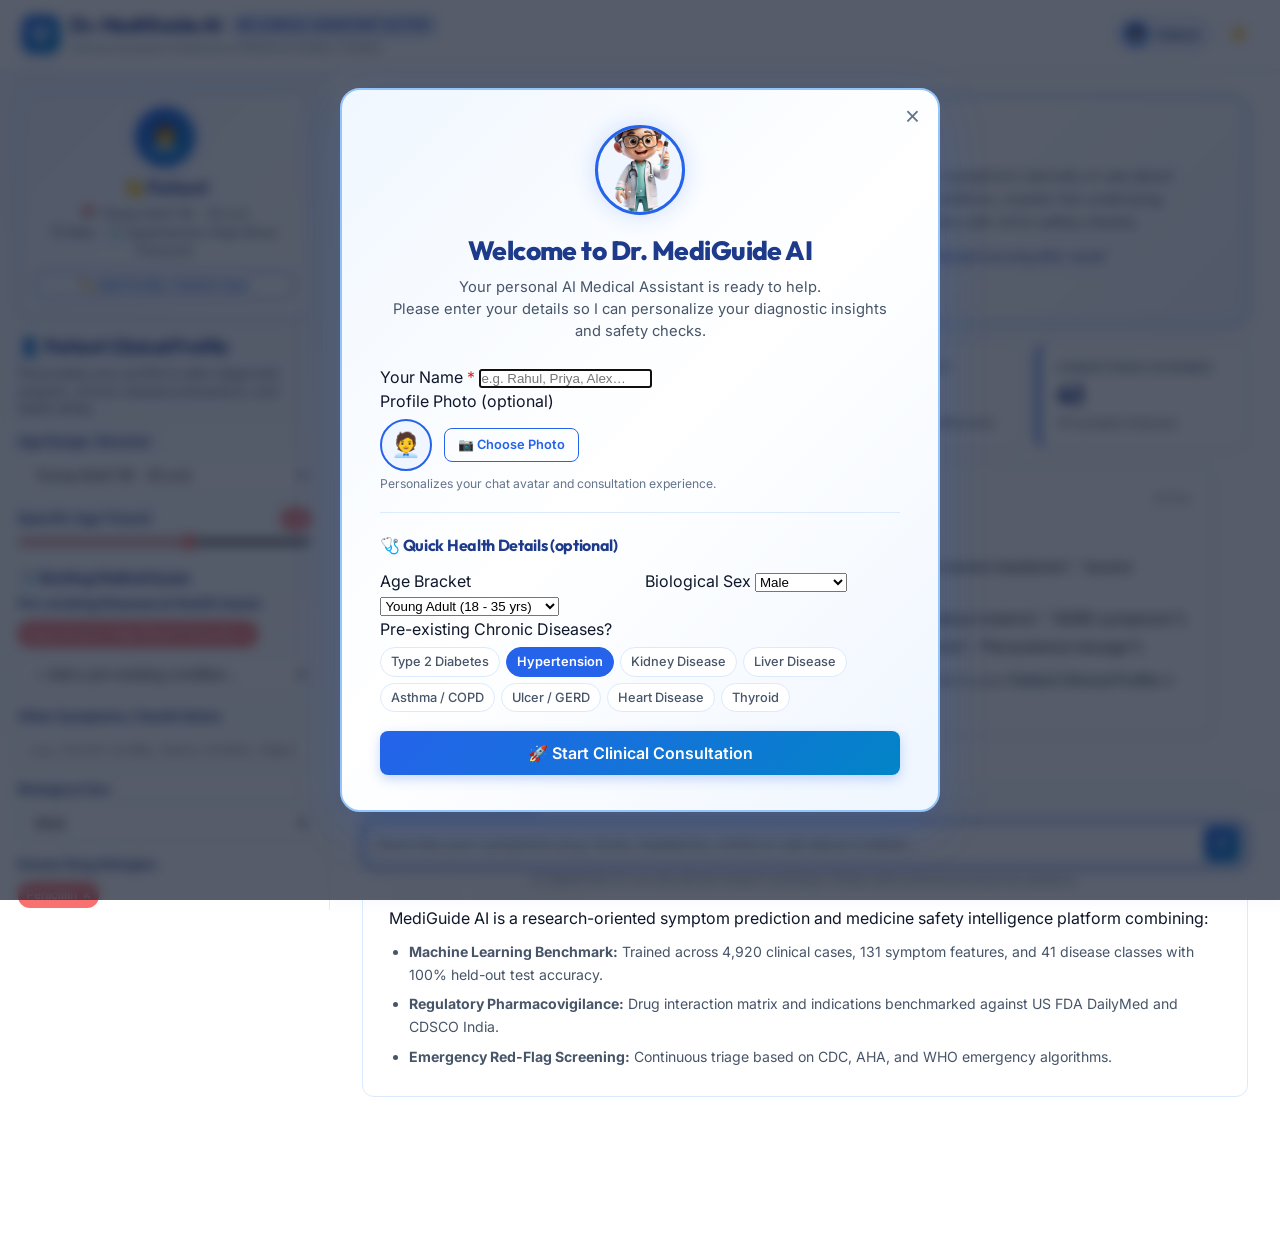
==== commit ec38fcbf: "feat: auto-adaptive responsive layout across desktop/tablet/mobile, onboarding modal with name and o" ====
--- a/index.html
+++ b/index.html
@@ -2,7 +2,7 @@
 <html lang="en">
 <head>
   <meta charset="UTF-8">
-  <meta name="viewport" content="width=device-width, initial-scale=1.0">
+  <meta name="viewport" content="width=device-width, initial-scale=1.0, maximum-scale=5.0">
   <title>Dr. MediGuide AI — Medical Chatbot</title>
   <meta name="description" content="Advanced clinical AI application with ML-backed condition prediction, pathophysiological symptom-match explanation, reference tablet suggestions, drug safety checks, and emergency triage.">
   <link rel="preconnect" href="https://fonts.googleapis.com">
@@ -12,6 +12,87 @@
 </head>
 <body class="theme-light">
 
+  <!-- ===================================================================== -->
+  <!-- 🎬 ONBOARDING WELCOME MODAL: Name + Optional Photo + Quick Profile    -->
+  <!-- ===================================================================== -->
+  <div id="onboarding-modal" class="onboarding-overlay hidden" role="dialog" aria-modal="true" aria-labelledby="onboarding-title-text">
+    <div class="onboarding-container">
+      <button class="onboarding-close-btn" id="btn-close-onboard" title="Close modal" aria-label="Close modal">&times;</button>
+      
+      <img src="assets/doctor_avatar.png" class="onboarding-avatar" alt="Dr. MediGuide AI" onerror="this.outerHTML='<div class=\'onboarding-avatar-placeholder\'>👨‍⚕️</div>'">
+      <h2 id="onboarding-title-text" class="onboarding-title">Welcome to Dr. MediGuide AI</h2>
+      <p class="onboarding-subtitle">
+        Your personal AI Medical Assistant is ready to help.<br>
+        Please enter your details so I can personalize your diagnostic insights and safety checks.
+      </p>
+
+      <form id="onboarding-form" class="onboarding-form">
+        <div class="form-group">
+          <label class="form-label" for="onboard-name-input">Your Name <span class="required-asterisk">*</span></label>
+          <input type="text" id="onboard-name-input" class="form-input" placeholder="e.g. Rahul, Priya, Alex…" required autocomplete="name">
+        </div>
+
+        <div class="form-group">
+          <label class="form-label">Profile Photo <span class="text-muted">(optional)</span></label>
+          <div class="photo-upload-row">
+            <div id="onboard-photo-preview" class="photo-preview-circle">🧑‍💼</div>
+            <input type="file" id="onboard-photo-input" class="file-input" accept="image/*">
+            <label for="onboard-photo-input" class="btn btn-outline btn-sm">📷 Choose Photo</label>
+          </div>
+          <span class="form-caption">Personalizes your chat avatar and consultation experience.</span>
+        </div>
+
+        <hr class="form-divider">
+        <h4 class="form-subheading">🩺 Quick Health Details <span class="text-muted">(optional)</span></h4>
+
+        <div class="form-row-2">
+          <div class="form-group">
+            <label class="form-label" for="onboard-age-range">Age Bracket</label>
+            <select id="onboard-age-range" class="form-select">
+              <option value="Infant / Child (0 - 12 yrs)">Infant / Child (0 - 12 yrs)</option>
+              <option value="Adolescent (13 - 17 yrs)">Adolescent (13 - 17 yrs)</option>
+              <option value="Young Adult (18 - 35 yrs)" selected>Young Adult (18 - 35 yrs)</option>
+              <option value="Adult (36 - 64 yrs)">Adult (36 - 64 yrs)</option>
+              <option value="Senior / Geriatric (65+ yrs)">Senior / Geriatric (65+ yrs)</option>
+            </select>
+          </div>
+
+          <div class="form-group">
+            <label class="form-label" for="onboard-sex">Biological Sex</label>
+            <select id="onboard-sex" class="form-select">
+              <option value="Unspecified">Unspecified</option>
+              <option value="Male" selected>Male</option>
+              <option value="Female">Female</option>
+            </select>
+          </div>
+        </div>
+
+        <div class="form-group">
+          <label class="form-label">Pre-existing Chronic Diseases?</label>
+          <div class="chip-select-grid" id="onboard-conditions-grid">
+            <label class="chip-checkbox"><input type="checkbox" value="Type 2 Diabetes"><span>Type 2 Diabetes</span></label>
+            <label class="chip-checkbox"><input type="checkbox" value="Hypertension (High Blood Pressure)" checked><span>Hypertension</span></label>
+            <label class="chip-checkbox"><input type="checkbox" value="Chronic Kidney Disease (CKD)"><span>Kidney Disease</span></label>
+            <label class="chip-checkbox"><input type="checkbox" value="Liver Cirrhosis / Hepatic Disease"><span>Liver Disease</span></label>
+            <label class="chip-checkbox"><input type="checkbox" value="Bronchial Asthma / COPD"><span>Asthma / COPD</span></label>
+            <label class="chip-checkbox"><input type="checkbox" value="Peptic Ulcer Disease / Acid Reflux (GERD)"><span>Ulcer / GERD</span></label>
+            <label class="chip-checkbox"><input type="checkbox" value="Coronary Artery Disease (CAD) / Heart Disease"><span>Heart Disease</span></label>
+            <label class="chip-checkbox"><input type="checkbox" value="Thyroid Disorder"><span>Thyroid</span></label>
+          </div>
+        </div>
+
+        <div class="form-actions" style="margin-top:1.2rem;">
+          <button type="submit" class="btn btn-primary btn-large btn-block" id="btn-start-consultation">
+            🚀 Start Clinical Consultation
+          </button>
+        </div>
+      </form>
+    </div>
+  </div>
+
+  <!-- Mobile Sidebar Backdrop Overlay -->
+  <div id="sidebar-overlay" class="sidebar-overlay hidden" aria-hidden="true"></div>
+
   <!-- Emergency Red-Flag Alert Banner -->
   <div id="emergency-banner" class="emergency-banner hidden" role="alert" aria-live="assertive">
     <div class="emergency-content">
@@ -29,6 +110,13 @@
   <header class="app-header">
     <div class="header-inner">
       <div class="brand">
+        <button class="btn-sidebar-hamburger" id="btn-sidebar-hamburger" title="Toggle Clinical Profile Sidebar" aria-label="Toggle Clinical Profile">
+          <svg viewBox="0 0 24 24" fill="none" stroke="currentColor" stroke-width="2.2" stroke-linecap="round" stroke-linejoin="round" class="hamburger-icon">
+            <line x1="3" y1="12" x2="21" y2="12"></line>
+            <line x1="3" y1="6" x2="21" y2="6"></line>
+            <line x1="3" y1="18" x2="21" y2="18"></line>
+          </svg>
+        </button>
         <div class="brand-icon">
           <svg viewBox="0 0 24 24" fill="none" stroke="currentColor" stroke-width="2.2" stroke-linecap="round" stroke-linejoin="round">
             <path d="M19 14c1.49-1.46 3-3.21 3-5.5A5.5 5.5 0 0 0 16.5 3c-1.76 0-3 .5-4.5 2-1.5-1.5-2.74-2-4.5-2A5.5 5.5 0 0 0 2 8.5c0 2.3 1.5 4.05 3 5.5l7 7Z" />
@@ -46,8 +134,9 @@
       </div>
 
       <div class="header-actions">
-        <button class="btn-sidebar-toggle" id="btn-sidebar-toggle" title="Toggle Patient Profile Sidebar" aria-label="Toggle Sidebar">
-          <span class="sidebar-toggle-icon">👤 Patient Profile</span>
+        <button class="user-profile-header-btn" id="btn-header-profile" title="View / Edit Profile">
+          <div class="header-avatar-circle" id="header-avatar-circle">🧑‍💼</div>
+          <span class="header-user-name" id="header-user-name">User</span>
         </button>
         <button class="btn-theme-toggle" id="btn-theme-toggle" title="Toggle Theme" aria-label="Toggle Theme">
           <span class="theme-icon-light">☀️</span>
@@ -58,15 +147,36 @@
   </header>
 
   <!-- ===================================================================== -->
-  <!-- TWO-COLUMN STREAMLIT PARITY LAYOUT: Left Sidebar + Main Chat View     -->
+  <!-- RESPONSIVE AUTO-ADAPTIVE LAYOUT: Desktop / Tablet / Mobile            -->
   <!-- ===================================================================== -->
   <div class="app-layout">
 
     <!-- ── LEFT SIDEBAR: Patient Clinical Profile (Streamlit Parity) ── -->
-    <aside class="app-sidebar" id="app-sidebar">
+    <aside class="app-sidebar" id="app-sidebar" aria-label="Patient Profile Sidebar">
       <div class="sidebar-inner">
 
-        <!-- Sidebar Header -->
+        <!-- Mobile Close Button -->
+        <div class="sidebar-mobile-header">
+          <span class="sidebar-mobile-title">Clinical Profile</span>
+          <button class="btn-sidebar-close" id="btn-sidebar-close" title="Close Sidebar" aria-label="Close Sidebar">&times;</button>
+        </div>
+
+        <!-- User Profile Card (Streamlit Parity) -->
+        <div class="sidebar-user-card" id="sidebar-user-card">
+          <div class="sidebar-user-avatar-wrap">
+            <div class="sidebar-user-avatar-circle" id="sidebar-user-avatar">🧑‍💼</div>
+          </div>
+          <div class="sidebar-user-name" id="sidebar-user-name">👋 Patient</div>
+          <div class="sidebar-user-details" id="sidebar-user-details">
+            📅 Young Adult (18 - 35 yrs)<br>
+            ⚧ Male · 🩺 Hypertension
+          </div>
+          <button class="btn btn-outline btn-sm btn-edit-profile-modal" id="btn-edit-profile-modal">
+            ✏️ Edit Profile / Switch User
+          </button>
+        </div>
+
+        <!-- Sidebar Section Header -->
         <div class="sidebar-header">
           <h2 class="sidebar-title">👤 Patient Clinical Profile</h2>
           <p class="sidebar-caption">
@@ -283,7 +393,7 @@
                 <span class="chat-sender-name">Dr. MediGuide AI</span>
                 <span class="chat-time-tag">Active</span>
               </div>
-              <p>
+              <p id="chat-welcome-text">
                 Hello! I am ready to evaluate your clinical presentation. You can:
               </p>
               <ul class="styled-chat-list">
--- a/style.css
+++ b/style.css
@@ -1,12 +1,12 @@
 /* ==========================================================================
-   Dr. MediGuide AI — Professional Clinical Design System
-   Crisp White & Blue Theme + Streamlit Parity Sidebar & Chat Layout
+   Dr. MediGuide AI — Responsive Clinical Design System
+   Auto-Alignment for Desktop, Tablet, and Mobile in White & Blue Theme
    ========================================================================== */
 
 @import url('https://fonts.googleapis.com/css2?family=Inter:wght@300;400;500;600;700;800&family=Outfit:wght@400;500;600;700;800&display=swap');
 
 :root {
-  /* ── White & Blue Clinical Color Palette ── */
+  /* ── White & Blue Clinical Palette ── */
   --bg-primary: #ffffff;
   --bg-secondary: #f0f7ff;
   --bg-card: #ffffff;
@@ -43,13 +43,15 @@
   --radius-sm: 8px;
   --radius-full: 9999px;
 
+  --sidebar-width: 330px;
+
   --shadow-sm: 0 1px 3px rgba(37, 99, 235, 0.05);
   --shadow-md: 0 4px 16px rgba(37, 99, 235, 0.08);
   --shadow-lg: 0 10px 30px rgba(37, 99, 235, 0.12);
 
   --font-sans: 'Inter', -apple-system, BlinkMacSystemFont, sans-serif;
   --font-display: 'Outfit', 'Inter', sans-serif;
-  --transition: all 0.2s cubic-bezier(0.4, 0, 0.2, 1);
+  --transition: all 0.25s cubic-bezier(0.4, 0, 0.2, 1);
 }
 
 body.theme-dark {
@@ -100,6 +102,7 @@
   line-height: 1.5;
   -webkit-font-smoothing: antialiased;
   min-height: 100vh;
+  overflow-x: hidden;
 }
 
 h1, h2, h3, h4, h5, h6 {
@@ -110,6 +113,206 @@
 
 p, span, label, div {
   color: inherit;
+}
+
+/* ── Onboarding Welcome Modal ── */
+.onboarding-overlay {
+  position: fixed;
+  inset: 0;
+  background: rgba(15, 23, 42, 0.7);
+  backdrop-filter: blur(6px);
+  z-index: 9999;
+  display: flex;
+  align-items: center;
+  justify-content: center;
+  padding: 1.2rem;
+  overflow-y: auto;
+}
+
+.onboarding-overlay.hidden {
+  display: none !important;
+}
+
+.onboarding-container {
+  max-width: 600px;
+  width: 100%;
+  padding: 2.2rem 2.4rem;
+  background: linear-gradient(135deg, #f0f7ff 0%, #ffffff 50%, #eff6ff 100%);
+  border: 2px solid var(--border-strong);
+  border-radius: 20px;
+  box-shadow: 0 16px 50px rgba(37, 99, 235, 0.2);
+  text-align: center;
+  position: relative;
+  animation: modalScaleUp 0.25s cubic-bezier(0.16, 1, 0.3, 1);
+}
+
+body.theme-dark .onboarding-container {
+  background: linear-gradient(135deg, #111a2e 0%, #152238 60%, #172844 100%);
+  border-color: #2563eb;
+}
+
+@keyframes modalScaleUp {
+  0% { transform: scale(0.94); opacity: 0; }
+  100% { transform: scale(1); opacity: 1; }
+}
+
+.onboarding-close-btn {
+  position: absolute;
+  top: 14px;
+  right: 18px;
+  background: transparent;
+  border: none;
+  font-size: 1.6rem;
+  color: var(--text-muted);
+  cursor: pointer;
+  line-height: 1;
+}
+
+.onboarding-avatar {
+  width: 90px;
+  height: 90px;
+  border-radius: 50%;
+  border: 3px solid var(--accent-primary);
+  box-shadow: 0 0 25px var(--accent-glow);
+  object-fit: cover;
+  margin: 0 auto 1rem auto;
+  display: block;
+  background: #eff6ff;
+}
+
+.onboarding-title {
+  font-size: 1.65rem;
+  font-weight: 800;
+  color: var(--accent-navy);
+  margin-bottom: 0.35rem;
+}
+
+.onboarding-subtitle {
+  color: var(--text-secondary);
+  font-size: 0.92rem;
+  line-height: 1.5;
+  margin-bottom: 1.4rem;
+}
+
+.onboarding-form {
+  text-align: left;
+}
+
+.photo-upload-row {
+  display: flex;
+  align-items: center;
+  gap: 12px;
+  margin-top: 6px;
+}
+
+.photo-preview-circle {
+  width: 52px;
+  height: 52px;
+  border-radius: 50%;
+  border: 2px solid var(--accent-primary);
+  background: var(--accent-light);
+  display: flex;
+  align-items: center;
+  justify-content: center;
+  font-size: 1.5rem;
+  overflow: hidden;
+  object-fit: cover;
+  flex-shrink: 0;
+}
+
+.photo-preview-circle img {
+  width: 100%;
+  height: 100%;
+  object-fit: cover;
+}
+
+.file-input {
+  display: none;
+}
+
+.form-caption {
+  font-size: 0.76rem;
+  color: var(--text-muted);
+  display: block;
+  margin-top: 4px;
+}
+
+.form-divider {
+  border: 0;
+  border-top: 1.5px solid var(--border);
+  margin: 1.2rem 0;
+}
+
+.form-subheading {
+  font-size: 1rem;
+  font-weight: 700;
+  color: var(--accent-navy);
+  margin-bottom: 0.8rem;
+}
+
+.form-row-2 {
+  display: grid;
+  grid-template-columns: 1fr 1fr;
+  gap: 10px;
+}
+
+@media (max-width: 550px) {
+  .form-row-2 {
+    grid-template-columns: 1fr;
+  }
+}
+
+.chip-select-grid {
+  display: flex;
+  flex-wrap: wrap;
+  gap: 6px;
+  margin-top: 6px;
+}
+
+.chip-checkbox {
+  cursor: pointer;
+  display: inline-flex;
+}
+
+.chip-checkbox input {
+  display: none;
+}
+
+.chip-checkbox span {
+  display: inline-block;
+  background: var(--bg-card);
+  border: 1.5px solid var(--border);
+  color: var(--text-secondary);
+  padding: 4px 10px;
+  border-radius: var(--radius-full);
+  font-size: 0.8rem;
+  font-weight: 500;
+  transition: var(--transition);
+}
+
+.chip-checkbox input:checked + span {
+  background: var(--accent-primary);
+  border-color: var(--accent-primary);
+  color: #ffffff;
+  font-weight: 600;
+}
+
+.required-asterisk {
+  color: var(--danger);
+}
+
+/* ── Mobile Sidebar Overlay ── */
+.sidebar-overlay {
+  position: fixed;
+  inset: 0;
+  background: rgba(15, 23, 42, 0.45);
+  backdrop-filter: blur(4px);
+  z-index: 150;
+  transition: opacity 0.3s ease;
+}
+
+.sidebar-overlay.hidden {
+  display: none;
 }
 
 /* ── App Header ── */
@@ -118,28 +321,49 @@
   border-bottom: 1.5px solid var(--border);
   position: sticky;
   top: 0;
-  z-index: 100;
+  z-index: 120;
   box-shadow: 0 2px 10px rgba(37, 99, 235, 0.04);
 }
 
 .header-inner {
   max-width: 100%;
-  padding: 0.75rem 1.8rem;
+  padding: 0.65rem 1.4rem;
   display: flex;
   align-items: center;
   justify-content: space-between;
-  gap: 1.2rem;
+  gap: 1rem;
 }
 
 .brand {
   display: flex;
   align-items: center;
-  gap: 12px;
+  gap: 10px;
+}
+
+.btn-sidebar-hamburger {
+  background: transparent;
+  border: none;
+  cursor: pointer;
+  display: none;
+  padding: 4px;
+  color: var(--accent-navy);
+}
+
+.hamburger-icon {
+  width: 24px;
+  height: 24px;
+}
+
+@media (max-width: 960px) {
+  .btn-sidebar-hamburger {
+    display: inline-flex;
+    align-items: center;
+  }
 }
 
 .brand-icon {
-  width: 40px;
-  height: 40px;
+  width: 38px;
+  height: 38px;
   border-radius: 10px;
   background: linear-gradient(135deg, var(--accent-primary), var(--accent-secondary));
   display: flex;
@@ -147,6 +371,7 @@
   justify-content: center;
   color: #ffffff;
   box-shadow: 0 4px 12px rgba(37, 99, 235, 0.25);
+  flex-shrink: 0;
 }
 
 .brand-icon svg {
@@ -157,73 +382,93 @@
 .brand-title-row {
   display: flex;
   align-items: center;
-  gap: 10px;
+  gap: 8px;
+  flex-wrap: wrap;
 }
 
 .brand-name {
-  font-size: 1.35rem;
+  font-size: 1.25rem;
   font-weight: 800;
   margin: 0;
   color: var(--accent-navy);
 }
 
 .brand-tagline {
-  font-size: 0.78rem;
+  font-size: 0.74rem;
   color: var(--text-muted);
+}
+
+@media (max-width: 600px) {
+  .brand-tagline {
+    display: none;
+  }
 }
 
 .status-badge-live {
   background: #dbeafe;
   border: 1px solid #93c5fd;
   color: #1e40af;
-  padding: 3px 10px;
-  border-radius: 20px;
-  font-size: 0.74rem;
+  padding: 2px 8px;
+  border-radius: 14px;
+  font-size: 0.72rem;
   font-weight: 700;
-  letter-spacing: 0.04em;
   display: inline-flex;
   align-items: center;
   gap: 4px;
 }
 
-body.theme-dark .status-badge-live {
-  background: rgba(37, 99, 235, 0.2);
-  border-color: #3b82f6;
-  color: #93c5fd;
-}
-
 .header-actions {
   display: flex;
   align-items: center;
-  gap: 10px;
-}
-
-.btn-sidebar-toggle {
+  gap: 8px;
+}
+
+.user-profile-header-btn {
+  display: inline-flex;
+  align-items: center;
+  gap: 8px;
   background: var(--accent-light);
   border: 1.5px solid var(--border-strong);
-  color: var(--accent-navy);
-  padding: 6px 14px;
-  border-radius: 8px;
-  font-size: 0.84rem;
+  padding: 4px 10px;
+  border-radius: 20px;
+  font-size: 0.82rem;
   font-weight: 600;
+  color: var(--accent-navy);
   cursor: pointer;
-  display: none;
   transition: var(--transition);
 }
 
-@media (max-width: 960px) {
-  .btn-sidebar-toggle {
-    display: inline-flex;
-  }
+.user-profile-header-btn:hover {
+  border-color: var(--accent-primary);
+  transform: translateY(-1px);
+}
+
+.header-avatar-circle {
+  width: 24px;
+  height: 24px;
+  border-radius: 50%;
+  background: var(--accent-primary);
+  color: #ffffff;
+  display: flex;
+  align-items: center;
+  justify-content: center;
+  font-size: 0.8rem;
+  overflow: hidden;
+}
+
+.header-avatar-circle img {
+  width: 100%;
+  height: 100%;
+  object-fit: cover;
 }
 
 .btn-theme-toggle {
   background: var(--bg-card);
   border: 1.5px solid var(--border);
-  padding: 6px 10px;
-  border-radius: 10px;
+  padding: 5px 9px;
+  border-radius: 8px;
   cursor: pointer;
-  font-size: 1.05rem;
+  font-size: 0.95rem;
   transition: var(--transition);
 }
 
@@ -236,10 +481,10 @@
 .emergency-banner {
   background: var(--danger-bg);
   border-bottom: 2px solid var(--danger);
-  padding: 0.85rem 1.5rem;
+  padding: 0.75rem 1.2rem;
   position: sticky;
-  top: 58px;
-  z-index: 90;
+  top: 55px;
+  z-index: 110;
   box-shadow: 0 4px 14px rgba(220, 38, 38, 0.15);
 }
 
@@ -252,27 +497,29 @@
   margin: 0 auto;
   display: flex;
   align-items: center;
-  gap: 14px;
+  gap: 12px;
+  flex-wrap: wrap;
 }
 
 .emergency-icon {
-  font-size: 1.8rem;
+  font-size: 1.6rem;
 }
 
 .emergency-text {
   flex: 1;
+  min-width: 200px;
 }
 
 .emergency-text h4 {
   color: var(--danger);
-  font-size: 0.98rem;
+  font-size: 0.92rem;
   font-weight: 800;
   margin-bottom: 2px;
 }
 
 .emergency-text p {
   color: #991b1b;
-  font-size: 0.88rem;
+  font-size: 0.82rem;
   margin: 0;
 }
 
@@ -280,10 +527,10 @@
   background: var(--danger);
   color: #ffffff !important;
   font-weight: 700;
-  padding: 7px 16px;
+  padding: 6px 14px;
   border-radius: 8px;
   text-decoration: none;
-  font-size: 0.88rem;
+  font-size: 0.84rem;
 }
 
 .emergency-dismiss {
@@ -295,31 +542,27 @@
 }
 
 /* ===================================================================== */
-/* ── TWO-COLUMN APP LAYOUT (Streamlit Parity) ──                         */
+/* ── AUTO-ADAPTABLE APP LAYOUT (Desktop / Tablet / Phone) ──             */
 /* ===================================================================== */
 .app-layout {
-  display: grid;
-  grid-template-columns: 330px 1fr;
-  min-height: calc(100vh - 65px);
+  display: flex;
+  min-height: calc(100vh - 60px);
   position: relative;
-}
-
-@media (max-width: 960px) {
-  .app-layout {
-    grid-template-columns: 1fr;
-  }
+  width: 100%;
 }
 
 /* ── LEFT SIDEBAR: Patient Clinical Profile ── */
 .app-sidebar {
+  width: var(--sidebar-width);
+  min-width: var(--sidebar-width);
   background: linear-gradient(180deg, #f0f7ff 0%, #ffffff 100%);
   border-right: 1.5px solid var(--border);
-  height: calc(100vh - 65px);
+  height: calc(100vh - 60px);
   position: sticky;
-  top: 65px;
+  top: 60px;
   overflow-y: auto;
-  z-index: 50;
-  box-shadow: 2px 0 10px rgba(37, 99, 235, 0.03);
+  z-index: 100;
+  transition: transform 0.3s cubic-bezier(0.16, 1, 0.3, 1), box-shadow 0.3s ease;
 }
 
 body.theme-dark .app-sidebar {
@@ -327,73 +570,164 @@
   border-right-color: #1e3a5f;
 }
 
+/* Tablet & Mobile Slide-in Drawer */
 @media (max-width: 960px) {
   .app-sidebar {
     position: fixed;
-    top: 65px;
-    left: -340px;
-    width: 320px;
-    height: calc(100vh - 65px);
-    transition: left 0.3s ease;
-    box-shadow: 4px 0 20px rgba(0, 0, 0, 0.2);
+    top: 0;
+    left: 0;
+    bottom: 0;
+    height: 100vh;
+    z-index: 200;
+    transform: translateX(-105%);
+    box-shadow: 6px 0 30px rgba(0, 0, 0, 0.25);
   }
   .app-sidebar.open {
-    left: 0;
+    transform: translateX(0);
   }
 }
 
+.sidebar-mobile-header {
+  display: none;
+  justify-content: space-between;
+  align-items: center;
+  padding-bottom: 0.8rem;
+  border-bottom: 1px solid var(--border);
+  margin-bottom: 0.8rem;
+}
+
+@media (max-width: 960px) {
+  .sidebar-mobile-header {
+    display: flex;
+  }
+}
+
+.sidebar-mobile-title {
+  font-family: var(--font-display);
+  font-size: 1.15rem;
+  font-weight: 700;
+  color: var(--accent-navy);
+}
+
+.btn-sidebar-close {
+  background: transparent;
+  border: none;
+  font-size: 1.8rem;
+  color: var(--accent-navy);
+  cursor: pointer;
+  line-height: 1;
+}
+
 .sidebar-inner {
-  padding: 1.5rem 1.3rem 2.5rem 1.3rem;
+  padding: 1.3rem 1.15rem 3rem 1.15rem;
   display: flex;
   flex-direction: column;
-  gap: 16px;
-}
-
-.sidebar-header {
-  margin-bottom: 0.4rem;
-}
-
-.sidebar-title {
-  font-size: 1.25rem;
-  font-weight: 800;
-  color: var(--accent-navy);
-  margin-bottom: 0.35rem;
-}
-
-.sidebar-caption {
-  font-size: 0.82rem;
+  gap: 14px;
+}
+
+/* Sidebar User Card */
+.sidebar-user-card {
+  background: linear-gradient(135deg, #eff6ff 0%, #ffffff 100%);
+  border: 1.5px solid var(--border-strong);
+  border-radius: var(--radius-md);
+  padding: 1rem;
+  text-align: center;
+  box-shadow: 0 4px 14px rgba(37, 99, 235, 0.05);
+}
+
+body.theme-dark .sidebar-user-card {
+  background: linear-gradient(135deg, #111a2e 0%, #152238 100%);
+  border-color: #2563eb;
+}
+
+.sidebar-user-avatar-circle {
+  width: 60px;
+  height: 60px;
+  border-radius: 50%;
+  border: 3px solid var(--accent-primary);
+  background: linear-gradient(135deg, var(--accent-primary), var(--accent-secondary));
+  display: flex;
+  align-items: center;
+  justify-content: center;
+  margin: 0 auto 0.5rem auto;
+  font-size: 1.6rem;
+  color: #ffffff;
+  overflow: hidden;
+  box-shadow: 0 0 15px rgba(37, 99, 235, 0.2);
+}
+
+.sidebar-user-avatar-circle img {
+  width: 100%;
+  height: 100%;
+  object-fit: cover;
+}
+
+.sidebar-user-name {
+  font-family: var(--font-display);
+  font-size: 1.12rem;
+  font-weight: 700;
+  color: var(--accent-navy);
+  margin-bottom: 0.2rem;
+}
+
+.sidebar-user-details {
+  font-size: 0.78rem;
   color: var(--text-secondary);
   line-height: 1.45;
+  margin-bottom: 0.7rem;
+}
+
+.btn-edit-profile-modal {
+  width: 100%;
+  font-size: 0.78rem;
+  padding: 5px 10px;
+}
+
+.sidebar-header {
+  margin-top: 2px;
+}
+
+.sidebar-title {
+  font-size: 1.15rem;
+  font-weight: 800;
+  color: var(--accent-navy);
+  margin-bottom: 0.25rem;
+}
+
+.sidebar-caption {
+  font-size: 0.8rem;
+  color: var(--text-secondary);
+  line-height: 1.4;
 }
 
 .sidebar-group {
   display: flex;
   flex-direction: column;
-  gap: 6px;
+  gap: 5px;
 }
 
 .sidebar-label {
-  font-size: 0.84rem;
+  font-size: 0.82rem;
   font-weight: 700;
   color: var(--accent-navy);
 }
 
 .sidebar-subheading {
-  font-size: 0.98rem;
+  font-size: 0.94rem;
   font-weight: 700;
   color: var(--accent-navy);
-  margin-top: 6px;
+  margin-top: 4px;
 }
 
 .sidebar-select, .sidebar-input, .sidebar-select-add {
   width: 100%;
-  padding: 0.55rem 0.8rem;
+  padding: 0.52rem 0.75rem;
   border: 1.5px solid var(--border);
   border-radius: var(--radius-sm);
   background: var(--bg-card);
   color: var(--text-primary);
   font-family: var(--font-sans);
-  font-size: 0.86rem;
+  font-size: 0.84rem;
   outline: none;
   transition: var(--transition);
 }
@@ -412,9 +746,9 @@
 .slider-val-badge {
   background: #f87171;
   color: #ffffff;
-  padding: 2px 8px;
+  padding: 2px 7px;
   border-radius: 10px;
-  font-size: 0.78rem;
+  font-size: 0.75rem;
   font-weight: 700;
 }
 
@@ -424,29 +758,27 @@
   height: 6px;
   border-radius: 4px;
   cursor: pointer;
-  margin: 6px 0;
-}
-
-/* Pill Tags (Streamlit Parity) */
+  margin: 4px 0;
+}
+
 .tags-container {
   display: flex;
   flex-wrap: wrap;
   gap: 5px;
-  min-height: 28px;
-  margin: 2px 0 6px 0;
+  min-height: 26px;
+  margin: 2px 0 4px 0;
 }
 
 .tag-pill {
   background: #f87171;
   color: #ffffff;
-  font-size: 0.78rem;
+  font-size: 0.76rem;
   font-weight: 600;
   padding: 3px 8px;
   border-radius: 12px;
   display: inline-flex;
   align-items: center;
-  gap: 6px;
-  transition: var(--transition);
+  gap: 5px;
 }
 
 .tag-pill.blue {
@@ -460,15 +792,11 @@
   line-height: 1;
 }
 
-.tag-remove-btn:hover {
-  opacity: 0.8;
-}
-
 .sidebar-checkbox-label {
   display: flex;
   align-items: center;
-  gap: 8px;
-  font-size: 0.85rem;
+  gap: 7px;
+  font-size: 0.82rem;
   color: var(--text-secondary);
   cursor: pointer;
 }
@@ -476,7 +804,7 @@
 .sidebar-divider {
   border: 0;
   border-top: 1.5px solid var(--border);
-  margin: 4px 0;
+  margin: 3px 0;
 }
 
 .sidebar-search-row {
@@ -485,10 +813,10 @@
 }
 
 .sidebar-results-box {
-  margin-top: 6px;
-  font-size: 0.82rem;
+  margin-top: 5px;
+  font-size: 0.8rem;
   color: var(--text-secondary);
-  max-height: 200px;
+  max-height: 180px;
   overflow-y: auto;
 }
 
@@ -496,33 +824,36 @@
   background: #f8fafc;
   border: 1.5px dashed #93c5fd;
   border-radius: var(--radius-sm);
-  padding: 0.85rem 1rem;
+  padding: 0.75rem 0.9rem;
   color: var(--text-secondary);
-  font-size: 0.78rem;
+  font-size: 0.76rem;
   line-height: 1.45;
 }
 
-body.theme-dark .sidebar-disclaimer-box {
-  background: var(--bg-card);
-  border-color: #2563eb;
-}
-
 /* ===================================================================== */
-/* ── RIGHT MAIN CHAT AREA (Streamlit Parity) ──                         */
+/* ── RIGHT MAIN CHAT AREA (Auto-adapts to Device Width) ──              */
 /* ===================================================================== */
 .app-main {
-  padding: 1.8rem 2.2rem 8rem 2.2rem;
+  flex: 1;
+  min-width: 0;
+  padding: 1.6rem 2rem 8.5rem 2rem;
   display: flex;
   flex-direction: column;
-  gap: 20px;
-  max-width: 1100px;
+  gap: 18px;
+  max-width: 1080px;
   margin: 0 auto;
   width: 100%;
 }
 
+@media (max-width: 1024px) {
+  .app-main {
+    padding: 1.2rem 1.4rem 8.5rem 1.4rem;
+  }
+}
+
 @media (max-width: 768px) {
   .app-main {
-    padding: 1rem 1rem 7.5rem 1rem;
+    padding: 1rem 0.9rem 7.5rem 0.9rem;
   }
 }
 
@@ -531,7 +862,7 @@
   background: linear-gradient(135deg, #f0f7ff 0%, #ffffff 60%, #eff6ff 100%);
   border: 2px solid var(--border-strong);
   border-radius: var(--radius-lg);
-  padding: 1.6rem 2rem;
+  padding: 1.4rem 1.8rem;
   box-shadow: 0 8px 30px rgba(37, 99, 235, 0.08);
 }
 
@@ -540,16 +871,30 @@
   border-color: #2563eb;
 }
 
+@media (max-width: 600px) {
+  .doctor-hero-card {
+    padding: 1.1rem 1.1rem;
+  }
+}
+
 .doctor-hero-inner {
   display: flex;
   align-items: center;
-  gap: 1.6rem;
+  gap: 1.4rem;
   flex-wrap: wrap;
 }
 
+@media (max-width: 600px) {
+  .doctor-hero-inner {
+    flex-direction: column;
+    text-align: center;
+    gap: 1rem;
+  }
+}
+
 .doctor-avatar-circle {
-  width: 90px;
-  height: 90px;
+  width: 84px;
+  height: 84px;
   border-radius: 50%;
   border: 3px solid var(--accent-primary);
   box-shadow: 0 0 20px var(--accent-glow);
@@ -558,52 +903,58 @@
   display: block;
 }
 
-.doctor-avatar-circle.fallback {
-  font-size: 3.8rem;
-  display: flex;
-  align-items: center;
-  justify-content: center;
-}
-
 .doctor-hero-body {
   flex: 1;
-  min-width: 260px;
+  min-width: 240px;
 }
 
 .hero-title-row {
   display: flex;
   align-items: center;
-  gap: 12px;
-  margin-bottom: 0.35rem;
+  gap: 10px;
+  margin-bottom: 0.3rem;
+  flex-wrap: wrap;
+}
+
+@media (max-width: 600px) {
+  .hero-title-row {
+    justify-content: center;
+  }
 }
 
 .hero-title {
   margin: 0;
-  font-size: 1.8rem;
+  font-size: 1.7rem;
   color: var(--accent-navy);
 }
 
 .hero-text {
-  margin: 0 0 0.75rem 0;
+  margin: 0 0 0.65rem 0;
   color: var(--text-secondary);
-  font-size: 0.95rem;
+  font-size: 0.92rem;
   line-height: 1.55;
 }
 
 .example-pills-row {
   display: flex;
-  gap: 8px;
+  gap: 7px;
   flex-wrap: wrap;
-  margin-top: 0.6rem;
+  margin-top: 0.5rem;
+}
+
+@media (max-width: 600px) {
+  .example-pills-row {
+    justify-content: center;
+  }
 }
 
 .example-pill {
   background: #ffffff;
   border: 1.5px solid #bfdbfe;
   color: #1e40af;
-  padding: 5px 13px;
-  border-radius: 18px;
-  font-size: 0.82rem;
+  padding: 4px 11px;
+  border-radius: 16px;
+  font-size: 0.8rem;
   font-weight: 500;
   cursor: pointer;
   transition: var(--transition);
@@ -627,10 +978,10 @@
 .metrics-grid {
   display: grid;
   grid-template-columns: repeat(4, 1fr);
-  gap: 14px;
-}
-
-@media (max-width: 860px) {
+  gap: 12px;
+}
+
+@media (max-width: 900px) {
   .metrics-grid {
     grid-template-columns: repeat(2, 1fr);
   }
@@ -639,6 +990,7 @@
 @media (max-width: 480px) {
   .metrics-grid {
     grid-template-columns: 1fr;
+    gap: 8px;
   }
 }
 
@@ -647,7 +999,7 @@
   border: 1.5px solid var(--border);
   border-left: 4px solid var(--accent-primary);
   border-radius: var(--radius-md);
-  padding: 0.95rem 1.2rem;
+  padding: 0.9rem 1.1rem;
   box-shadow: 0 4px 14px rgba(37, 99, 235, 0.05);
   display: flex;
   flex-direction: column;
@@ -656,13 +1008,12 @@
 
 .metric-card:hover {
   transform: translateY(-2px);
-  border-color: var(--border-strong);
   box-shadow: 0 6px 18px rgba(37, 99, 235, 0.1);
 }
 
 .metric-card-label {
   color: var(--text-muted);
-  font-size: 0.8rem;
+  font-size: 0.78rem;
   font-weight: 700;
   text-transform: uppercase;
   letter-spacing: 0.04em;
@@ -672,7 +1023,7 @@
 .metric-card-value {
   color: var(--accent-navy);
   font-family: var(--font-display);
-  font-size: 1.85rem;
+  font-size: 1.75rem;
   font-weight: 800;
   line-height: 1.15;
   margin-bottom: 3px;
@@ -680,32 +1031,32 @@
 
 .metric-card-sub {
   color: var(--text-secondary);
-  font-size: 0.75rem;
+  font-size: 0.74rem;
 }
 
 /* ── Chat Stream Container ── */
 .chat-container {
   display: flex;
   flex-direction: column;
+  gap: 14px;
+  width: 100%;
+}
+
+.chat-stream {
+  display: flex;
+  flex-direction: column;
   gap: 16px;
-  width: 100%;
-}
-
-.chat-stream {
-  display: flex;
-  flex-direction: column;
-  gap: 18px;
 }
 
 .chat-message {
   display: flex;
-  gap: 14px;
+  gap: 12px;
   align-items: flex-start;
   width: 100%;
-  animation: fadeIn 0.25s ease;
-}
-
-@keyframes fadeIn {
+  animation: messageFade 0.25s ease;
+}
+
+@keyframes messageFade {
   from { opacity: 0; transform: translateY(6px); }
   to { opacity: 1; transform: translateY(0); }
 }
@@ -719,8 +1070,8 @@
 }
 
 .chat-avatar-img, .chat-avatar-placeholder {
-  width: 44px;
-  height: 44px;
+  width: 42px;
+  height: 42px;
   border-radius: 50%;
   border: 2px solid var(--accent-primary);
   object-fit: cover;
@@ -728,13 +1079,14 @@
   display: flex;
   align-items: center;
   justify-content: center;
-  font-size: 1.5rem;
+  font-size: 1.4rem;
+  overflow: hidden;
 }
 
 .chat-message.user .chat-avatar-placeholder {
   background: linear-gradient(135deg, var(--accent-primary), var(--accent-secondary));
   color: #ffffff;
-  font-size: 1.2rem;
+  font-size: 1.15rem;
   font-weight: 700;
 }
 
@@ -742,12 +1094,20 @@
   background: var(--bg-card);
   border: 1.5px solid var(--border);
   border-radius: var(--radius-md);
-  padding: 1.3rem 1.6rem;
+  padding: 1.2rem 1.4rem;
   box-shadow: 0 4px 16px rgba(37, 99, 235, 0.06);
   flex: 1;
   max-width: 90%;
   line-height: 1.6;
-  font-size: 0.94rem;
+  font-size: 0.92rem;
+}
+
+@media (max-width: 600px) {
+  .chat-bubble {
+    padding: 0.95rem 1.05rem;
+    max-width: 88%;
+    font-size: 0.88rem;
+  }
 }
 
 .chat-message.user .chat-bubble {
@@ -765,50 +1125,50 @@
   display: flex;
   justify-content: space-between;
   align-items: center;
-  margin-bottom: 0.6rem;
+  margin-bottom: 0.5rem;
   border-bottom: 1px dashed var(--border);
-  padding-bottom: 0.4rem;
+  padding-bottom: 0.35rem;
 }
 
 .chat-sender-name {
   font-weight: 700;
   color: var(--accent-navy);
-  font-size: 0.95rem;
+  font-size: 0.92rem;
 }
 
 .chat-time-tag {
-  font-size: 0.74rem;
+  font-size: 0.72rem;
   color: var(--text-muted);
 }
 
 .styled-chat-list {
-  margin: 0.6rem 0 0.6rem 1.4rem;
+  margin: 0.5rem 0 0.5rem 1.3rem;
 }
 
 .styled-chat-list li {
-  margin-bottom: 0.35rem;
-}
-
-/* ── Assistant Rich Response Components (Streamlit Parity) ── */
+  margin-bottom: 0.3rem;
+}
+
+/* ── Assistant Rich Response Components ── */
 .response-section {
-  margin: 1.2rem 0;
+  margin: 1.1rem 0;
 }
 
 .section-header-title {
-  font-size: 1.15rem;
+  font-size: 1.12rem;
   font-weight: 800;
   color: var(--accent-navy);
-  margin-bottom: 0.6rem;
-  display: flex;
-  align-items: center;
-  gap: 8px;
+  margin-bottom: 0.55rem;
+  display: flex;
+  align-items: center;
+  gap: 7px;
 }
 
 /* 🔬 Symptom Explain Cards */
 .symptom-cards-list {
   display: flex;
   flex-direction: column;
-  gap: 8px;
+  gap: 7px;
 }
 
 .symptom-explain-card {
@@ -816,10 +1176,10 @@
   border: 1.5px solid var(--border);
   border-left: 4px solid var(--accent-primary);
   border-radius: 10px;
-  padding: 0.75rem 1.1rem;
+  padding: 0.7rem 1rem;
   display: flex;
   align-items: flex-start;
-  gap: 12px;
+  gap: 10px;
   box-shadow: 0 2px 8px rgba(37, 99, 235, 0.04);
 }
 
@@ -833,7 +1193,7 @@
 }
 
 .symptom-explain-icon {
-  font-size: 1.3rem;
+  font-size: 1.2rem;
   flex-shrink: 0;
   margin-top: 2px;
 }
@@ -844,37 +1204,38 @@
 
 .symptom-explain-name {
   font-weight: 700;
-  font-size: 0.94rem;
+  font-size: 0.92rem;
   color: var(--accent-navy);
   margin-bottom: 2px;
 }
 
 .symptom-explain-desc {
-  font-size: 0.84rem;
+  font-size: 0.82rem;
   color: var(--text-secondary);
   line-height: 1.45;
   margin: 0;
 }
 
 .symptom-explain-match {
-  font-size: 0.8rem;
+  font-size: 0.78rem;
   color: var(--accent-secondary);
   font-weight: 600;
   margin-top: 3px;
 }
 
-/* 🩺 Predicted Conditions: 3 in 1 Horizontal Line, Square Shape */
+/* 🩺 Predicted Conditions: 3 in 1 Horizontal Line, Square Shape (Streamlit Parity) */
 .predictions-grid {
   display: grid;
   grid-template-columns: repeat(3, 1fr);
-  gap: 14px;
+  gap: 12px;
   width: 100%;
-  margin: 0.8rem 0 1.2rem 0;
-}
-
-@media (max-width: 768px) {
+  margin: 0.7rem 0 1.1rem 0;
+}
+
+@media (max-width: 820px) {
   .predictions-grid {
     grid-template-columns: 1fr;
+    gap: 10px;
   }
 }
 
@@ -882,13 +1243,13 @@
   background: #ffffff;
   border: 2px solid #3b82f6;
   border-radius: 14px;
-  padding: 1.2rem 1rem;
+  padding: 1.1rem 0.95rem;
   display: flex;
   flex-direction: column;
   justify-content: space-between;
   align-items: stretch;
   text-align: center;
-  min-height: 250px;
+  min-height: 240px;
   box-shadow: 0 4px 16px rgba(37, 99, 235, 0.06);
   transition: transform 0.2s ease, box-shadow 0.2s ease, border-color 0.2s ease;
   box-sizing: border-box;
@@ -900,9 +1261,9 @@
 }
 
 .prediction-square-card:hover {
-  transform: translateY(-3px);
+  transform: translateY(-2px);
   border-color: #1d4ed8;
-  box-shadow: 0 8px 24px rgba(37, 99, 235, 0.15);
+  box-shadow: 0 6px 20px rgba(37, 99, 235, 0.12);
 }
 
 .pred-card-top {
@@ -910,26 +1271,26 @@
   justify-content: space-between;
   align-items: center;
   width: 100%;
-  margin-bottom: 0.5rem;
+  margin-bottom: 0.45rem;
 }
 
 .pred-rank-badge {
   background: var(--accent-primary);
   color: #ffffff;
-  font-size: 0.8rem;
+  font-size: 0.78rem;
   font-weight: 800;
-  padding: 3px 9px;
+  padding: 2px 8px;
   border-radius: 8px;
   font-family: var(--font-display);
 }
 
 .pred-confidence-tag {
-  font-size: 0.82rem;
+  font-size: 0.8rem;
   font-weight: 700;
   color: #1d4ed8;
   background: #eff6ff;
   border: 1.5px solid #bfdbfe;
-  padding: 3px 9px;
+  padding: 2px 8px;
   border-radius: 12px;
 }
 
@@ -945,24 +1306,24 @@
   flex-direction: column;
   justify-content: center;
   align-items: center;
-  padding: 0.4rem 0;
+  padding: 0.35rem 0;
 }
 
 .pred-condition-title {
-  margin: 0 0 0.35rem 0;
-  font-size: 1.18rem;
+  margin: 0 0 0.3rem 0;
+  font-size: 1.15rem;
   font-weight: 800;
   color: var(--accent-navy) !important;
   line-height: 1.3;
 }
 
 .pred-confidence-label {
-  font-size: 0.72rem;
+  font-size: 0.7rem;
   color: var(--text-muted);
   text-transform: uppercase;
   letter-spacing: 0.04em;
   font-weight: 600;
-  margin-bottom: 6px;
+  margin-bottom: 5px;
 }
 
 .pred-bar-track {
@@ -970,7 +1331,7 @@
   border-radius: 6px;
   height: 8px;
   width: 100%;
-  max-width: 170px;
+  max-width: 160px;
   overflow: hidden;
   margin: 0 auto;
   border: 1px solid #bfdbfe;
@@ -986,13 +1347,13 @@
 .pred-card-footer {
   width: 100%;
   margin-top: auto;
-  padding-top: 0.6rem;
+  padding-top: 0.55rem;
   border-top: 1px dashed var(--border);
 }
 
 .pred-features-label {
   color: var(--text-muted);
-  font-size: 0.7rem;
+  font-size: 0.68rem;
   font-weight: 700;
   text-transform: uppercase;
   letter-spacing: 0.04em;
@@ -1012,7 +1373,7 @@
   border: 1px solid #bfdbfe;
   border-radius: 6px;
   padding: 2px 7px;
-  font-size: 0.74rem;
+  font-size: 0.72rem;
   color: #1e40af;
   font-weight: 600;
 }
@@ -1022,9 +1383,9 @@
   background: #ffffff;
   border: 2px solid #3b82f6;
   border-radius: var(--radius-md);
-  padding: 1.3rem 1.6rem;
+  padding: 1.2rem 1.4rem;
   box-shadow: 0 4px 18px rgba(37, 99, 235, 0.06);
-  margin: 1rem 0;
+  margin: 0.9rem 0;
 }
 
 body.theme-dark .symptom-match-card {
@@ -1035,18 +1396,18 @@
   display: flex;
   align-items: center;
   justify-content: space-between;
-  margin-bottom: 0.8rem;
+  margin-bottom: 0.7rem;
   flex-wrap: wrap;
-  gap: 8px;
+  gap: 7px;
 }
 
 .match-score-badge {
   background: #dbeafe;
   border: 1.5px solid #2563eb;
   color: #1e40af;
-  padding: 4px 12px;
-  border-radius: 20px;
-  font-size: 0.85rem;
+  padding: 3px 10px;
+  border-radius: 18px;
+  font-size: 0.82rem;
   font-weight: 700;
 }
 
@@ -1054,11 +1415,11 @@
   background: #eff6ff;
   border: 1.5px solid #3b82f6;
   color: #1d4ed8;
-  padding: 3px 10px;
+  padding: 3px 9px;
   border-radius: 14px;
-  font-size: 0.82rem;
+  font-size: 0.8rem;
   display: inline-block;
-  margin: 3px;
+  margin: 2px;
   font-weight: 600;
 }
 
@@ -1067,9 +1428,9 @@
   background: #ffffff;
   border: 2px solid var(--accent-navy);
   border-radius: var(--radius-md);
-  padding: 1.3rem 1.6rem;
+  padding: 1.2rem 1.4rem;
   box-shadow: 0 4px 16px rgba(37, 99, 235, 0.06);
-  margin: 1rem 0;
+  margin: 0.9rem 0;
 }
 
 body.theme-dark .profile-impact-card {
@@ -1080,17 +1441,17 @@
 /* 💊 Reference Tablets Shelf */
 .tablets-grid {
   display: grid;
-  grid-template-columns: repeat(auto-fit, minmax(280px, 1fr));
-  gap: 14px;
+  grid-template-columns: repeat(auto-fit, minmax(260px, 1fr));
+  gap: 12px;
   width: 100%;
-  margin-top: 0.6rem;
+  margin-top: 0.5rem;
 }
 
 .tablet-card {
   background: #ffffff;
   border: 1.5px solid var(--border);
   border-radius: 14px;
-  padding: 1.1rem 1.25rem;
+  padding: 1rem 1.15rem;
   display: flex;
   flex-direction: column;
   box-shadow: 0 4px 14px rgba(37, 99, 235, 0.05);
@@ -1104,12 +1465,12 @@
   display: flex;
   justify-content: space-between;
   align-items: flex-start;
-  margin-bottom: 0.6rem;
-  gap: 8px;
+  margin-bottom: 0.5rem;
+  gap: 6px;
 }
 
 .tablet-name {
-  font-size: 1.05rem;
+  font-size: 1rem;
   font-weight: 700;
   color: var(--accent-navy);
   line-height: 1.3;
@@ -1119,9 +1480,9 @@
   background: #dcfce7;
   border: 1px solid #86efac;
   color: #166534;
-  padding: 2px 8px;
-  border-radius: 12px;
-  font-size: 0.72rem;
+  padding: 2px 7px;
+  border-radius: 10px;
+  font-size: 0.7rem;
   font-weight: 700;
   white-space: nowrap;
 }
@@ -1130,18 +1491,18 @@
   background: #ede9fe;
   border: 1px solid #c4b5fd;
   color: #5b21b6;
-  padding: 2px 8px;
-  border-radius: 12px;
-  font-size: 0.72rem;
+  padding: 2px 7px;
+  border-radius: 10px;
+  font-size: 0.7rem;
   font-weight: 700;
   white-space: nowrap;
 }
 
 .tablet-row {
-  font-size: 0.84rem;
+  font-size: 0.82rem;
   color: var(--text-secondary);
   line-height: 1.45;
-  margin-bottom: 0.4rem;
+  margin-bottom: 0.35rem;
 }
 
 .tablet-row strong {
@@ -1151,19 +1512,19 @@
 .tablet-caution {
   background: var(--warning-bg);
   border-left: 3px solid var(--warning);
-  padding: 6px 10px;
+  padding: 5px 8px;
   border-radius: 4px;
   color: #92400e;
-  font-size: 0.78rem;
+  font-size: 0.76rem;
   line-height: 1.4;
-  margin-top: 6px;
+  margin-top: 5px;
 }
 
 .tablet-safety-alert {
   border-radius: 6px;
-  padding: 6px 10px;
-  margin-top: 8px;
-  font-size: 0.8rem;
+  padding: 5px 8px;
+  margin-top: 7px;
+  font-size: 0.78rem;
   font-weight: 600;
   line-height: 1.4;
 }
@@ -1192,22 +1553,22 @@
   border: 1.5px solid var(--border);
   border-radius: var(--radius-md);
   overflow: hidden;
-  margin: 1rem 0;
+  margin: 0.9rem 0;
 }
 
 .evidence-expander-header {
   background: var(--bg-secondary);
-  padding: 0.85rem 1.2rem;
+  padding: 0.8rem 1.1rem;
   font-weight: 700;
   color: var(--accent-navy);
   cursor: pointer;
   outline: none;
-  font-size: 0.95rem;
+  font-size: 0.92rem;
 }
 
 .evidence-expander-content {
-  padding: 1.2rem 1.4rem;
-  font-size: 0.88rem;
+  padding: 1.1rem 1.3rem;
+  font-size: 0.86rem;
   color: var(--text-secondary);
   line-height: 1.6;
 }
@@ -1216,9 +1577,9 @@
   background: #f8fafc;
   border: 1.5px solid #dbeafe;
   border-radius: var(--radius-sm);
-  padding: 0.6rem 0.9rem;
-  margin: 0.4rem 0;
-  font-size: 0.82rem;
+  padding: 0.5rem 0.8rem;
+  margin: 0.35rem 0;
+  font-size: 0.8rem;
   color: #334155;
 }
 
@@ -1233,12 +1594,12 @@
   background: var(--bg-secondary);
   border: 1px solid var(--border);
   border-radius: 8px;
-  padding: 7px 12px;
-  font-size: 0.86rem;
+  padding: 6px 11px;
+  font-size: 0.84rem;
   color: var(--accent-navy);
   font-weight: 500;
   cursor: pointer;
-  margin: 5px 0;
+  margin: 4px 0;
   transition: var(--transition);
 }
 
@@ -1253,52 +1614,54 @@
   background: #f8fafc;
   border: 1.5px dashed #93c5fd;
   border-radius: var(--radius-md);
-  padding: 1rem 1.2rem;
+  padding: 0.9rem 1.1rem;
   color: var(--text-secondary);
-  font-size: 0.82rem;
-  line-height: 1.55;
-  margin-top: 1rem;
+  font-size: 0.8rem;
+  line-height: 1.5;
+  margin-top: 0.9rem;
 }
 
 /* ===================================================================== */
-/* ── STICKY CHAT INPUT BAR AT BOTTOM (Streamlit Parity) ──              */
+/* ── RESPONSIVE STICKY CHAT INPUT BAR (Auto-aligns on any device) ──    */
 /* ===================================================================== */
 .chat-input-wrapper {
   position: fixed;
   bottom: 0;
-  left: 330px;
+  left: var(--sidebar-width);
   right: 0;
   background: rgba(255, 255, 255, 0.94);
   backdrop-filter: blur(8px);
   border-top: 1.5px solid var(--border);
-  padding: 0.9rem 2.2rem 0.75rem 2.2rem;
-  z-index: 80;
+  padding: 0.8rem 2rem 0.7rem 2rem;
+  z-index: 90;
   box-shadow: 0 -4px 20px rgba(37, 99, 235, 0.08);
+  transition: left 0.3s cubic-bezier(0.16, 1, 0.3, 1);
 }
 
 body.theme-dark .chat-input-wrapper {
-  left: 330px;
+  left: var(--sidebar-width);
   background: rgba(11, 17, 32, 0.94);
   border-top-color: #1e3a5f;
 }
 
 @media (max-width: 960px) {
   .chat-input-wrapper {
-    left: 0;
-    padding: 0.8rem 1rem 0.6rem 1rem;
+    left: 0 !important;
+    padding: 0.7rem 1rem 0.6rem 1rem;
+    padding-bottom: max(0.6rem, env(safe-area-inset-bottom));
   }
 }
 
 .chat-input-form {
-  max-width: 1050px;
+  max-width: 1020px;
   margin: 0 auto;
   display: flex;
   align-items: center;
   background: #ffffff;
   border: 2px solid var(--accent-primary);
   border-radius: var(--radius-md);
-  padding: 4px 6px 4px 14px;
-  box-shadow: 0 4px 16px rgba(37, 99, 235, 0.12);
+  padding: 3px 6px 3px 12px;
+  box-shadow: 0 4px 16px rgba(37, 99, 235, 0.1);
   transition: var(--transition);
 }
 
@@ -1309,7 +1672,7 @@
 
 .chat-input-form:focus-within {
   border-color: #1d4ed8;
-  box-shadow: 0 0 0 3px rgba(37, 99, 235, 0.25);
+  box-shadow: 0 0 0 3px rgba(37, 99, 235, 0.22);
 }
 
 .chat-textarea {
@@ -1318,7 +1681,7 @@
   background: transparent;
   outline: none;
   font-family: var(--font-sans);
-  font-size: 0.96rem;
+  font-size: 0.94rem;
   color: var(--text-primary);
   resize: none;
   height: 38px;
@@ -1330,8 +1693,8 @@
   background: linear-gradient(135deg, var(--accent-primary), var(--accent-secondary));
   color: #ffffff;
   border: none;
-  width: 38px;
-  height: 38px;
+  width: 36px;
+  height: 36px;
   border-radius: 8px;
   display: flex;
   align-items: center;
@@ -1347,29 +1710,29 @@
 }
 
 .send-icon {
-  width: 20px;
-  height: 20px;
+  width: 18px;
+  height: 18px;
 }
 
 .chat-input-subtext {
   text-align: center;
-  margin-top: 5px;
-  font-size: 0.74rem;
+  margin-top: 4px;
+  font-size: 0.72rem;
   color: var(--text-muted);
 }
 
 /* ── Bottom Tabs Section ── */
 .bottom-tabs-section {
-  margin-top: 2rem;
+  margin-top: 1.8rem;
   border-top: 1.5px solid var(--border);
-  padding-top: 1.5rem;
+  padding-top: 1.3rem;
 }
 
 .bottom-tab-buttons {
   display: flex;
-  gap: 8px;
+  gap: 7px;
   border-bottom: 2px solid var(--accent-primary);
-  margin-bottom: 1.2rem;
+  margin-bottom: 1.1rem;
   flex-wrap: wrap;
 }
 
@@ -1378,8 +1741,8 @@
   border: 1.5px solid var(--border);
   border-bottom: none;
   border-radius: var(--radius-sm) var(--radius-sm) 0 0;
-  padding: 0.6rem 1.4rem;
-  font-size: 0.9rem;
+  padding: 0.55rem 1.25rem;
+  font-size: 0.88rem;
   font-weight: 600;
   color: var(--text-secondary);
   cursor: pointer;
@@ -1397,7 +1760,7 @@
   background: var(--bg-card);
   border: 1.5px solid var(--border);
   border-radius: 0 0 var(--radius-md) var(--radius-md);
-  padding: 1.5rem 1.8rem;
+  padding: 1.3rem 1.6rem;
 }
 
 .bottom-tab-content.active {
@@ -1405,14 +1768,14 @@
 }
 
 .styled-list {
-  margin: 0.8rem 0 0 1.4rem;
+  margin: 0.7rem 0 0 1.3rem;
   color: var(--text-secondary);
-  font-size: 0.9rem;
+  font-size: 0.88rem;
   line-height: 1.6;
 }
 
 .styled-list li {
-  margin-bottom: 0.5rem;
+  margin-bottom: 0.45rem;
 }
 
 /* ── Common Buttons & Utilities ── */
@@ -1423,7 +1786,7 @@
   gap: 6px;
   font-family: var(--font-sans);
   font-weight: 600;
-  padding: 0.6rem 1.3rem;
+  padding: 0.55rem 1.2rem;
   border-radius: var(--radius-sm);
   cursor: pointer;
   border: none;
@@ -1453,9 +1816,24 @@
   border-color: var(--accent-primary);
 }
 
+.btn-outline {
+  background: transparent;
+  border: 1.5px solid var(--accent-primary);
+  color: var(--accent-primary);
+}
+
+.btn-outline:hover {
+  background: var(--accent-light);
+}
+
 .btn-sm {
-  padding: 0.4rem 0.85rem;
-  font-size: 0.82rem;
+  padding: 0.38rem 0.8rem;
+  font-size: 0.8rem;
+}
+
+.btn-large {
+  padding: 0.75rem 1.6rem;
+  font-size: 1rem;
 }
 
 .btn-block {
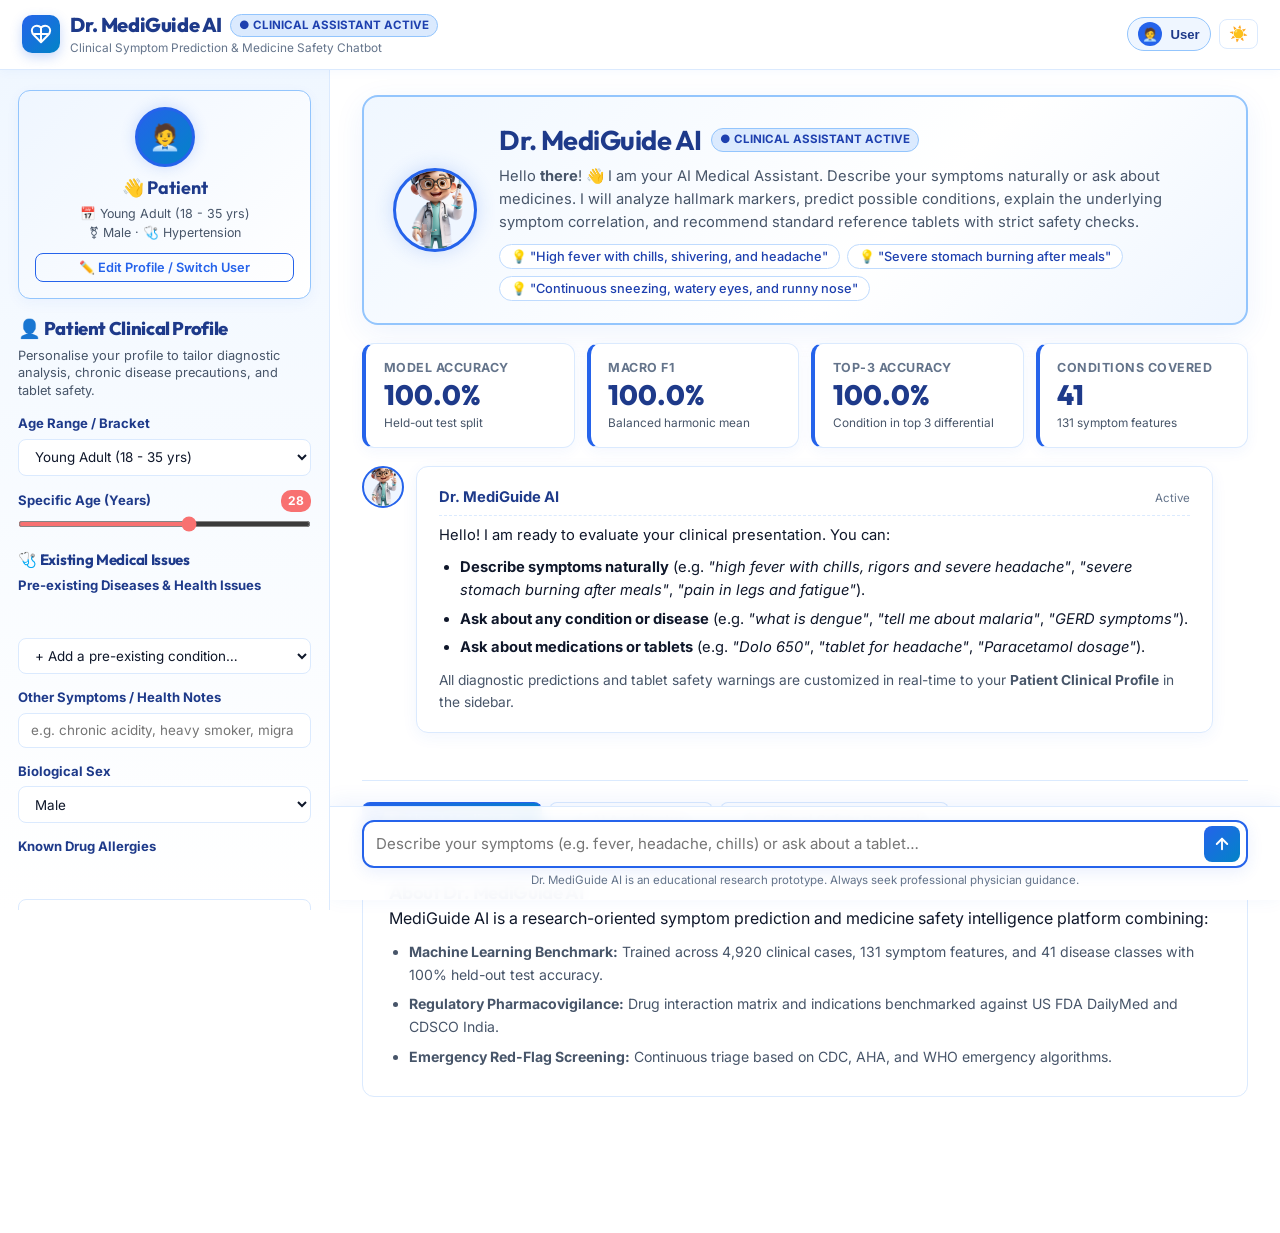
==== commit 4e93e566: "fix: integrate client-side clinical fallback engine so analysis always completes, streamline onboard" ====
--- a/index.html
+++ b/index.html
@@ -39,51 +39,17 @@
             <input type="file" id="onboard-photo-input" class="file-input" accept="image/*">
             <label for="onboard-photo-input" class="btn btn-outline btn-sm">📷 Choose Photo</label>
           </div>
-          <span class="form-caption">Personalizes your chat avatar and consultation experience.</span>
-        </div>
-
-        <hr class="form-divider">
-        <h4 class="form-subheading">🩺 Quick Health Details <span class="text-muted">(optional)</span></h4>
-
-        <div class="form-row-2">
-          <div class="form-group">
-            <label class="form-label" for="onboard-age-range">Age Bracket</label>
-            <select id="onboard-age-range" class="form-select">
-              <option value="Infant / Child (0 - 12 yrs)">Infant / Child (0 - 12 yrs)</option>
-              <option value="Adolescent (13 - 17 yrs)">Adolescent (13 - 17 yrs)</option>
-              <option value="Young Adult (18 - 35 yrs)" selected>Young Adult (18 - 35 yrs)</option>
-              <option value="Adult (36 - 64 yrs)">Adult (36 - 64 yrs)</option>
-              <option value="Senior / Geriatric (65+ yrs)">Senior / Geriatric (65+ yrs)</option>
-            </select>
-          </div>
-
-          <div class="form-group">
-            <label class="form-label" for="onboard-sex">Biological Sex</label>
-            <select id="onboard-sex" class="form-select">
-              <option value="Unspecified">Unspecified</option>
-              <option value="Male" selected>Male</option>
-              <option value="Female">Female</option>
-            </select>
-          </div>
+          <span class="form-caption">Personalizes your consultation and avatar.</span>
         </div>
 
         <div class="form-group">
-          <label class="form-label">Pre-existing Chronic Diseases?</label>
-          <div class="chip-select-grid" id="onboard-conditions-grid">
-            <label class="chip-checkbox"><input type="checkbox" value="Type 2 Diabetes"><span>Type 2 Diabetes</span></label>
-            <label class="chip-checkbox"><input type="checkbox" value="Hypertension (High Blood Pressure)" checked><span>Hypertension</span></label>
-            <label class="chip-checkbox"><input type="checkbox" value="Chronic Kidney Disease (CKD)"><span>Kidney Disease</span></label>
-            <label class="chip-checkbox"><input type="checkbox" value="Liver Cirrhosis / Hepatic Disease"><span>Liver Disease</span></label>
-            <label class="chip-checkbox"><input type="checkbox" value="Bronchial Asthma / COPD"><span>Asthma / COPD</span></label>
-            <label class="chip-checkbox"><input type="checkbox" value="Peptic Ulcer Disease / Acid Reflux (GERD)"><span>Ulcer / GERD</span></label>
-            <label class="chip-checkbox"><input type="checkbox" value="Coronary Artery Disease (CAD) / Heart Disease"><span>Heart Disease</span></label>
-            <label class="chip-checkbox"><input type="checkbox" value="Thyroid Disorder"><span>Thyroid</span></label>
-          </div>
-        </div>
-
-        <div class="form-actions" style="margin-top:1.2rem;">
+          <label class="form-label" for="onboard-age-input">Age (Years) <span class="required-asterisk">*</span></label>
+          <input type="number" id="onboard-age-input" class="form-input" min="1" max="115" value="28" placeholder="e.g. 28" required>
+        </div>
+
+        <div class="form-actions" style="margin-top:1.4rem;">
           <button type="submit" class="btn btn-primary btn-large btn-block" id="btn-start-consultation">
-            🚀 Start Clinical Consultation
+            🚀 Enter Consultation
           </button>
         </div>
       </form>
--- a/style.css
+++ b/style.css
@@ -1111,14 +1111,27 @@
 }
 
 .chat-message.user .chat-bubble {
-  background: linear-gradient(135deg, #eff6ff 0%, #ffffff 100%);
-  border-color: #93c5fd;
+  background: linear-gradient(135deg, #2563eb 0%, #1d4ed8 100%);
+  border: 1.5px solid #1e40af;
+  color: #ffffff;
   max-width: 80%;
-}
-
-body.theme-dark .chat-message.user .chat-bubble {
-  background: linear-gradient(135deg, #111a2e 0%, #152238 100%);
-  border-color: #2563eb;
+  box-shadow: 0 4px 16px rgba(37, 99, 235, 0.2);
+}
+
+.chat-message.user .chat-bubble p {
+  color: #ffffff !important;
+}
+
+.chat-message.user .chat-sender-name {
+  color: #ffffff !important;
+}
+
+.chat-message.user .chat-time-tag {
+  color: #dbeafe !important;
+}
+
+.chat-message.user .chat-bubble-header {
+  border-bottom: 1px dashed rgba(255, 255, 255, 0.3) !important;
 }
 
 .chat-bubble-header {
